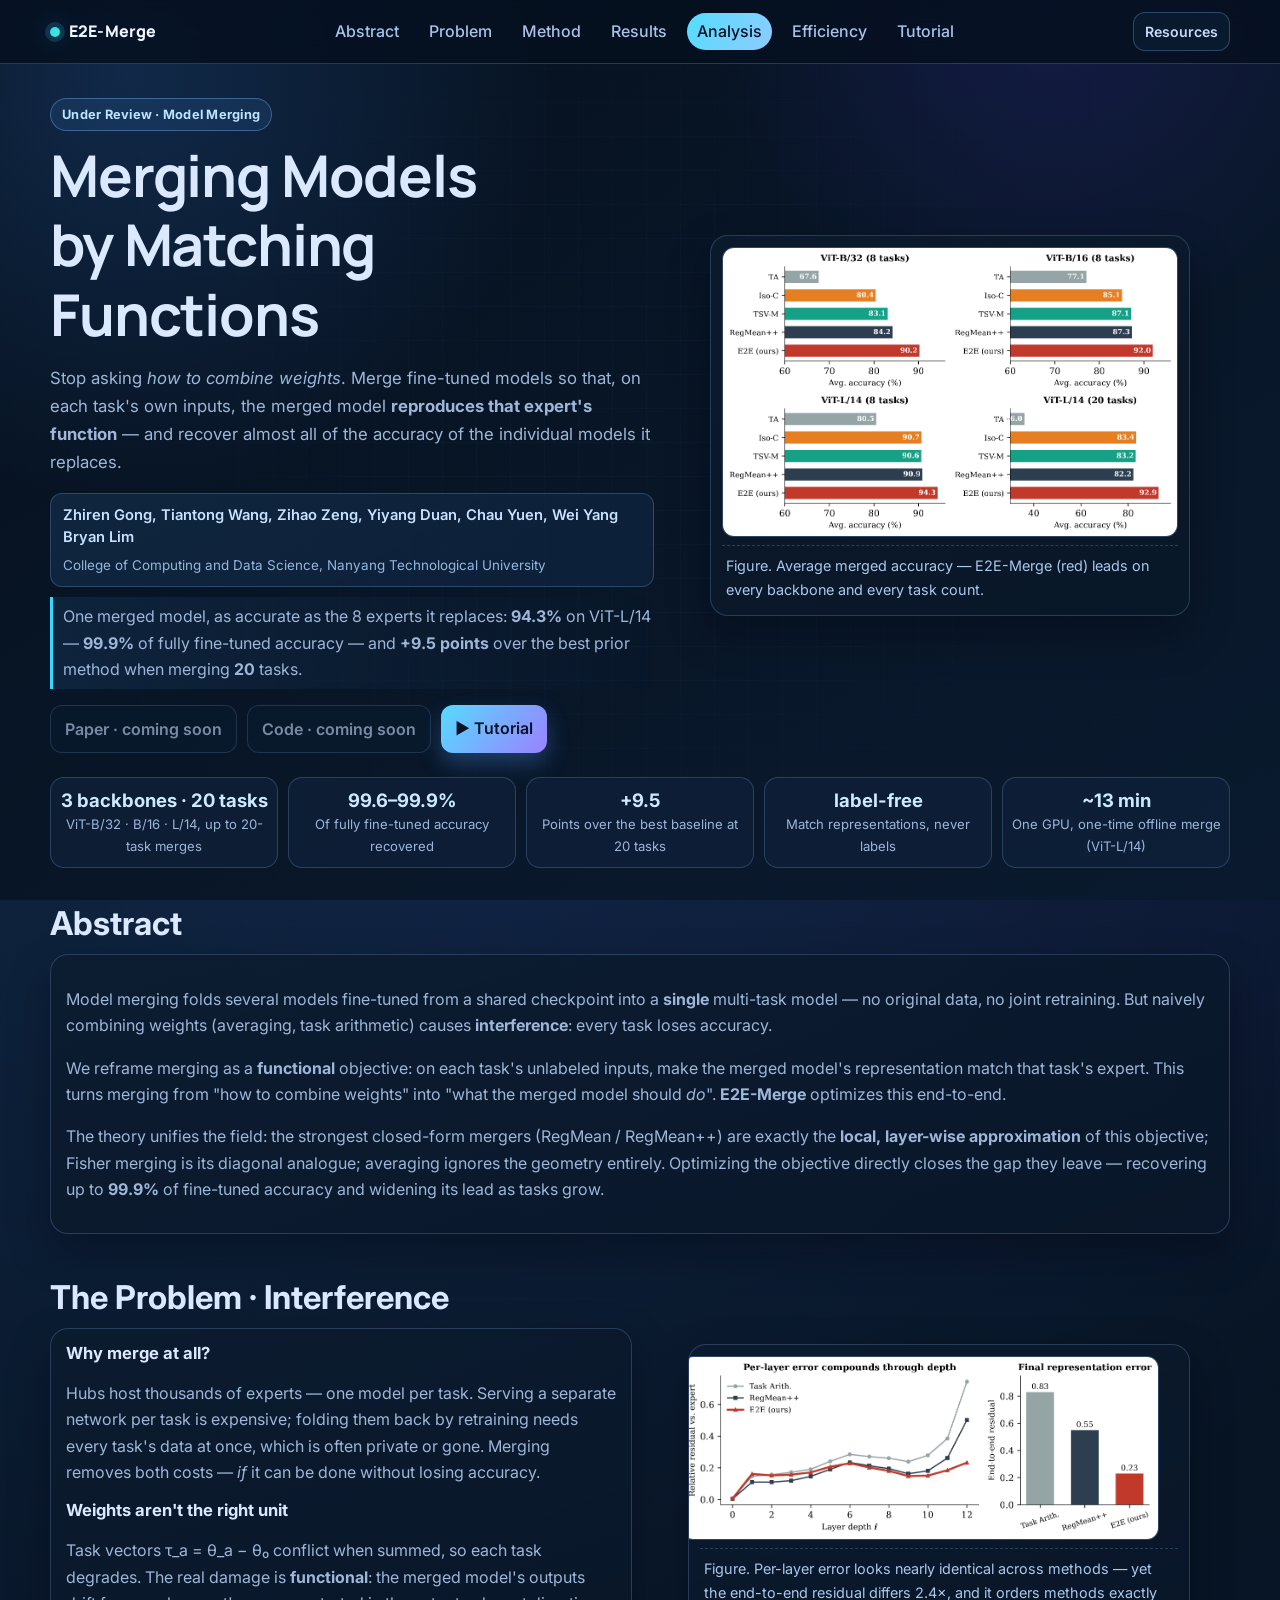
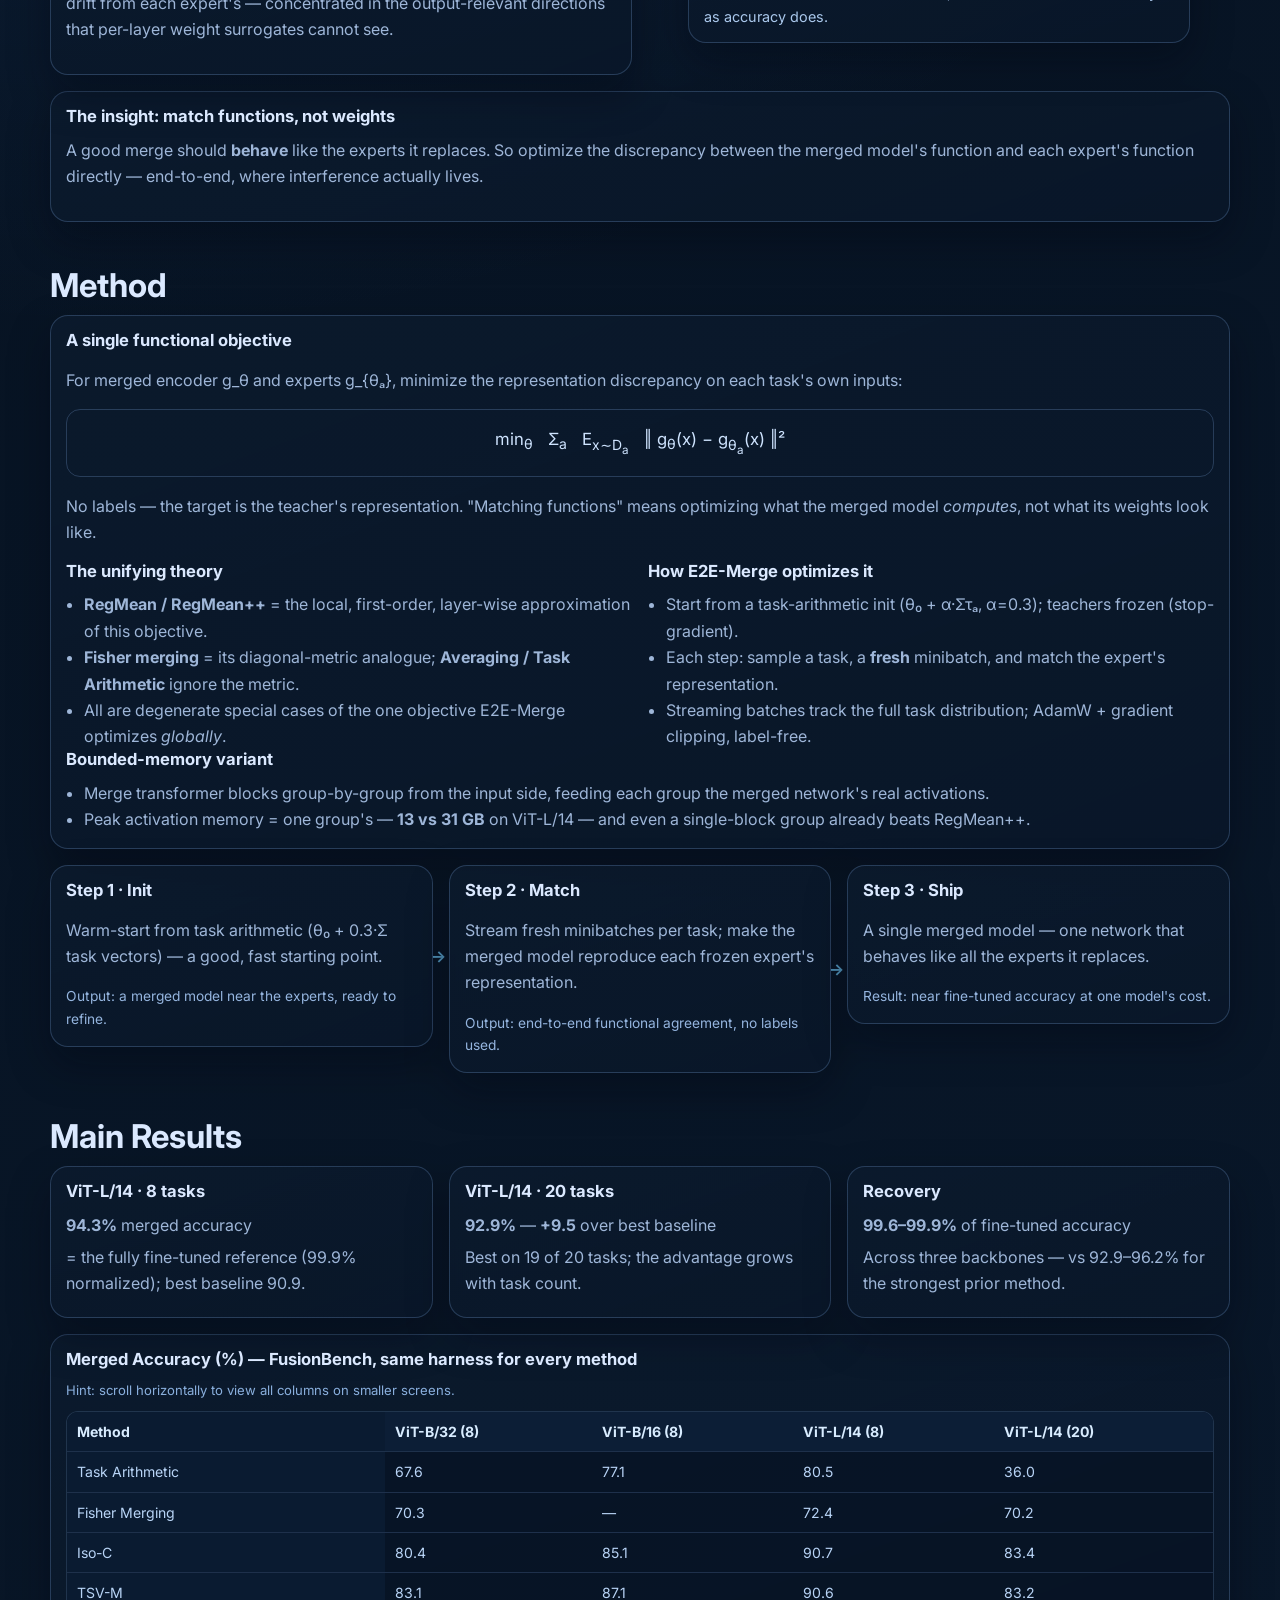
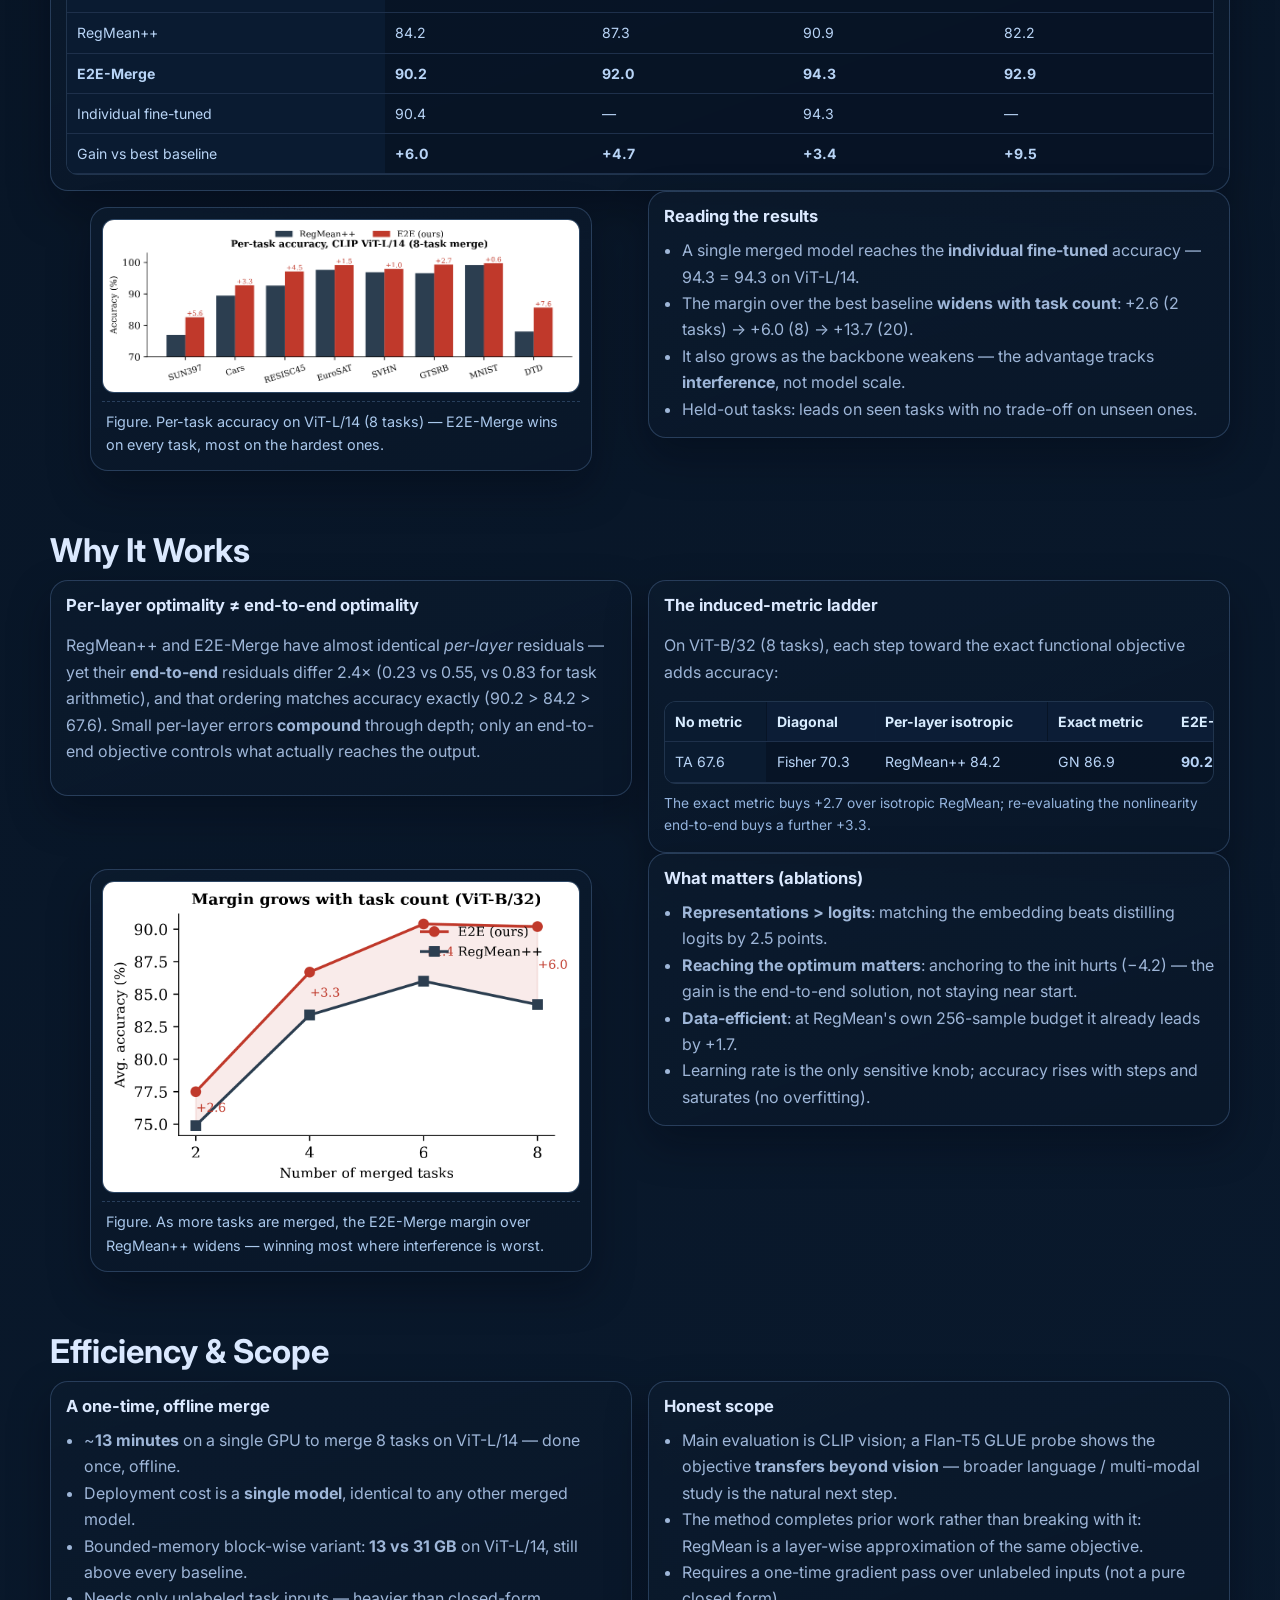
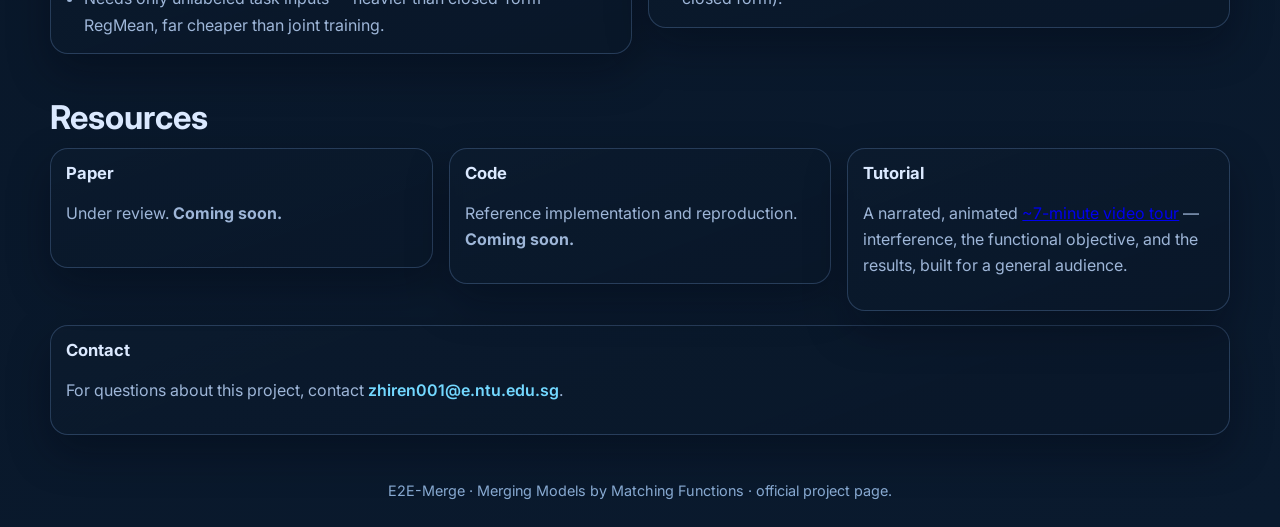
==== index.html @ 4d7aeb11 "E2E-Merge project page + narrated tutorial video Polished project website (shared dark theme): inter" ====
<!doctype html>
<html lang="en">
<head>
  <meta charset="utf-8">
  <meta name="viewport" content="width=device-width, initial-scale=1">
  <title>E2E-Merge | Project Website</title>
  <meta name="description" content="Merging Models by Matching Functions (E2E-Merge): merge fine-tuned models so the merged model reproduces each expert's function — recovering near fine-tuned accuracy.">
  <link rel="preconnect" href="https://fonts.googleapis.com">
  <link rel="preconnect" href="https://fonts.gstatic.com" crossorigin>
  <link href="https://fonts.googleapis.com/css2?family=Inter:wght@400;500;600;700;800&family=Manrope:wght@500;700;800&display=swap" rel="stylesheet">
  <link rel="stylesheet" href="./styles.css">
</head>
<body>
  <div class="bg-grid" aria-hidden="true"></div>
  <header class="topbar">
    <div class="container nav">
      <a class="brand" href="#top">
        <span class="brand-dot"></span>
        <span>E2E-Merge</span>
      </a>
      <nav>
        <a href="#abstract">Abstract</a>
        <a href="#problem">Problem</a>
        <a href="#method">Method</a>
        <a href="#results">Results</a>
        <a href="#analysis">Analysis</a>
        <a href="#efficiency">Efficiency</a>
        <a href="tutorial.html">Tutorial</a>
      </nav>
      <a class="btn btn-soft btn-sm" href="#resources">Resources</a>
    </div>
  </header>

  <main id="top">
    <section class="hero container">
      <div class="hero-copy">
        <p class="pill">Under Review · Model Merging</p>
        <h1>Merging Models<br>by Matching Functions</h1>
        <p class="subtitle">
          Stop asking <em>how to combine weights</em>. Merge fine-tuned models so that, on each task's own inputs,
          the merged model <strong>reproduces that expert's function</strong> — and recover almost all of the
          accuracy of the individual models it replaces.
        </p>
        <div class="author-hero">
          <p class="author-hero-names">
            Zhiren Gong, Tiantong Wang, Zihao Zeng, Yiyang Duan, Chau Yuen, Wei Yang Bryan Lim
          </p>
          <p class="author-hero-affils">
            <span>College of Computing and Data Science, Nanyang Technological University</span>
          </p>
        </div>
        <p class="hero-highlight">
          One merged model, as accurate as the 8 experts it replaces: <strong>94.3%</strong> on ViT-L/14 —
          <strong>99.9%</strong> of fully fine-tuned accuracy — and <strong>+9.5 points</strong> over the best prior
          method when merging <strong>20</strong> tasks.
        </p>
        <div class="cta">
          <span class="btn btn-soft" style="opacity:.6;cursor:default">Paper · coming soon</span>
          <span class="btn btn-soft" style="opacity:.6;cursor:default">Code · coming soon</span>
          <a class="btn" href="tutorial.html">▶ Tutorial</a>
        </div>
      </div>
      <figure class="card figure-card hero-figure">
        <img class="hero-radar-img" src="./assets/fig_main.png" alt="Average merged accuracy across backbones and task counts" data-full="./assets/fig_main.png" loading="eager">
        <figcaption>Figure. Average merged accuracy — E2E-Merge (red) leads on every backbone and every task count.</figcaption>
      </figure>
    </section>

    <section class="container metrics">
      <article><h3>3 backbones · 20 tasks</h3><p>ViT-B/32 · B/16 · L/14, up to 20-task merges</p></article>
      <article><h3>99.6–99.9%</h3><p>Of fully fine-tuned accuracy recovered</p></article>
      <article><h3>+9.5</h3><p>Points over the best baseline at 20 tasks</p></article>
      <article><h3>label-free</h3><p>Match representations, never labels</p></article>
      <article><h3>~13 min</h3><p>One GPU, one-time offline merge (ViT-L/14)</p></article>
    </section>

    <section id="abstract" class="container section">
      <h2>Abstract</h2>
      <article class="card">
        <p>
          Model merging folds several models fine-tuned from a shared checkpoint into a <strong>single</strong>
          multi-task model — no original data, no joint retraining. But naively combining weights (averaging,
          task arithmetic) causes <strong>interference</strong>: every task loses accuracy.
        </p>
        <p>
          We reframe merging as a <strong>functional</strong> objective: on each task's unlabeled inputs, make the
          merged model's representation match that task's expert. This turns merging from "how to combine weights"
          into "what the merged model should <em>do</em>". <strong>E2E-Merge</strong> optimizes this end-to-end.
        </p>
        <p>
          The theory unifies the field: the strongest closed-form mergers (RegMean / RegMean++) are exactly the
          <strong>local, layer-wise approximation</strong> of this objective; Fisher merging is its diagonal analogue;
          averaging ignores the geometry entirely. Optimizing the objective directly closes the gap they leave —
          recovering up to <strong>99.9%</strong> of fine-tuned accuracy and widening its lead as tasks grow.
        </p>
      </article>
    </section>

    <section id="problem" class="container section">
      <h2>The Problem · Interference</h2>
      <div class="grid2">
        <article class="card">
          <h3>Why merge at all?</h3>
          <p>
            Hubs host thousands of experts — one model per task. Serving a separate network per task is expensive;
            folding them back by retraining needs every task's data at once, which is often private or gone. Merging
            removes both costs — <em>if</em> it can be done without losing accuracy.
          </p>
          <h3>Weights aren't the right unit</h3>
          <p>
            Task vectors <span class="mono">τ_a = θ_a − θ₀</span> conflict when summed, so each task degrades. The real
            damage is <strong>functional</strong>: the merged model's outputs drift from each expert's — concentrated
            in the output-relevant directions that per-layer weight surrogates cannot see.
          </p>
        </article>
        <figure class="card figure-card">
          <img class="pipeline-hero-img" src="./assets/fig_compound.png" alt="Per-layer error compounds; end-to-end residual differs" data-full="./assets/fig_compound.png" loading="lazy">
          <figcaption>Figure. Per-layer error looks nearly identical across methods — yet the end-to-end residual differs 2.4×, and it orders methods exactly as accuracy does.</figcaption>
        </figure>
      </div>
      <article class="card dual-insight">
        <h3>The insight: match functions, not weights</h3>
        <p>
          A good merge should <strong>behave</strong> like the experts it replaces. So optimize the discrepancy between
          the merged model's function and each expert's function directly — end-to-end, where interference actually lives.
        </p>
      </article>
    </section>

    <section id="method" class="container section">
      <h2>Method</h2>
      <article class="card">
        <h3>A single functional objective</h3>
        <p>
          For merged encoder <span class="mono">g_θ</span> and experts <span class="mono">g_{θₐ}</span>, minimize the
          representation discrepancy on each task's own inputs:
        </p>
        <div class="glass mono" style="padding:16px 24px;font-size:1.05rem;color:#cfe4ff;margin:6px 0 8px;text-align:center;border-radius:14px;border:1px solid var(--line);">
          min<sub>θ</sub> &nbsp; Σ<sub>a</sub> &nbsp; E<sub>x∼D<sub>a</sub></sub> &nbsp; ‖ g<sub>θ</sub>(x) − g<sub>θ<sub>a</sub></sub>(x) ‖²
        </div>
        <p>
          No labels — the target is the teacher's representation. "Matching functions" means optimizing what the merged
          model <em>computes</em>, not what its weights look like.
        </p>
        <div class="grid2">
          <div>
            <h3>The unifying theory</h3>
            <ul>
              <li><strong>RegMean / RegMean++</strong> = the local, first-order, layer-wise approximation of this objective.</li>
              <li><strong>Fisher merging</strong> = its diagonal-metric analogue; <strong>Averaging / Task Arithmetic</strong> ignore the metric.</li>
              <li>All are degenerate special cases of the one objective E2E-Merge optimizes <em>globally</em>.</li>
            </ul>
          </div>
          <div>
            <h3>How E2E-Merge optimizes it</h3>
            <ul>
              <li>Start from a task-arithmetic init (<span class="mono">θ₀ + α·Στₐ</span>, α=0.3); teachers frozen (stop-gradient).</li>
              <li>Each step: sample a task, a <strong>fresh</strong> minibatch, and match the expert's representation.</li>
              <li>Streaming batches track the full task distribution; AdamW + gradient clipping, label-free.</li>
            </ul>
          </div>
        </div>
        <h3>Bounded-memory variant</h3>
        <ul>
          <li>Merge transformer blocks group-by-group from the input side, feeding each group the merged network's real activations.</li>
          <li>Peak activation memory = one group's — <strong>13 vs 31 GB</strong> on ViT-L/14 — and even a single-block group already beats RegMean++.</li>
        </ul>
      </article>

      <div class="grid3 method-flow">
        <article class="card">
          <h3>Step 1 · Init</h3>
          <p>Warm-start from task arithmetic (θ₀ + 0.3·Σ task vectors) — a good, fast starting point.</p>
          <p class="note">Output: a merged model near the experts, ready to refine.</p>
        </article>
        <article class="card">
          <h3>Step 2 · Match</h3>
          <p>Stream fresh minibatches per task; make the merged model reproduce each frozen expert's representation.</p>
          <p class="note">Output: end-to-end functional agreement, no labels used.</p>
        </article>
        <article class="card">
          <h3>Step 3 · Ship</h3>
          <p>A single merged model — one network that behaves like all the experts it replaces.</p>
          <p class="note">Result: near fine-tuned accuracy at one model's cost.</p>
        </article>
      </div>
    </section>

    <section id="results" class="container section">
      <h2>Main Results</h2>
      <div class="grid3">
        <article class="card stat-card">
          <h3>ViT-L/14 · 8 tasks</h3>
          <p><strong>94.3%</strong> merged accuracy</p>
          <p>= the fully fine-tuned reference (99.9% normalized); best baseline 90.9.</p>
        </article>
        <article class="card stat-card">
          <h3>ViT-L/14 · 20 tasks</h3>
          <p><strong>92.9%</strong> — <strong>+9.5</strong> over best baseline</p>
          <p>Best on 19 of 20 tasks; the advantage grows with task count.</p>
        </article>
        <article class="card stat-card">
          <h3>Recovery</h3>
          <p><strong>99.6–99.9%</strong> of fine-tuned accuracy</p>
          <p>Across three backbones — vs 92.9–96.2% for the strongest prior method.</p>
        </article>
      </div>

      <article class="card full-width-table-card">
        <h3>Merged Accuracy (%) — FusionBench, same harness for every method</h3>
        <p class="scroll-hint">Hint: scroll horizontally to view all columns on smaller screens.</p>
        <div class="table-scroll">
          <table class="wide-table compact">
            <thead>
              <tr><th>Method</th><th>ViT-B/32 (8)</th><th>ViT-B/16 (8)</th><th>ViT-L/14 (8)</th><th>ViT-L/14 (20)</th></tr>
            </thead>
            <tbody>
              <tr><td>Task Arithmetic</td><td>67.6</td><td>77.1</td><td>80.5</td><td>36.0</td></tr>
              <tr><td>Fisher Merging</td><td>70.3</td><td>—</td><td>72.4</td><td>70.2</td></tr>
              <tr><td>Iso-C</td><td>80.4</td><td>85.1</td><td>90.7</td><td>83.4</td></tr>
              <tr><td>TSV-M</td><td>83.1</td><td>87.1</td><td>90.6</td><td>83.2</td></tr>
              <tr><td>RegMean++</td><td>84.2</td><td>87.3</td><td>90.9</td><td>82.2</td></tr>
              <tr><td><strong>E2E-Merge</strong></td><td><strong>90.2</strong></td><td><strong>92.0</strong></td><td><strong>94.3</strong></td><td><strong>92.9</strong></td></tr>
              <tr><td>Individual fine-tuned</td><td>90.4</td><td>—</td><td>94.3</td><td>—</td></tr>
              <tr><td>Gain vs best baseline</td><td><strong>+6.0</strong></td><td><strong>+4.7</strong></td><td><strong>+3.4</strong></td><td><strong>+9.5</strong></td></tr>
            </tbody>
          </table>
        </div>
      </article>

      <div class="grid2">
        <figure class="card figure-card">
          <img src="./assets/fig_pertask.png" alt="Per-task accuracy: E2E-Merge vs RegMean++ on ViT-L/14" data-full="./assets/fig_pertask.png" loading="lazy">
          <figcaption>Figure. Per-task accuracy on ViT-L/14 (8 tasks) — E2E-Merge wins on every task, most on the hardest ones.</figcaption>
        </figure>
        <article class="card">
          <h3>Reading the results</h3>
          <ul>
            <li>A single merged model reaches the <strong>individual fine-tuned</strong> accuracy — 94.3 = 94.3 on ViT-L/14.</li>
            <li>The margin over the best baseline <strong>widens with task count</strong>: +2.6 (2 tasks) → +6.0 (8) → +13.7 (20).</li>
            <li>It also grows as the backbone weakens — the advantage tracks <strong>interference</strong>, not model scale.</li>
            <li>Held-out tasks: leads on seen tasks with no trade-off on unseen ones.</li>
          </ul>
        </article>
      </div>
    </section>

    <section id="analysis" class="container section">
      <h2>Why It Works</h2>
      <div class="grid2">
        <article class="card">
          <h3>Per-layer optimality ≠ end-to-end optimality</h3>
          <p>
            RegMean++ and E2E-Merge have almost identical <em>per-layer</em> residuals — yet their <strong>end-to-end</strong>
            residuals differ 2.4× (<span class="mono">0.23 vs 0.55</span>, vs 0.83 for task arithmetic), and that ordering
            matches accuracy exactly (90.2 &gt; 84.2 &gt; 67.6). Small per-layer errors <strong>compound</strong> through depth;
            only an end-to-end objective controls what actually reaches the output.
          </p>
        </article>
        <article class="card">
          <h3>The induced-metric ladder</h3>
          <p>On ViT-B/32 (8 tasks), each step toward the exact functional objective adds accuracy:</p>
          <div class="table-scroll">
            <table class="wide-table compact">
              <thead><tr><th>No metric</th><th>Diagonal</th><th>Per-layer isotropic</th><th>Exact metric</th><th>E2E-Merge</th></tr></thead>
              <tbody>
                <tr><td>TA 67.6</td><td>Fisher 70.3</td><td>RegMean++ 84.2</td><td>GN 86.9</td><td><strong>90.2</strong></td></tr>
              </tbody>
            </table>
          </div>
          <p class="note">The exact metric buys +2.7 over isotropic RegMean; re-evaluating the nonlinearity end-to-end buys a further +3.3.</p>
        </article>
      </div>
      <div class="grid2">
        <figure class="card figure-card">
          <img src="./assets/fig_scaling.png" alt="Accuracy vs number of merged tasks" data-full="./assets/fig_scaling.png" loading="lazy">
          <figcaption>Figure. As more tasks are merged, the E2E-Merge margin over RegMean++ widens — winning most where interference is worst.</figcaption>
        </figure>
        <article class="card">
          <h3>What matters (ablations)</h3>
          <ul>
            <li><strong>Representations &gt; logits</strong>: matching the embedding beats distilling logits by 2.5 points.</li>
            <li><strong>Reaching the optimum matters</strong>: anchoring to the init hurts (−4.2) — the gain is the end-to-end solution, not staying near start.</li>
            <li><strong>Data-efficient</strong>: at RegMean's own 256-sample budget it already leads by +1.7.</li>
            <li>Learning rate is the only sensitive knob; accuracy rises with steps and saturates (no overfitting).</li>
          </ul>
        </article>
      </div>
    </section>

    <section id="efficiency" class="container section">
      <h2>Efficiency & Scope</h2>
      <div class="grid2">
        <article class="card">
          <h3>A one-time, offline merge</h3>
          <ul>
            <li>~<strong>13 minutes</strong> on a single GPU to merge 8 tasks on ViT-L/14 — done once, offline.</li>
            <li>Deployment cost is a <strong>single model</strong>, identical to any other merged model.</li>
            <li>Bounded-memory block-wise variant: <strong>13 vs 31 GB</strong> on ViT-L/14, still above every baseline.</li>
            <li>Needs only unlabeled task inputs — heavier than closed-form RegMean, far cheaper than joint training.</li>
          </ul>
        </article>
        <article class="card">
          <h3>Honest scope</h3>
          <ul>
            <li>Main evaluation is CLIP vision; a Flan-T5 GLUE probe shows the objective <strong>transfers beyond vision</strong> — broader language / multi-modal study is the natural next step.</li>
            <li>The method completes prior work rather than breaking with it: RegMean is a layer-wise approximation of the same objective.</li>
            <li>Requires a one-time gradient pass over unlabeled inputs (not a pure closed form).</li>
          </ul>
        </article>
      </div>
    </section>

    <section id="resources" class="container section">
      <h2>Resources</h2>
      <div class="grid3">
        <article class="card resource-card">
          <h3>Paper</h3>
          <p>Under review. <strong>Coming soon.</strong></p>
        </article>
        <article class="card resource-card">
          <h3>Code</h3>
          <p>Reference implementation and reproduction. <strong>Coming soon.</strong></p>
        </article>
        <article class="card resource-card">
          <h3>Tutorial</h3>
          <p>
            A narrated, animated <a href="tutorial.html">~7-minute video tour</a> — interference, the functional
            objective, and the results, built for a general audience.
          </p>
        </article>
      </div>

      <article class="card contact-card">
        <h3>Contact</h3>
        <p>
          For questions about this project, contact
          <a class="contact-link" href="mailto:zhiren001@e.ntu.edu.sg">zhiren001@e.ntu.edu.sg</a>.
        </p>
      </article>
    </section>
  </main>

  <footer class="footer">
    <div class="container">
      <p>E2E-Merge · Merging Models by Matching Functions · official project page.</p>
    </div>
  </footer>

  <div id="lightbox" class="lightbox" aria-hidden="true">
    <button id="lightboxClose" class="lightbox-close" type="button" aria-label="Close image view">×</button>
    <img id="lightboxImg" src="" alt="Expanded figure preview">
  </div>

  <script src="./script.js"></script>
</body>
</html>
---- styles.css ----
:root {
  --bg: #06111f;
  --bg2: #0a1a2e;
  --panel: rgba(12, 27, 46, 0.78);
  --panel-2: rgba(9, 23, 41, 0.88);
  --ink: #dbe9ff;
  --ink-soft: #9eb6d8;
  --line: rgba(123, 167, 224, 0.26);
  --cyan: #37d7ff;
  --blue: #6ca3ff;
  --violet: #9b7cff;
  --mint: #37efc7;
  --shadow: 0 18px 40px rgba(0, 7, 16, 0.35);
  --radius: 18px;
}

*,
*::before,
*::after {
  box-sizing: border-box;
}

html,
body {
  margin: 0;
  padding: 0;
  font-family: Inter, system-ui, -apple-system, Segoe UI, sans-serif;
  color: var(--ink);
  background:
    radial-gradient(circle at 10% 8%, rgba(65, 146, 255, 0.18), transparent 30%),
    radial-gradient(circle at 82% 0%, rgba(91, 68, 255, 0.15), transparent 25%),
    linear-gradient(145deg, var(--bg), var(--bg2));
}

html {
  scroll-behavior: smooth;
}

body {
  line-height: 1.65;
  background-attachment: fixed;
}

.bg-grid {
  position: fixed;
  inset: 0;
  pointer-events: none;
  z-index: 0;
  opacity: 0.16;
  background-image:
    linear-gradient(rgba(140, 191, 255, 0.18) 1px, transparent 1px),
    linear-gradient(90deg, rgba(140, 191, 255, 0.16) 1px, transparent 1px);
  background-size: 34px 34px;
  mask-image: radial-gradient(circle at center, black 20%, transparent 85%);
}

.container {
  width: min(1180px, calc(100% - 44px));
  margin: 0 auto;
  position: relative;
  z-index: 1;
}

.topbar {
  position: sticky;
  top: 0;
  z-index: 30;
  border-bottom: 1px solid rgba(88, 142, 209, 0.35);
  background: rgba(5, 16, 31, 0.84);
  backdrop-filter: blur(12px);
}

.nav {
  display: flex;
  align-items: center;
  justify-content: space-between;
  gap: 14px;
  padding: 12px 0;
}

.brand {
  text-decoration: none;
  color: #eef5ff;
  font-family: Manrope, Inter, sans-serif;
  font-weight: 800;
  display: inline-flex;
  align-items: center;
  gap: 9px;
  letter-spacing: 0.01em;
}

.brand-dot {
  width: 10px;
  height: 10px;
  border-radius: 50%;
  background: linear-gradient(120deg, var(--cyan), var(--mint));
  box-shadow: 0 0 0 5px rgba(55, 215, 255, 0.16), 0 0 28px rgba(55, 215, 255, 0.45);
}

.nav nav {
  display: flex;
  gap: 10px;
  flex-wrap: wrap;
}

.nav nav a {
  color: #a9c2e8;
  text-decoration: none;
  font-weight: 500;
  border-radius: 999px;
  padding: 5px 10px;
  transition: color 0.2s ease, background 0.2s ease;
}

.nav nav a:hover {
  color: #e7f3ff;
  background: rgba(90, 147, 214, 0.2);
}

.nav nav a.active {
  color: #091222;
  background: linear-gradient(120deg, #53ddff, #8fcbff);
}

.btn {
  border: 0;
  border-radius: 12px;
  padding: 10px 14px;
  font-weight: 600;
  text-decoration: none;
  cursor: pointer;
  color: #0a1426;
  background: linear-gradient(125deg, #57dbff, #78adff 50%, #9a82ff);
  box-shadow: 0 10px 22px rgba(79, 155, 255, 0.3);
}

.btn-soft {
  background: rgba(10, 28, 49, 0.9);
  color: #c5daf8;
  border: 1px solid rgba(127, 171, 225, 0.32);
  box-shadow: none;
}

.btn-sm {
  padding: 7px 11px;
  font-size: 0.88rem;
}

h1,
h2,
h3 {
  margin: 0 0 10px;
  line-height: 1.2;
}

h1 {
  font-family: Manrope, Inter, sans-serif;
  font-size: clamp(2.1rem, 5vw, 3.6rem);
  letter-spacing: -0.02em;
}

h2 {
  font-size: clamp(1.45rem, 2.6vw, 2.05rem);
}

h3 {
  font-size: 1.04rem;
}

p,
li {
  color: var(--ink-soft);
}

.hero {
  display: grid;
  grid-template-columns: 1.08fr 1fr;
  gap: 16px;
  align-items: center;
  padding: 34px 0 16px;
}

.pill {
  display: inline-flex;
  margin: 0 0 10px;
  border-radius: 999px;
  border: 1px solid rgba(115, 173, 236, 0.42);
  background: rgba(56, 125, 198, 0.16);
  color: #bfe3ff;
  font-size: 0.8rem;
  font-weight: 700;
  letter-spacing: 0.02em;
  padding: 5px 11px;
}

.subtitle {
  font-size: 1.05rem;
  max-width: 740px;
}

.author-hero {
  margin-top: 12px;
  border: 1px solid rgba(126, 170, 230, 0.28);
  border-radius: 12px;
  background: linear-gradient(150deg, rgba(20, 44, 73, 0.72), rgba(14, 34, 60, 0.8));
  padding: 10px 12px;
}

.author-hero-names {
  margin: 0;
  color: #c8e2ff;
  font-size: 0.92rem;
  font-weight: 600;
  line-height: 1.5;
}

.author-hero-affils {
  margin: 6px 0 0;
  color: #95b6df;
  font-size: 0.84rem;
}

.author-hero-affils span {
  display: block;
}

.hero-highlight {
  margin-top: 10px;
  border-left: 3px solid var(--cyan);
  padding: 6px 0 6px 10px;
  background: linear-gradient(90deg, rgba(28, 64, 106, 0.35), transparent);
  border-radius: 0 8px 8px 0;
}

.cta {
  margin-top: 14px;
  display: flex;
  flex-wrap: wrap;
  gap: 10px;
}

.card {
  background: linear-gradient(160deg, var(--panel), var(--panel-2));
  border: 1px solid var(--line);
  border-radius: var(--radius);
  box-shadow: var(--shadow);
  padding: 15px;
  transition: transform 0.24s ease, border-color 0.24s ease, box-shadow 0.24s ease;
}

.card:hover {
  transform: translateY(-2px);
  border-color: rgba(117, 194, 255, 0.44);
  box-shadow: 0 20px 44px rgba(0, 6, 16, 0.4);
}

.hero-figure {
  padding: 10px;
}

.metrics {
  display: grid;
  grid-template-columns: repeat(5, minmax(0, 1fr));
  gap: 10px;
  margin-top: 8px;
}

.metrics article {
  border-radius: 14px;
  border: 1px solid rgba(128, 176, 236, 0.25);
  background: rgba(14, 32, 57, 0.8);
  padding: 10px 8px;
  text-align: center;
}

.metrics h3 {
  margin-bottom: 2px;
  color: #cce9ff;
  font-size: clamp(0.98rem, 1.45vw, 1.26rem);
  line-height: 1.3;
}

.metrics p {
  margin: 0;
  font-size: 0.82rem;
}

.section {
  padding: 36px 0 8px;
  scroll-margin-top: 92px;
}

.grid2,
.grid3 {
  display: grid;
  gap: 16px;
  align-items: start;
}

.grid2 {
  grid-template-columns: repeat(2, minmax(0, 1fr));
}

.grid3 {
  grid-template-columns: repeat(3, minmax(0, 1fr));
}

.figure-card {
  padding: 11px;
  overflow: hidden;
}

.figure-card img {
  width: 100%;
  max-width: 100%;
  height: auto;
  max-height: 620px;
  object-fit: contain;
  display: block;
  border-radius: 12px;
  border: 1px solid rgba(118, 171, 231, 0.35);
  background: rgba(4, 14, 27, 0.75);
  cursor: zoom-in;
}

.hero-figure img {
  max-height: 760px;
}

.hero-radar-img {
  max-width: 92%;
  margin: 0 auto;
}

.pipeline-hero-img {
  max-width: 108%;
  margin-left: -4%;
}

.dual-insight {
  margin-top: 16px;
}

.dual-insight p {
  margin-top: 0;
}

.figure-card figcaption {
  margin-top: 8px;
  border-top: 1px dashed rgba(120, 165, 218, 0.28);
  padding: 8px 4px 2px;
  color: #aac8ec;
  font-size: 0.9rem;
}

.method-flow {
  margin-top: 16px;
}

.method-flow .card {
  position: relative;
}

.method-flow .card:not(:last-child)::after {
  content: "→";
  position: absolute;
  right: -14px;
  top: 50%;
  transform: translateY(-50%);
  color: #74cfff;
  font-weight: 700;
  opacity: 0.65;
}

.method-interactive p {
  margin-top: 0;
}

.method-controls {
  display: flex;
  flex-wrap: wrap;
  gap: 8px;
  margin: 8px 0 10px;
}

.method-panel {
  display: none;
  margin-top: 8px;
}

.method-panel.show {
  display: block;
  animation: fadeInUp 0.22s ease;
}

ul {
  margin: 8px 0 0;
  padding-left: 18px;
}

.stat-card p {
  margin: 5px 0;
}

.note {
  margin: 8px 0 0;
  font-size: 0.86rem;
  color: #95b5df;
}

.full-width-table-card {
  margin-top: 16px;
}

.table-scroll {
  margin-top: 10px;
  overflow-x: auto;
  border: 1px solid rgba(123, 167, 224, 0.22);
  border-radius: 12px;
  background: rgba(7, 20, 36, 0.72);
}

.scroll-hint {
  margin: 0 0 8px;
  font-size: 0.82rem;
  color: #8ab0de;
}

.wide-table {
  width: 100%;
  min-width: 760px;
  border-collapse: collapse;
}

.wide-table th,
.wide-table td {
  border-bottom: 1px solid rgba(123, 167, 224, 0.2);
  padding: 8px 10px;
  text-align: left;
  font-size: 0.88rem;
  color: #b8d4f6;
}

.wide-table thead th {
  position: sticky;
  top: 0;
  background: rgba(13, 31, 56, 0.96);
  color: #d8ecff;
}

.wide-table th:first-child,
.wide-table td:first-child {
  position: sticky;
  left: 0;
  z-index: 2;
  background: rgba(11, 28, 49, 0.98);
  box-shadow: 1px 0 0 rgba(123, 167, 224, 0.28);
}

.wide-table thead th:first-child {
  z-index: 4;
}

.wide-table.compact {
  min-width: 620px;
}

.wide-table tbody tr:hover td {
  background: rgba(56, 120, 194, 0.12);
}

.authors {
  margin-top: 0;
  font-weight: 500;
}

.chips {
  display: flex;
  flex-wrap: wrap;
  gap: 8px;
}

.chips span {
  border-radius: 999px;
  border: 1px solid rgba(126, 170, 230, 0.35);
  background: rgba(19, 40, 69, 0.84);
  color: #b8d4f6;
  padding: 4px 10px;
  font-size: 0.82rem;
}

.resource-card {
  min-height: 120px;
}

.bib-head {
  display: flex;
  align-items: center;
  justify-content: space-between;
  gap: 10px;
}

pre {
  margin: 0;
  border-radius: 12px;
  border: 1px solid rgba(128, 176, 236, 0.3);
  background: rgba(7, 20, 36, 0.86);
  color: #bcdbff;
  padding: 12px;
  white-space: pre-wrap;
  word-break: break-word;
  font-size: 0.84rem;
}

.contact-card {
  margin-top: 14px;
}

.contact-link {
  color: #73d8ff;
  font-weight: 600;
  text-decoration: none;
}

.contact-link:hover {
  text-decoration: underline;
}

.footer {
  margin-top: 24px;
  padding: 12px 0 24px;
}

.footer p {
  margin: 0;
  text-align: center;
  color: #87a9d1;
  font-size: 0.9rem;
}

.method-link {
  transition: transform 0.22s ease, border-color 0.22s ease, box-shadow 0.22s ease;
}

.method-link.is-linked {
  border-color: rgba(87, 219, 255, 0.62);
  box-shadow: 0 24px 42px rgba(0, 23, 45, 0.5);
}

.method-link.is-linked figcaption {
  color: #d3ecff;
}

@keyframes fadeInUp {
  from {
    opacity: 0;
    transform: translateY(6px);
  }
  to {
    opacity: 1;
    transform: translateY(0);
  }
}

.lightbox {
  position: fixed;
  inset: 0;
  z-index: 80;
  display: none;
  align-items: center;
  justify-content: center;
  padding: 24px;
  background: rgba(2, 8, 17, 0.88);
}

.lightbox.show {
  display: flex;
}

.lightbox img {
  max-width: min(1220px, 95vw);
  max-height: 90vh;
  border-radius: 12px;
  box-shadow: 0 16px 40px rgba(0, 0, 0, 0.44);
}

.lightbox-close {
  position: absolute;
  top: 12px;
  right: 20px;
  border: 0;
  border-radius: 999px;
  width: 36px;
  height: 36px;
  font-size: 1.5rem;
  cursor: pointer;
  color: #0f1d33;
  background: #cfe5ff;
}

@media (max-width: 1080px) {
  .metrics {
    grid-template-columns: repeat(3, minmax(0, 1fr));
  }

  .grid3 {
    grid-template-columns: repeat(2, minmax(0, 1fr));
  }

  .method-flow .card::after {
    display: none;
  }
}

@media (max-width: 820px) {
  .hero,
  .grid2,
  .grid3 {
    grid-template-columns: 1fr;
  }

  .pipeline-hero-img {
    max-width: 100%;
    margin-left: 0;
  }

  .hero-radar-img {
    max-width: 100%;
  }

  .metrics {
    grid-template-columns: repeat(2, minmax(0, 1fr));
  }
}

@media (max-width: 560px) {
  .container {
    width: calc(100% - 26px);
  }

  .metrics {
    grid-template-columns: 1fr;
  }

  .nav {
    flex-wrap: wrap;
    row-gap: 8px;
  }

  .nav nav {
    width: 100%;
    flex-wrap: nowrap;
    overflow-x: auto;
    scrollbar-width: thin;
  }
}
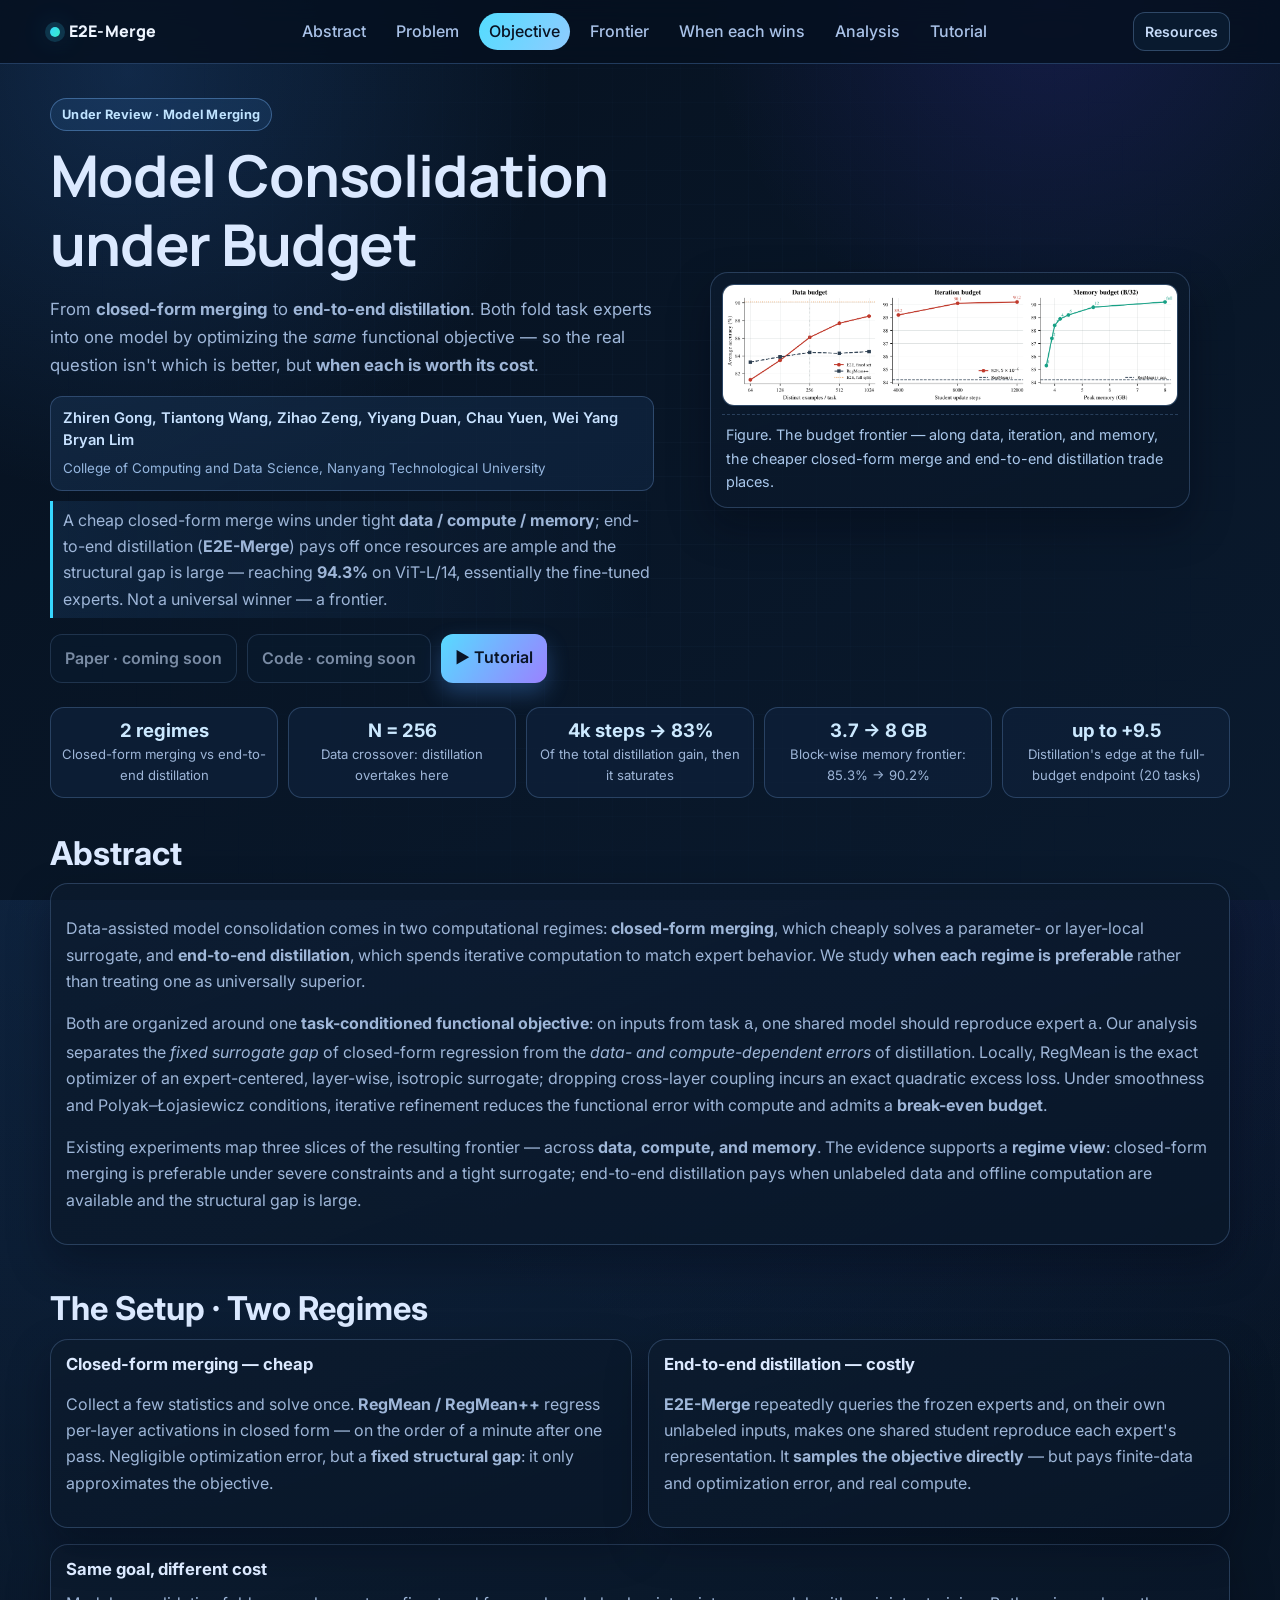
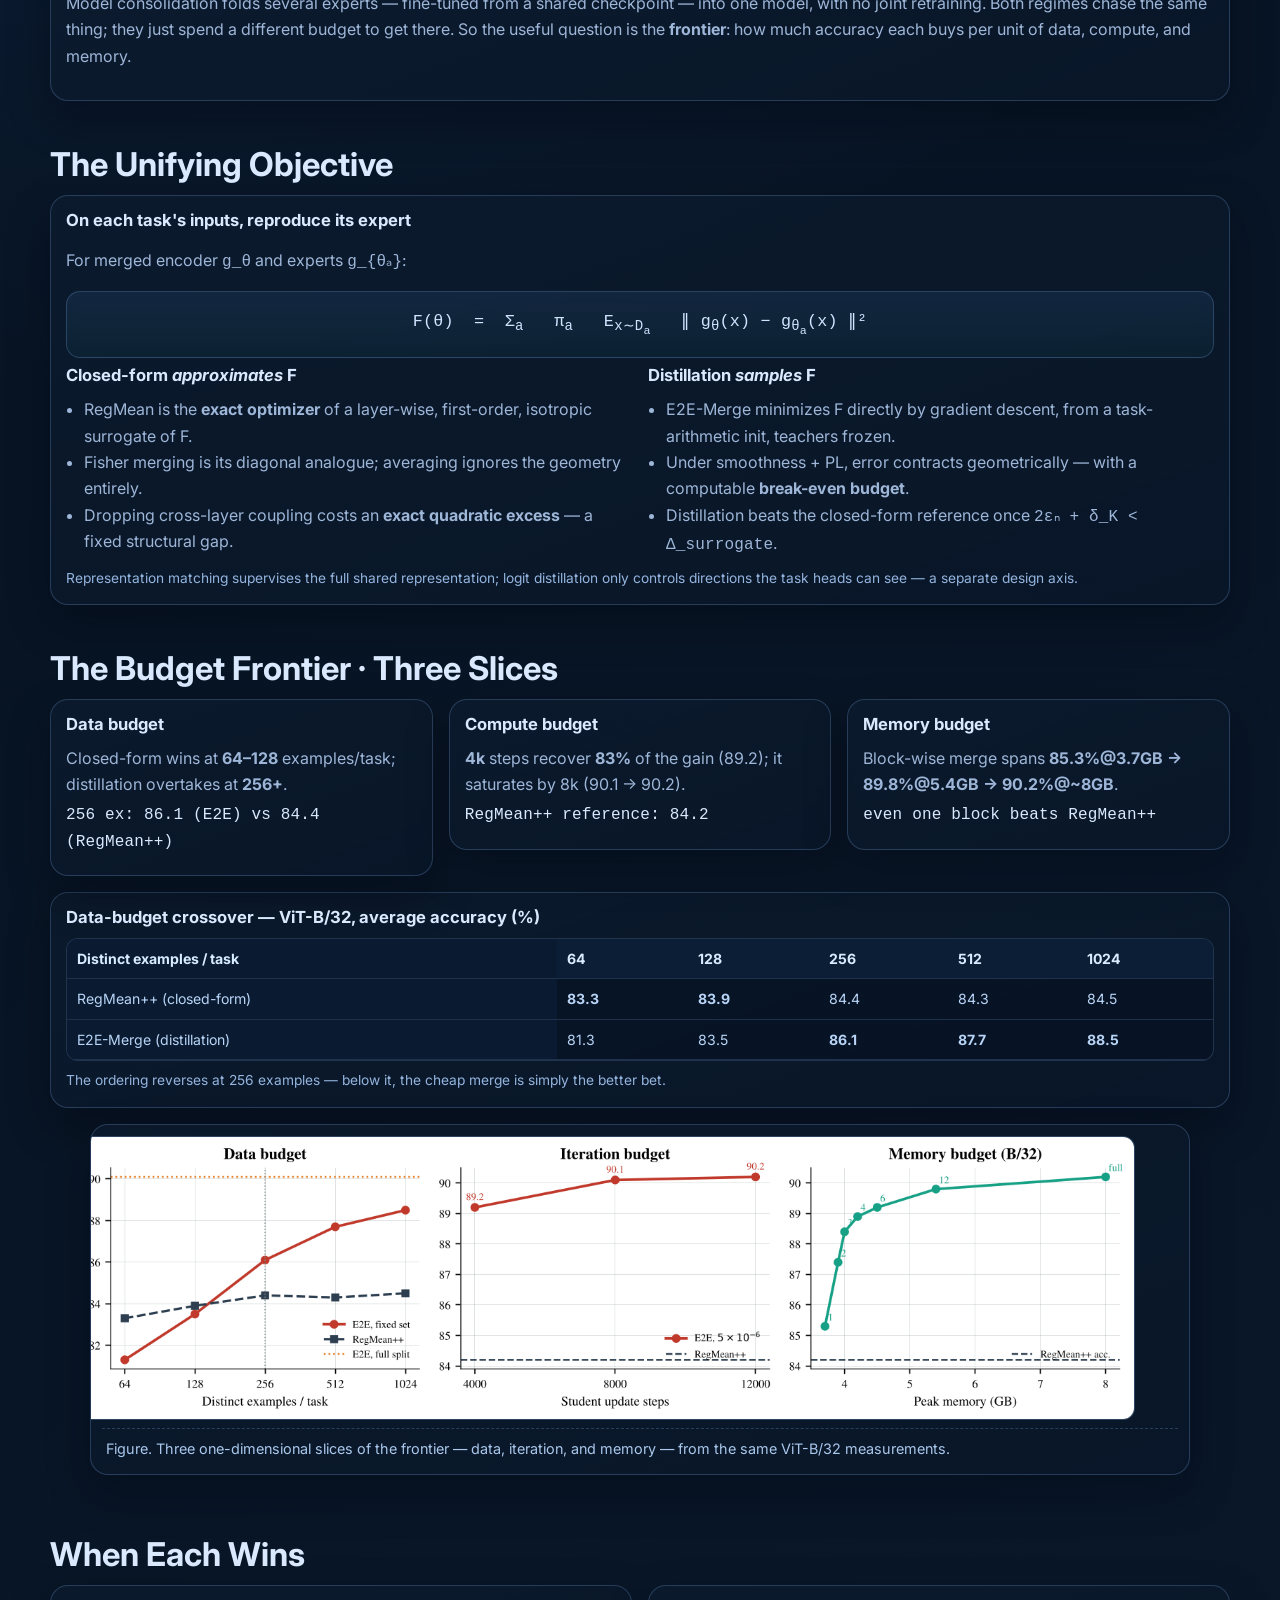
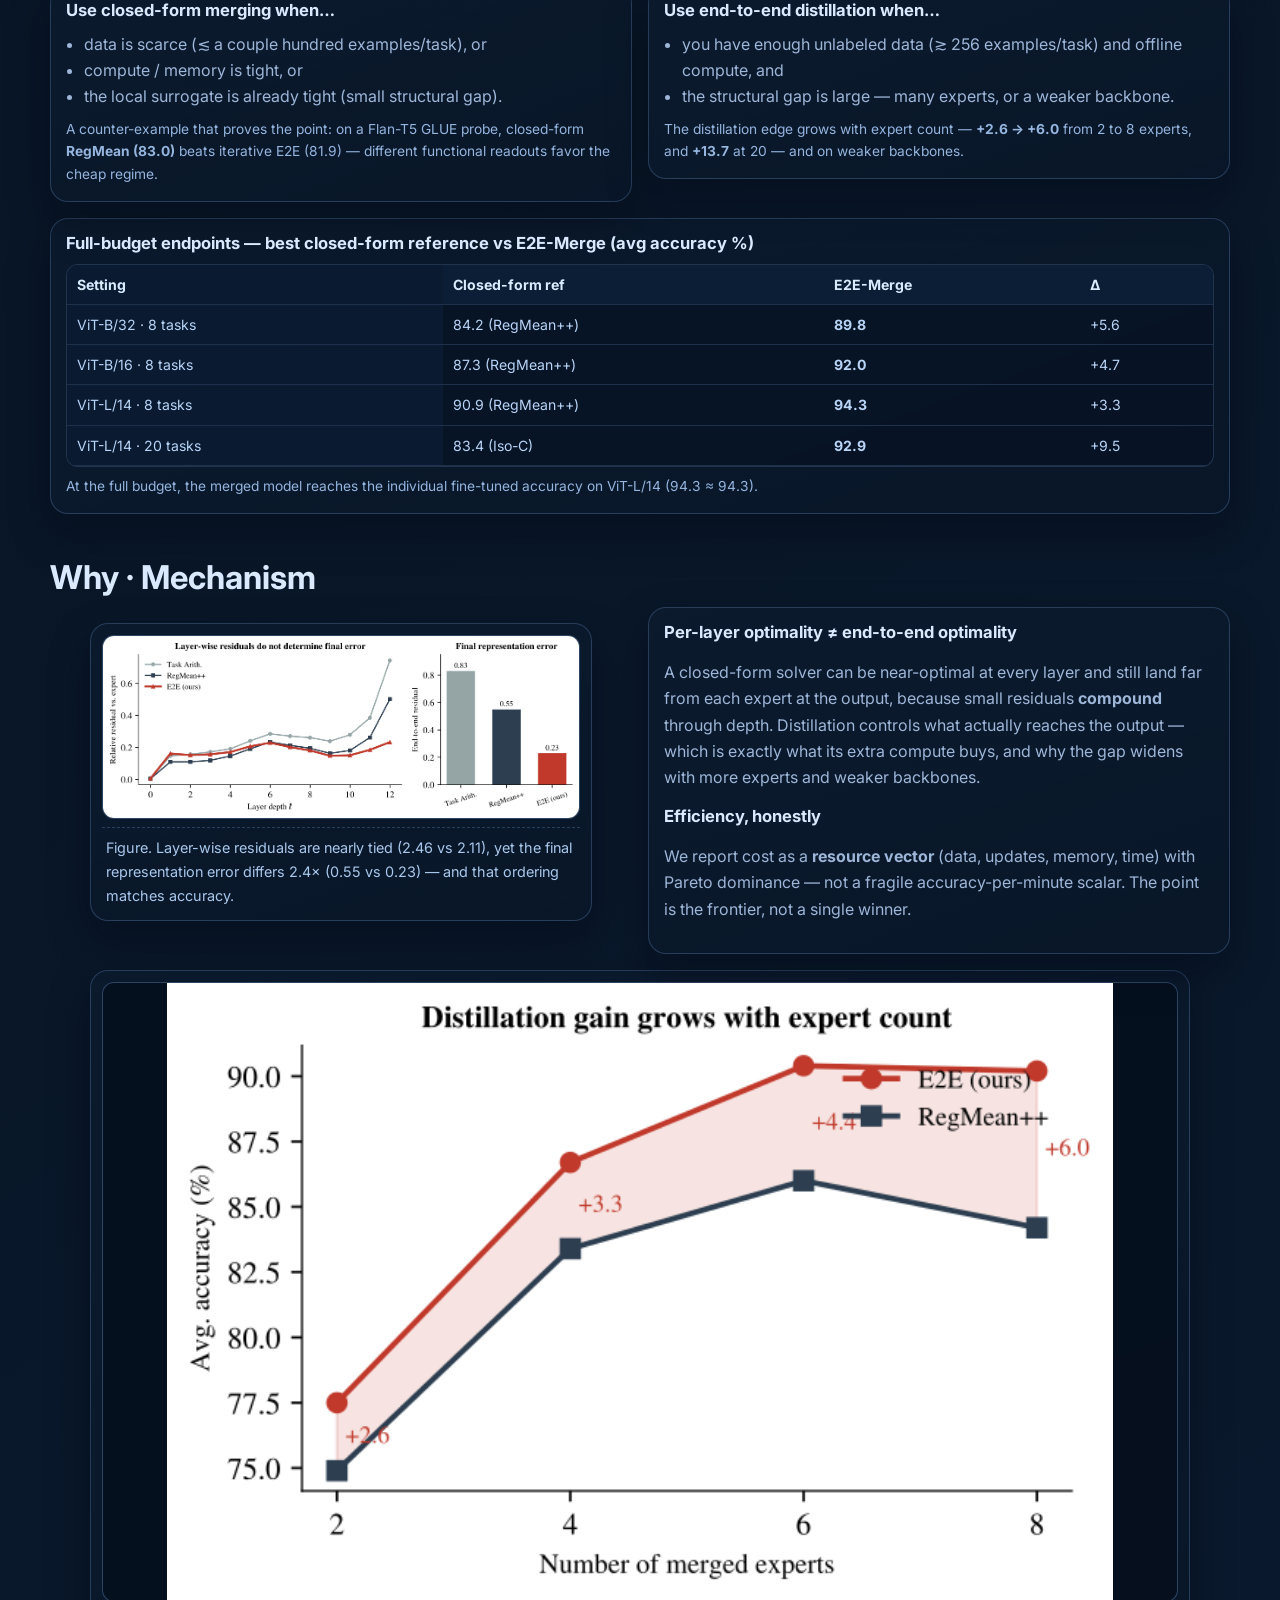
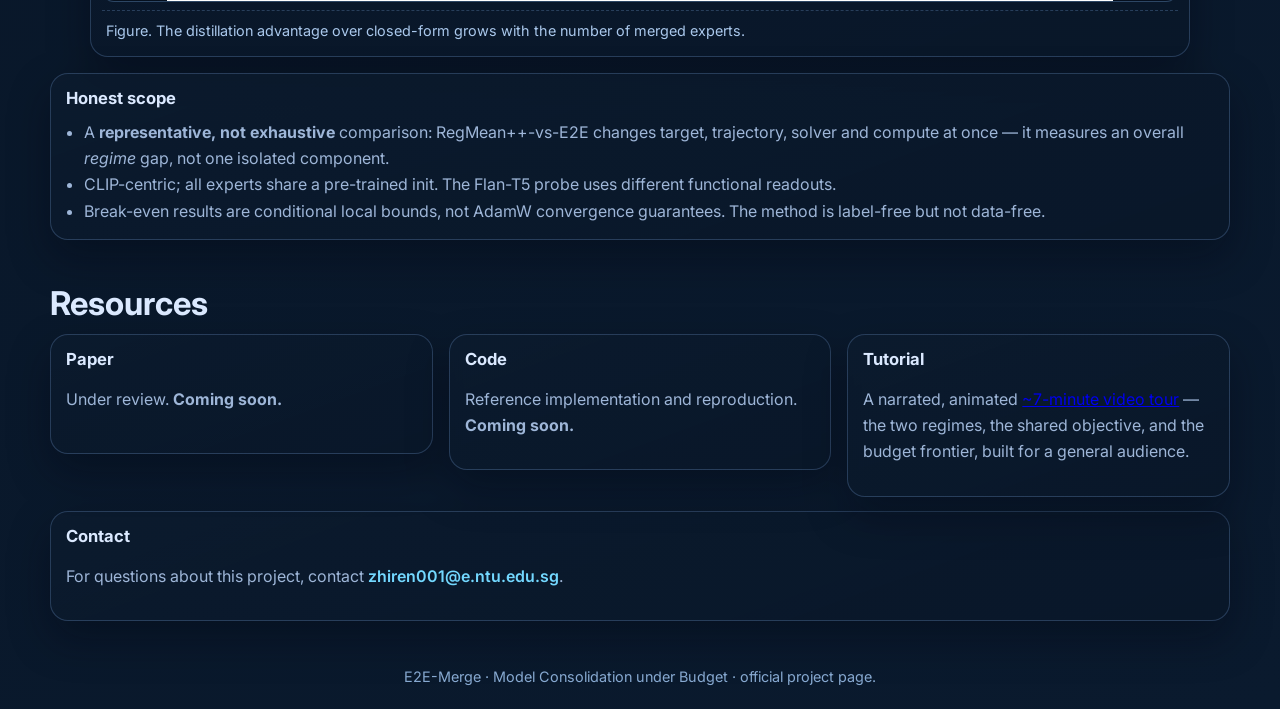
==== commit d8fdb60c: "Reframe site to budget-regime paper: closed-form vs end-to-end distillation frontier" ====
--- a/index.html
+++ b/index.html
@@ -3,8 +3,8 @@
 <head>
   <meta charset="utf-8">
   <meta name="viewport" content="width=device-width, initial-scale=1">
-  <title>E2E-Merge | Project Website</title>
-  <meta name="description" content="Merging Models by Matching Functions (E2E-Merge): merge fine-tuned models so the merged model reproduces each expert's function — recovering near fine-tuned accuracy.">
+  <title>E2E-Merge · Model Consolidation under Budget</title>
+  <meta name="description" content="Model Consolidation under Budget: From Closed-Form Merging to End-to-End Distillation. When is a cheap closed-form merge enough, and when does end-to-end distillation pay off?">
   <link rel="preconnect" href="https://fonts.googleapis.com">
   <link rel="preconnect" href="https://fonts.gstatic.com" crossorigin>
   <link href="https://fonts.googleapis.com/css2?family=Inter:wght@400;500;600;700;800&family=Manrope:wght@500;700;800&display=swap" rel="stylesheet">
@@ -21,10 +21,10 @@
       <nav>
         <a href="#abstract">Abstract</a>
         <a href="#problem">Problem</a>
-        <a href="#method">Method</a>
-        <a href="#results">Results</a>
+        <a href="#objective">Objective</a>
+        <a href="#frontier">Frontier</a>
+        <a href="#regime">When each wins</a>
         <a href="#analysis">Analysis</a>
-        <a href="#efficiency">Efficiency</a>
         <a href="tutorial.html">Tutorial</a>
       </nav>
       <a class="btn btn-soft btn-sm" href="#resources">Resources</a>
@@ -35,11 +35,11 @@
     <section class="hero container">
       <div class="hero-copy">
         <p class="pill">Under Review · Model Merging</p>
-        <h1>Merging Models<br>by Matching Functions</h1>
+        <h1>Model Consolidation<br>under Budget</h1>
         <p class="subtitle">
-          Stop asking <em>how to combine weights</em>. Merge fine-tuned models so that, on each task's own inputs,
-          the merged model <strong>reproduces that expert's function</strong> — and recover almost all of the
-          accuracy of the individual models it replaces.
+          From <strong>closed-form merging</strong> to <strong>end-to-end distillation</strong>. Both fold task experts
+          into one model by optimizing the <em>same</em> functional objective — so the real question isn't which is
+          better, but <strong>when each is worth its cost</strong>.
         </p>
         <div class="author-hero">
           <p class="author-hero-names">
@@ -50,9 +50,9 @@
           </p>
         </div>
         <p class="hero-highlight">
-          One merged model, as accurate as the 8 experts it replaces: <strong>94.3%</strong> on ViT-L/14 —
-          <strong>99.9%</strong> of fully fine-tuned accuracy — and <strong>+9.5 points</strong> over the best prior
-          method when merging <strong>20</strong> tasks.
+          A cheap closed-form merge wins under tight <strong>data / compute / memory</strong>; end-to-end distillation
+          (<strong>E2E-Merge</strong>) pays off once resources are ample and the structural gap is large — reaching
+          <strong>94.3%</strong> on ViT-L/14, essentially the fine-tuned experts. Not a universal winner — a frontier.
         </p>
         <div class="cta">
           <span class="btn btn-soft" style="opacity:.6;cursor:default">Paper · coming soon</span>
@@ -61,254 +61,224 @@
         </div>
       </div>
       <figure class="card figure-card hero-figure">
-        <img class="hero-radar-img" src="./assets/fig_main.png" alt="Average merged accuracy across backbones and task counts" data-full="./assets/fig_main.png" loading="eager">
-        <figcaption>Figure. Average merged accuracy — E2E-Merge (red) leads on every backbone and every task count.</figcaption>
+        <img class="hero-radar-img" src="./assets/fig_budget_frontiers.png" alt="Budget frontier: data, iteration, and memory" data-full="./assets/fig_budget_frontiers.png" loading="eager">
+        <figcaption>Figure. The budget frontier — along data, iteration, and memory, the cheaper closed-form merge and end-to-end distillation trade places.</figcaption>
       </figure>
     </section>
 
     <section class="container metrics">
-      <article><h3>3 backbones · 20 tasks</h3><p>ViT-B/32 · B/16 · L/14, up to 20-task merges</p></article>
-      <article><h3>99.6–99.9%</h3><p>Of fully fine-tuned accuracy recovered</p></article>
-      <article><h3>+9.5</h3><p>Points over the best baseline at 20 tasks</p></article>
-      <article><h3>label-free</h3><p>Match representations, never labels</p></article>
-      <article><h3>~13 min</h3><p>One GPU, one-time offline merge (ViT-L/14)</p></article>
+      <article><h3>2 regimes</h3><p>Closed-form merging vs end-to-end distillation</p></article>
+      <article><h3>N = 256</h3><p>Data crossover: distillation overtakes here</p></article>
+      <article><h3>4k steps → 83%</h3><p>Of the total distillation gain, then it saturates</p></article>
+      <article><h3>3.7 → 8 GB</h3><p>Block-wise memory frontier: 85.3% → 90.2%</p></article>
+      <article><h3>up to +9.5</h3><p>Distillation's edge at the full-budget endpoint (20 tasks)</p></article>
     </section>
 
     <section id="abstract" class="container section">
       <h2>Abstract</h2>
       <article class="card">
         <p>
-          Model merging folds several models fine-tuned from a shared checkpoint into a <strong>single</strong>
-          multi-task model — no original data, no joint retraining. But naively combining weights (averaging,
-          task arithmetic) causes <strong>interference</strong>: every task loses accuracy.
-        </p>
-        <p>
-          We reframe merging as a <strong>functional</strong> objective: on each task's unlabeled inputs, make the
-          merged model's representation match that task's expert. This turns merging from "how to combine weights"
-          into "what the merged model should <em>do</em>". <strong>E2E-Merge</strong> optimizes this end-to-end.
-        </p>
-        <p>
-          The theory unifies the field: the strongest closed-form mergers (RegMean / RegMean++) are exactly the
-          <strong>local, layer-wise approximation</strong> of this objective; Fisher merging is its diagonal analogue;
-          averaging ignores the geometry entirely. Optimizing the objective directly closes the gap they leave —
-          recovering up to <strong>99.9%</strong> of fine-tuned accuracy and widening its lead as tasks grow.
+          Data-assisted model consolidation comes in two computational regimes: <strong>closed-form merging</strong>,
+          which cheaply solves a parameter- or layer-local surrogate, and <strong>end-to-end distillation</strong>, which
+          spends iterative computation to match expert behavior. We study <strong>when each regime is preferable</strong>
+          rather than treating one as universally superior.
+        </p>
+        <p>
+          Both are organized around one <strong>task-conditioned functional objective</strong>: on inputs from task <span class="mono">a</span>,
+          one shared model should reproduce expert <span class="mono">a</span>. Our analysis separates the <em>fixed
+          surrogate gap</em> of closed-form regression from the <em>data- and compute-dependent errors</em> of distillation.
+          Locally, RegMean is the exact optimizer of an expert-centered, layer-wise, isotropic surrogate; dropping
+          cross-layer coupling incurs an exact quadratic excess loss. Under smoothness and Polyak–Łojasiewicz conditions,
+          iterative refinement reduces the functional error with compute and admits a <strong>break-even budget</strong>.
+        </p>
+        <p>
+          Existing experiments map three slices of the resulting frontier — across <strong>data, compute, and memory</strong>.
+          The evidence supports a <strong>regime view</strong>: closed-form merging is preferable under severe constraints
+          and a tight surrogate; end-to-end distillation pays when unlabeled data and offline computation are available and
+          the structural gap is large.
         </p>
       </article>
     </section>
 
     <section id="problem" class="container section">
-      <h2>The Problem · Interference</h2>
+      <h2>The Setup · Two Regimes</h2>
       <div class="grid2">
         <article class="card">
-          <h3>Why merge at all?</h3>
-          <p>
-            Hubs host thousands of experts — one model per task. Serving a separate network per task is expensive;
-            folding them back by retraining needs every task's data at once, which is often private or gone. Merging
-            removes both costs — <em>if</em> it can be done without losing accuracy.
-          </p>
-          <h3>Weights aren't the right unit</h3>
-          <p>
-            Task vectors <span class="mono">τ_a = θ_a − θ₀</span> conflict when summed, so each task degrades. The real
-            damage is <strong>functional</strong>: the merged model's outputs drift from each expert's — concentrated
-            in the output-relevant directions that per-layer weight surrogates cannot see.
-          </p>
-        </article>
-        <figure class="card figure-card">
-          <img class="pipeline-hero-img" src="./assets/fig_compound.png" alt="Per-layer error compounds; end-to-end residual differs" data-full="./assets/fig_compound.png" loading="lazy">
-          <figcaption>Figure. Per-layer error looks nearly identical across methods — yet the end-to-end residual differs 2.4×, and it orders methods exactly as accuracy does.</figcaption>
-        </figure>
+          <h3>Closed-form merging — cheap</h3>
+          <p>
+            Collect a few statistics and solve once. <strong>RegMean / RegMean++</strong> regress per-layer activations in
+            closed form — on the order of a minute after one pass. Negligible optimization error, but a <strong>fixed
+            structural gap</strong>: it only approximates the objective.
+          </p>
+        </article>
+        <article class="card">
+          <h3>End-to-end distillation — costly</h3>
+          <p>
+            <strong>E2E-Merge</strong> repeatedly queries the frozen experts and, on their own unlabeled inputs, makes one
+            shared student reproduce each expert's representation. It <strong>samples the objective directly</strong> — but
+            pays finite-data and optimization error, and real compute.
+          </p>
+        </article>
       </div>
       <article class="card dual-insight">
-        <h3>The insight: match functions, not weights</h3>
-        <p>
-          A good merge should <strong>behave</strong> like the experts it replaces. So optimize the discrepancy between
-          the merged model's function and each expert's function directly — end-to-end, where interference actually lives.
-        </p>
-      </article>
-    </section>
-
-    <section id="method" class="container section">
-      <h2>Method</h2>
+        <h3>Same goal, different cost</h3>
+        <p>
+          Model consolidation folds several experts — fine-tuned from a shared checkpoint — into one model, with no joint
+          retraining. Both regimes chase the same thing; they just spend a different budget to get there. So the useful
+          question is the <strong>frontier</strong>: how much accuracy each buys per unit of data, compute, and memory.
+        </p>
+      </article>
+    </section>
+
+    <section id="objective" class="container section">
+      <h2>The Unifying Objective</h2>
       <article class="card">
-        <h3>A single functional objective</h3>
-        <p>
-          For merged encoder <span class="mono">g_θ</span> and experts <span class="mono">g_{θₐ}</span>, minimize the
-          representation discrepancy on each task's own inputs:
-        </p>
+        <h3>On each task's inputs, reproduce its expert</h3>
+        <p>For merged encoder <span class="mono">g_θ</span> and experts <span class="mono">g_{θₐ}</span>:</p>
         <div class="glass mono" style="padding:16px 24px;font-size:1.05rem;color:#cfe4ff;margin:6px 0 8px;text-align:center;border-radius:14px;border:1px solid var(--line);">
-          min<sub>θ</sub> &nbsp; Σ<sub>a</sub> &nbsp; E<sub>x∼D<sub>a</sub></sub> &nbsp; ‖ g<sub>θ</sub>(x) − g<sub>θ<sub>a</sub></sub>(x) ‖²
-        </div>
-        <p>
-          No labels — the target is the teacher's representation. "Matching functions" means optimizing what the merged
-          model <em>computes</em>, not what its weights look like.
-        </p>
+          F(θ) &nbsp;=&nbsp; Σ<sub>a</sub> &nbsp; π<sub>a</sub> &nbsp; E<sub>x∼D<sub>a</sub></sub> &nbsp; ‖ g<sub>θ</sub>(x) − g<sub>θ<sub>a</sub></sub>(x) ‖²
+        </div>
         <div class="grid2">
           <div>
-            <h3>The unifying theory</h3>
+            <h3>Closed-form <em>approximates</em> F</h3>
             <ul>
-              <li><strong>RegMean / RegMean++</strong> = the local, first-order, layer-wise approximation of this objective.</li>
-              <li><strong>Fisher merging</strong> = its diagonal-metric analogue; <strong>Averaging / Task Arithmetic</strong> ignore the metric.</li>
-              <li>All are degenerate special cases of the one objective E2E-Merge optimizes <em>globally</em>.</li>
+              <li>RegMean is the <strong>exact optimizer</strong> of a layer-wise, first-order, isotropic surrogate of F.</li>
+              <li>Fisher merging is its diagonal analogue; averaging ignores the geometry entirely.</li>
+              <li>Dropping cross-layer coupling costs an <strong>exact quadratic excess</strong> — a fixed structural gap.</li>
             </ul>
           </div>
           <div>
-            <h3>How E2E-Merge optimizes it</h3>
+            <h3>Distillation <em>samples</em> F</h3>
             <ul>
-              <li>Start from a task-arithmetic init (<span class="mono">θ₀ + α·Στₐ</span>, α=0.3); teachers frozen (stop-gradient).</li>
-              <li>Each step: sample a task, a <strong>fresh</strong> minibatch, and match the expert's representation.</li>
-              <li>Streaming batches track the full task distribution; AdamW + gradient clipping, label-free.</li>
+              <li>E2E-Merge minimizes F directly by gradient descent, from a task-arithmetic init, teachers frozen.</li>
+              <li>Under smoothness + PL, error contracts geometrically — with a computable <strong>break-even budget</strong>.</li>
+              <li>Distillation beats the closed-form reference once <span class="mono">2εₙ + δ_K &lt; Δ_surrogate</span>.</li>
             </ul>
           </div>
         </div>
-        <h3>Bounded-memory variant</h3>
-        <ul>
-          <li>Merge transformer blocks group-by-group from the input side, feeding each group the merged network's real activations.</li>
-          <li>Peak activation memory = one group's — <strong>13 vs 31 GB</strong> on ViT-L/14 — and even a single-block group already beats RegMean++.</li>
-        </ul>
-      </article>
-
-      <div class="grid3 method-flow">
-        <article class="card">
-          <h3>Step 1 · Init</h3>
-          <p>Warm-start from task arithmetic (θ₀ + 0.3·Σ task vectors) — a good, fast starting point.</p>
-          <p class="note">Output: a merged model near the experts, ready to refine.</p>
-        </article>
-        <article class="card">
-          <h3>Step 2 · Match</h3>
-          <p>Stream fresh minibatches per task; make the merged model reproduce each frozen expert's representation.</p>
-          <p class="note">Output: end-to-end functional agreement, no labels used.</p>
-        </article>
-        <article class="card">
-          <h3>Step 3 · Ship</h3>
-          <p>A single merged model — one network that behaves like all the experts it replaces.</p>
-          <p class="note">Result: near fine-tuned accuracy at one model's cost.</p>
-        </article>
-      </div>
-    </section>
-
-    <section id="results" class="container section">
-      <h2>Main Results</h2>
+        <p class="note">Representation matching supervises the full shared representation; logit distillation only controls
+          directions the task heads can see — a separate design axis.</p>
+      </article>
+    </section>
+
+    <section id="frontier" class="container section">
+      <h2>The Budget Frontier · Three Slices</h2>
       <div class="grid3">
         <article class="card stat-card">
-          <h3>ViT-L/14 · 8 tasks</h3>
-          <p><strong>94.3%</strong> merged accuracy</p>
-          <p>= the fully fine-tuned reference (99.9% normalized); best baseline 90.9.</p>
+          <h3>Data budget</h3>
+          <p>Closed-form wins at <strong>64–128</strong> examples/task; distillation overtakes at <strong>256+</strong>.</p>
+          <p class="mono" style="color:var(--ink3)">256 ex: 86.1 (E2E) vs 84.4 (RegMean++)</p>
         </article>
         <article class="card stat-card">
-          <h3>ViT-L/14 · 20 tasks</h3>
-          <p><strong>92.9%</strong> — <strong>+9.5</strong> over best baseline</p>
-          <p>Best on 19 of 20 tasks; the advantage grows with task count.</p>
+          <h3>Compute budget</h3>
+          <p><strong>4k</strong> steps recover <strong>83%</strong> of the gain (89.2); it saturates by 8k (90.1 → 90.2).</p>
+          <p class="mono" style="color:var(--ink3)">RegMean++ reference: 84.2</p>
         </article>
         <article class="card stat-card">
-          <h3>Recovery</h3>
-          <p><strong>99.6–99.9%</strong> of fine-tuned accuracy</p>
-          <p>Across three backbones — vs 92.9–96.2% for the strongest prior method.</p>
+          <h3>Memory budget</h3>
+          <p>Block-wise merge spans <strong>85.3%@3.7GB → 89.8%@5.4GB → 90.2%@~8GB</strong>.</p>
+          <p class="mono" style="color:var(--ink3)">even one block beats RegMean++</p>
         </article>
       </div>
 
       <article class="card full-width-table-card">
-        <h3>Merged Accuracy (%) — FusionBench, same harness for every method</h3>
-        <p class="scroll-hint">Hint: scroll horizontally to view all columns on smaller screens.</p>
+        <h3>Data-budget crossover — ViT-B/32, average accuracy (%)</h3>
         <div class="table-scroll">
           <table class="wide-table compact">
             <thead>
-              <tr><th>Method</th><th>ViT-B/32 (8)</th><th>ViT-B/16 (8)</th><th>ViT-L/14 (8)</th><th>ViT-L/14 (20)</th></tr>
+              <tr><th>Distinct examples / task</th><th>64</th><th>128</th><th>256</th><th>512</th><th>1024</th></tr>
             </thead>
             <tbody>
-              <tr><td>Task Arithmetic</td><td>67.6</td><td>77.1</td><td>80.5</td><td>36.0</td></tr>
-              <tr><td>Fisher Merging</td><td>70.3</td><td>—</td><td>72.4</td><td>70.2</td></tr>
-              <tr><td>Iso-C</td><td>80.4</td><td>85.1</td><td>90.7</td><td>83.4</td></tr>
-              <tr><td>TSV-M</td><td>83.1</td><td>87.1</td><td>90.6</td><td>83.2</td></tr>
-              <tr><td>RegMean++</td><td>84.2</td><td>87.3</td><td>90.9</td><td>82.2</td></tr>
-              <tr><td><strong>E2E-Merge</strong></td><td><strong>90.2</strong></td><td><strong>92.0</strong></td><td><strong>94.3</strong></td><td><strong>92.9</strong></td></tr>
-              <tr><td>Individual fine-tuned</td><td>90.4</td><td>—</td><td>94.3</td><td>—</td></tr>
-              <tr><td>Gain vs best baseline</td><td><strong>+6.0</strong></td><td><strong>+4.7</strong></td><td><strong>+3.4</strong></td><td><strong>+9.5</strong></td></tr>
+              <tr><td>RegMean++ (closed-form)</td><td><strong>83.3</strong></td><td><strong>83.9</strong></td><td>84.4</td><td>84.3</td><td>84.5</td></tr>
+              <tr><td>E2E-Merge (distillation)</td><td>81.3</td><td>83.5</td><td><strong>86.1</strong></td><td><strong>87.7</strong></td><td><strong>88.5</strong></td></tr>
             </tbody>
           </table>
         </div>
-      </article>
-
+        <p class="note">The ordering reverses at 256 examples — below it, the cheap merge is simply the better bet.</p>
+      </article>
+
+      <figure class="card figure-card" style="margin-top:16px;">
+        <img class="pipeline-hero-img" src="./assets/fig_budget_frontiers.png" alt="Data, iteration, and memory budget frontiers" data-full="./assets/fig_budget_frontiers.png" loading="lazy">
+        <figcaption>Figure. Three one-dimensional slices of the frontier — data, iteration, and memory — from the same ViT-B/32 measurements.</figcaption>
+      </figure>
+    </section>
+
+    <section id="regime" class="container section">
+      <h2>When Each Wins</h2>
+      <div class="grid2">
+        <article class="card">
+          <h3>Use closed-form merging when…</h3>
+          <ul>
+            <li>data is scarce (≲ a couple hundred examples/task), or</li>
+            <li>compute / memory is tight, or</li>
+            <li>the local surrogate is already tight (small structural gap).</li>
+          </ul>
+          <p class="note">A counter-example that proves the point: on a Flan-T5 GLUE probe, closed-form <strong>RegMean (83.0)</strong>
+            beats iterative E2E (81.9) — different functional readouts favor the cheap regime.</p>
+        </article>
+        <article class="card">
+          <h3>Use end-to-end distillation when…</h3>
+          <ul>
+            <li>you have enough unlabeled data (≳ 256 examples/task) and offline compute, and</li>
+            <li>the structural gap is large — many experts, or a weaker backbone.</li>
+          </ul>
+          <p class="note">The distillation edge grows with expert count — <strong>+2.6 → +6.0</strong> from 2 to 8 experts,
+            and <strong>+13.7</strong> at 20 — and on weaker backbones.</p>
+        </article>
+      </div>
+      <article class="card full-width-table-card">
+        <h3>Full-budget endpoints — best closed-form reference vs E2E-Merge (avg accuracy %)</h3>
+        <div class="table-scroll">
+          <table class="wide-table compact">
+            <thead>
+              <tr><th>Setting</th><th>Closed-form ref</th><th>E2E-Merge</th><th>Δ</th></tr>
+            </thead>
+            <tbody>
+              <tr><td>ViT-B/32 · 8 tasks</td><td>84.2 (RegMean++)</td><td><strong>89.8</strong></td><td>+5.6</td></tr>
+              <tr><td>ViT-B/16 · 8 tasks</td><td>87.3 (RegMean++)</td><td><strong>92.0</strong></td><td>+4.7</td></tr>
+              <tr><td>ViT-L/14 · 8 tasks</td><td>90.9 (RegMean++)</td><td><strong>94.3</strong></td><td>+3.3</td></tr>
+              <tr><td>ViT-L/14 · 20 tasks</td><td>83.4 (Iso-C)</td><td><strong>92.9</strong></td><td>+9.5</td></tr>
+            </tbody>
+          </table>
+        </div>
+        <p class="note">At the full budget, the merged model reaches the individual fine-tuned accuracy on ViT-L/14 (94.3 ≈ 94.3).</p>
+      </article>
+    </section>
+
+    <section id="analysis" class="container section">
+      <h2>Why · Mechanism</h2>
       <div class="grid2">
         <figure class="card figure-card">
-          <img src="./assets/fig_pertask.png" alt="Per-task accuracy: E2E-Merge vs RegMean++ on ViT-L/14" data-full="./assets/fig_pertask.png" loading="lazy">
-          <figcaption>Figure. Per-task accuracy on ViT-L/14 (8 tasks) — E2E-Merge wins on every task, most on the hardest ones.</figcaption>
+          <img src="./assets/fig_compound.png" alt="Layer-wise residuals do not determine final error" data-full="./assets/fig_compound.png" loading="lazy">
+          <figcaption>Figure. Layer-wise residuals are nearly tied (2.46 vs 2.11), yet the final representation error differs 2.4× (0.55 vs 0.23) — and that ordering matches accuracy.</figcaption>
         </figure>
         <article class="card">
-          <h3>Reading the results</h3>
-          <ul>
-            <li>A single merged model reaches the <strong>individual fine-tuned</strong> accuracy — 94.3 = 94.3 on ViT-L/14.</li>
-            <li>The margin over the best baseline <strong>widens with task count</strong>: +2.6 (2 tasks) → +6.0 (8) → +13.7 (20).</li>
-            <li>It also grows as the backbone weakens — the advantage tracks <strong>interference</strong>, not model scale.</li>
-            <li>Held-out tasks: leads on seen tasks with no trade-off on unseen ones.</li>
-          </ul>
-        </article>
-      </div>
-    </section>
-
-    <section id="analysis" class="container section">
-      <h2>Why It Works</h2>
-      <div class="grid2">
-        <article class="card">
           <h3>Per-layer optimality ≠ end-to-end optimality</h3>
           <p>
-            RegMean++ and E2E-Merge have almost identical <em>per-layer</em> residuals — yet their <strong>end-to-end</strong>
-            residuals differ 2.4× (<span class="mono">0.23 vs 0.55</span>, vs 0.83 for task arithmetic), and that ordering
-            matches accuracy exactly (90.2 &gt; 84.2 &gt; 67.6). Small per-layer errors <strong>compound</strong> through depth;
-            only an end-to-end objective controls what actually reaches the output.
-          </p>
-        </article>
-        <article class="card">
-          <h3>The induced-metric ladder</h3>
-          <p>On ViT-B/32 (8 tasks), each step toward the exact functional objective adds accuracy:</p>
-          <div class="table-scroll">
-            <table class="wide-table compact">
-              <thead><tr><th>No metric</th><th>Diagonal</th><th>Per-layer isotropic</th><th>Exact metric</th><th>E2E-Merge</th></tr></thead>
-              <tbody>
-                <tr><td>TA 67.6</td><td>Fisher 70.3</td><td>RegMean++ 84.2</td><td>GN 86.9</td><td><strong>90.2</strong></td></tr>
-              </tbody>
-            </table>
-          </div>
-          <p class="note">The exact metric buys +2.7 over isotropic RegMean; re-evaluating the nonlinearity end-to-end buys a further +3.3.</p>
-        </article>
-      </div>
-      <div class="grid2">
-        <figure class="card figure-card">
-          <img src="./assets/fig_scaling.png" alt="Accuracy vs number of merged tasks" data-full="./assets/fig_scaling.png" loading="lazy">
-          <figcaption>Figure. As more tasks are merged, the E2E-Merge margin over RegMean++ widens — winning most where interference is worst.</figcaption>
-        </figure>
-        <article class="card">
-          <h3>What matters (ablations)</h3>
-          <ul>
-            <li><strong>Representations &gt; logits</strong>: matching the embedding beats distilling logits by 2.5 points.</li>
-            <li><strong>Reaching the optimum matters</strong>: anchoring to the init hurts (−4.2) — the gain is the end-to-end solution, not staying near start.</li>
-            <li><strong>Data-efficient</strong>: at RegMean's own 256-sample budget it already leads by +1.7.</li>
-            <li>Learning rate is the only sensitive knob; accuracy rises with steps and saturates (no overfitting).</li>
-          </ul>
-        </article>
-      </div>
-    </section>
-
-    <section id="efficiency" class="container section">
-      <h2>Efficiency & Scope</h2>
-      <div class="grid2">
-        <article class="card">
-          <h3>A one-time, offline merge</h3>
-          <ul>
-            <li>~<strong>13 minutes</strong> on a single GPU to merge 8 tasks on ViT-L/14 — done once, offline.</li>
-            <li>Deployment cost is a <strong>single model</strong>, identical to any other merged model.</li>
-            <li>Bounded-memory block-wise variant: <strong>13 vs 31 GB</strong> on ViT-L/14, still above every baseline.</li>
-            <li>Needs only unlabeled task inputs — heavier than closed-form RegMean, far cheaper than joint training.</li>
-          </ul>
-        </article>
-        <article class="card">
-          <h3>Honest scope</h3>
-          <ul>
-            <li>Main evaluation is CLIP vision; a Flan-T5 GLUE probe shows the objective <strong>transfers beyond vision</strong> — broader language / multi-modal study is the natural next step.</li>
-            <li>The method completes prior work rather than breaking with it: RegMean is a layer-wise approximation of the same objective.</li>
-            <li>Requires a one-time gradient pass over unlabeled inputs (not a pure closed form).</li>
-          </ul>
-        </article>
-      </div>
+            A closed-form solver can be near-optimal at every layer and still land far from each expert at the output,
+            because small residuals <strong>compound</strong> through depth. Distillation controls what actually reaches
+            the output — which is exactly what its extra compute buys, and why the gap widens with more experts and
+            weaker backbones.
+          </p>
+          <h3>Efficiency, honestly</h3>
+          <p>
+            We report cost as a <strong>resource vector</strong> (data, updates, memory, time) with Pareto dominance —
+            not a fragile accuracy-per-minute scalar. The point is the frontier, not a single winner.
+          </p>
+        </article>
+      </div>
+      <figure class="card figure-card" style="margin-top:16px;">
+        <img src="./assets/fig_scaling.png" alt="Distillation gain grows with expert count" data-full="./assets/fig_scaling.png" loading="lazy">
+        <figcaption>Figure. The distillation advantage over closed-form grows with the number of merged experts.</figcaption>
+      </figure>
+      <article class="card">
+        <h3>Honest scope</h3>
+        <ul>
+          <li>A <strong>representative, not exhaustive</strong> comparison: RegMean++-vs-E2E changes target, trajectory, solver and compute at once — it measures an overall <em>regime</em> gap, not one isolated component.</li>
+          <li>CLIP-centric; all experts share a pre-trained init. The Flan-T5 probe uses different functional readouts.</li>
+          <li>Break-even results are conditional local bounds, not AdamW convergence guarantees. The method is label-free but not data-free.</li>
+        </ul>
+      </article>
     </section>
 
     <section id="resources" class="container section">
@@ -325,8 +295,8 @@
         <article class="card resource-card">
           <h3>Tutorial</h3>
           <p>
-            A narrated, animated <a href="tutorial.html">~7-minute video tour</a> — interference, the functional
-            objective, and the results, built for a general audience.
+            A narrated, animated <a href="tutorial.html">~7-minute video tour</a> — the two regimes, the shared
+            objective, and the budget frontier, built for a general audience.
           </p>
         </article>
       </div>
@@ -343,7 +313,7 @@
 
   <footer class="footer">
     <div class="container">
-      <p>E2E-Merge · Merging Models by Matching Functions · official project page.</p>
+      <p>E2E-Merge · Model Consolidation under Budget · official project page.</p>
     </div>
   </footer>
 
--- a/styles.css
+++ b/styles.css
@@ -654,3 +654,13 @@
     scrollbar-width: thin;
   }
 }
+
+/* --- utility classes (budget-regime rebuild) --- */
+.mono {
+  font-family: "SFMono-Regular", ui-monospace, "JetBrains Mono", Menlo, Consolas, monospace;
+  letter-spacing: .01em;
+}
+.glass {
+  background: linear-gradient(180deg, rgba(96,165,250,.10), rgba(45,212,191,.05));
+  backdrop-filter: blur(6px);
+}
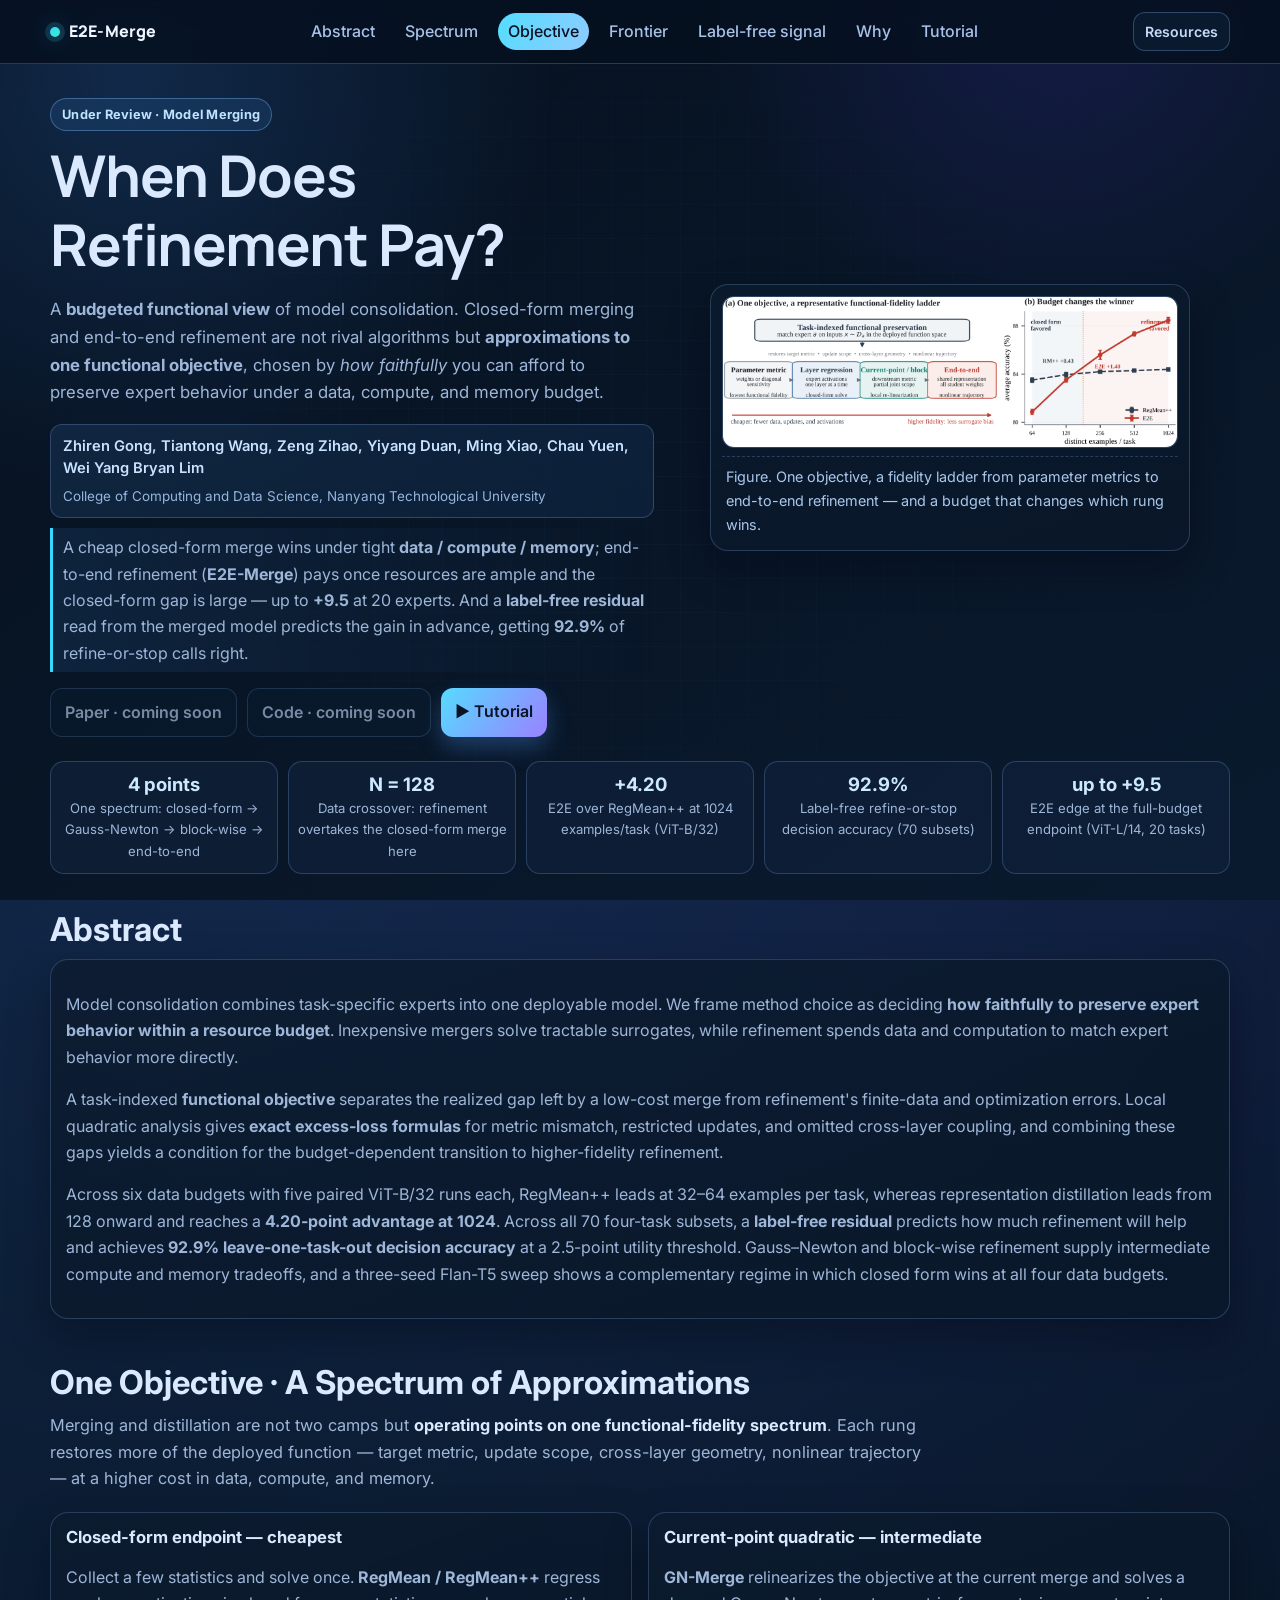
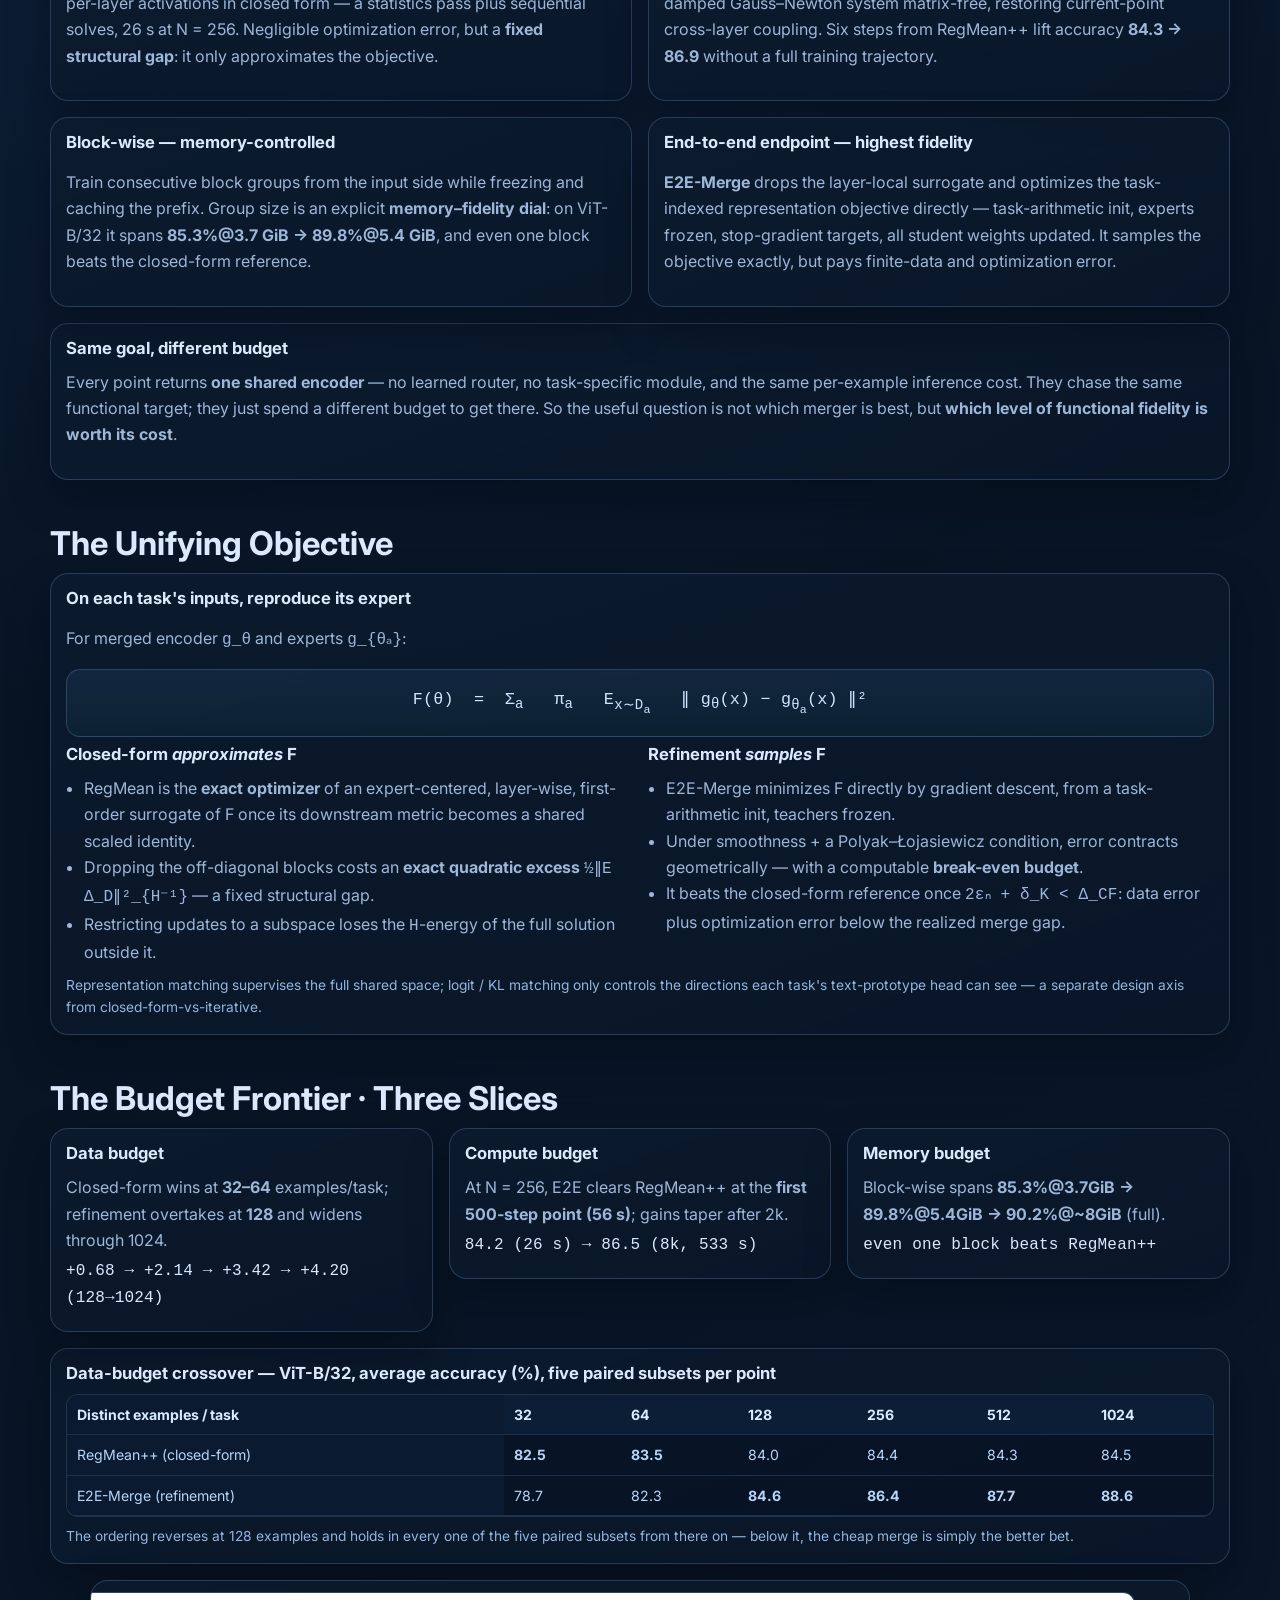
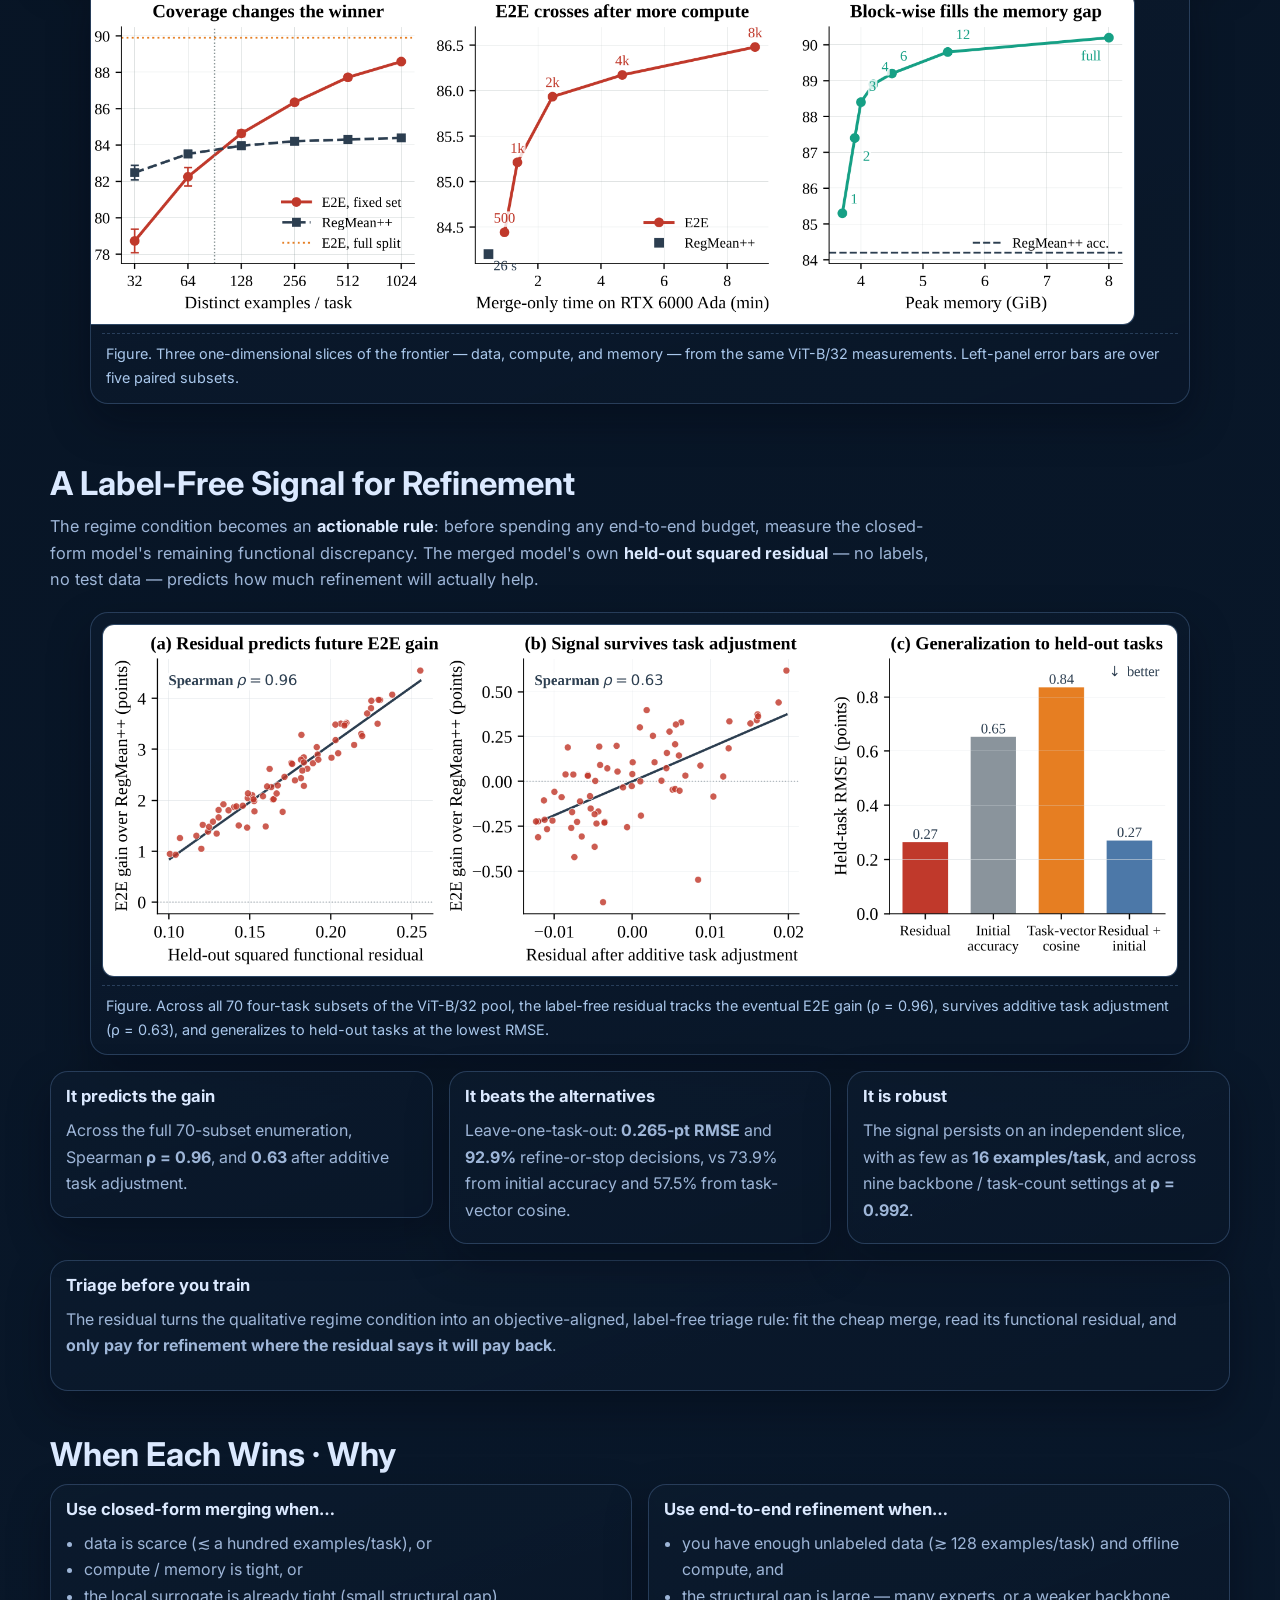
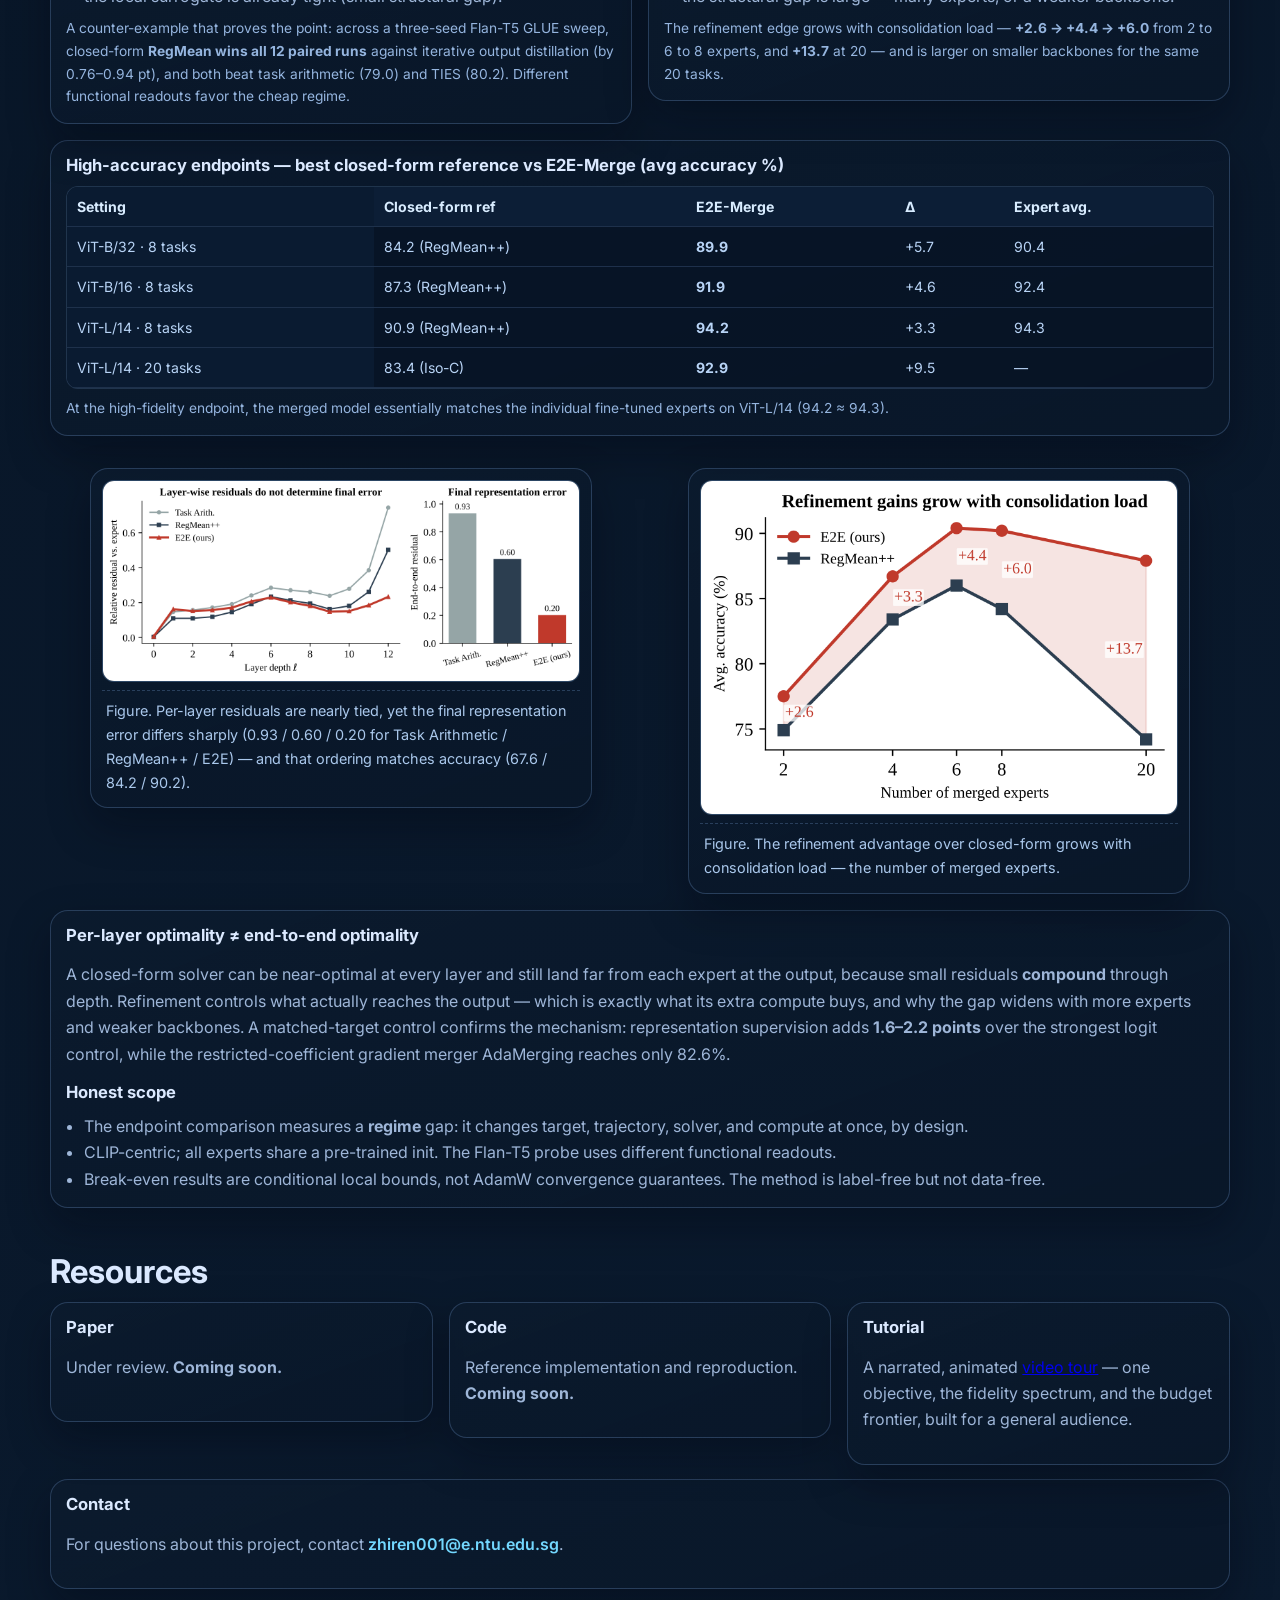
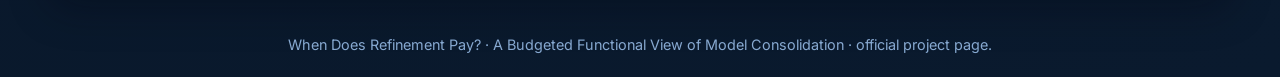
==== commit c533567c: "Revise to NAACL version: When Does Refinement Pay? (budgeted functional view) Retitle, add Wei Yang " ====
--- a/index.html
+++ b/index.html
@@ -3,8 +3,8 @@
 <head>
   <meta charset="utf-8">
   <meta name="viewport" content="width=device-width, initial-scale=1">
-  <title>E2E-Merge · Model Consolidation under Budget</title>
-  <meta name="description" content="Model Consolidation under Budget: From Closed-Form Merging to End-to-End Distillation. When is a cheap closed-form merge enough, and when does end-to-end distillation pay off?">
+  <title>When Does Refinement Pay? · Budgeted Model Consolidation</title>
+  <meta name="description" content="When Does Refinement Pay? A Budgeted Functional View of Model Consolidation. Closed-form merging, Gauss-Newton, block-wise, and end-to-end refinement are budgeted approximations to one functional objective — and a label-free residual predicts when refinement is worth its cost.">
   <link rel="preconnect" href="https://fonts.googleapis.com">
   <link rel="preconnect" href="https://fonts.gstatic.com" crossorigin>
   <link href="https://fonts.googleapis.com/css2?family=Inter:wght@400;500;600;700;800&family=Manrope:wght@500;700;800&display=swap" rel="stylesheet">
@@ -20,11 +20,11 @@
       </a>
       <nav>
         <a href="#abstract">Abstract</a>
-        <a href="#problem">Problem</a>
+        <a href="#spectrum">Spectrum</a>
         <a href="#objective">Objective</a>
         <a href="#frontier">Frontier</a>
-        <a href="#regime">When each wins</a>
-        <a href="#analysis">Analysis</a>
+        <a href="#residual">Label-free signal</a>
+        <a href="#analysis">Why</a>
         <a href="tutorial.html">Tutorial</a>
       </nav>
       <a class="btn btn-soft btn-sm" href="#resources">Resources</a>
@@ -35,24 +35,25 @@
     <section class="hero container">
       <div class="hero-copy">
         <p class="pill">Under Review · Model Merging</p>
-        <h1>Model Consolidation<br>under Budget</h1>
+        <h1>When Does<br>Refinement Pay?</h1>
         <p class="subtitle">
-          From <strong>closed-form merging</strong> to <strong>end-to-end distillation</strong>. Both fold task experts
-          into one model by optimizing the <em>same</em> functional objective — so the real question isn't which is
-          better, but <strong>when each is worth its cost</strong>.
+          A <strong>budgeted functional view</strong> of model consolidation. Closed-form merging and end-to-end
+          refinement are not rival algorithms but <strong>approximations to one functional objective</strong>, chosen by
+          <em>how faithfully</em> you can afford to preserve expert behavior under a data, compute, and memory budget.
         </p>
         <div class="author-hero">
           <p class="author-hero-names">
-            Zhiren Gong, Tiantong Wang, Zihao Zeng, Yiyang Duan, Chau Yuen, Wei Yang Bryan Lim
+            Zhiren Gong, Tiantong Wang, Zeng Zihao, Yiyang Duan, Ming Xiao, Chau Yuen, Wei Yang Bryan Lim
           </p>
           <p class="author-hero-affils">
             <span>College of Computing and Data Science, Nanyang Technological University</span>
           </p>
         </div>
         <p class="hero-highlight">
-          A cheap closed-form merge wins under tight <strong>data / compute / memory</strong>; end-to-end distillation
-          (<strong>E2E-Merge</strong>) pays off once resources are ample and the structural gap is large — reaching
-          <strong>94.3%</strong> on ViT-L/14, essentially the fine-tuned experts. Not a universal winner — a frontier.
+          A cheap closed-form merge wins under tight <strong>data / compute / memory</strong>; end-to-end refinement
+          (<strong>E2E-Merge</strong>) pays once resources are ample and the closed-form gap is large — up to
+          <strong>+9.5</strong> at 20 experts. And a <strong>label-free residual</strong> read from the merged model
+          predicts the gain in advance, getting <strong>92.9%</strong> of refine-or-stop calls right.
         </p>
         <div class="cta">
           <span class="btn btn-soft" style="opacity:.6;cursor:default">Paper · coming soon</span>
@@ -61,71 +62,92 @@
         </div>
       </div>
       <figure class="card figure-card hero-figure">
-        <img class="hero-radar-img" src="./assets/fig_budget_frontiers.png" alt="Budget frontier: data, iteration, and memory" data-full="./assets/fig_budget_frontiers.png" loading="eager">
-        <figcaption>Figure. The budget frontier — along data, iteration, and memory, the cheaper closed-form merge and end-to-end distillation trade places.</figcaption>
+        <img class="hero-radar-img" src="./assets/fig_overview.png" alt="One functional objective and a representative fidelity ladder; budget changes the winner" data-full="./assets/fig_overview.png" loading="eager">
+        <figcaption>Figure. One objective, a fidelity ladder from parameter metrics to end-to-end refinement — and a budget that changes which rung wins.</figcaption>
       </figure>
     </section>
 
     <section class="container metrics">
-      <article><h3>2 regimes</h3><p>Closed-form merging vs end-to-end distillation</p></article>
-      <article><h3>N = 256</h3><p>Data crossover: distillation overtakes here</p></article>
-      <article><h3>4k steps → 83%</h3><p>Of the total distillation gain, then it saturates</p></article>
-      <article><h3>3.7 → 8 GB</h3><p>Block-wise memory frontier: 85.3% → 90.2%</p></article>
-      <article><h3>up to +9.5</h3><p>Distillation's edge at the full-budget endpoint (20 tasks)</p></article>
+      <article><h3>4 points</h3><p>One spectrum: closed-form → Gauss-Newton → block-wise → end-to-end</p></article>
+      <article><h3>N = 128</h3><p>Data crossover: refinement overtakes the closed-form merge here</p></article>
+      <article><h3>+4.20</h3><p>E2E over RegMean++ at 1024 examples/task (ViT-B/32)</p></article>
+      <article><h3>92.9%</h3><p>Label-free refine-or-stop decision accuracy (70 subsets)</p></article>
+      <article><h3>up to +9.5</h3><p>E2E edge at the full-budget endpoint (ViT-L/14, 20 tasks)</p></article>
     </section>
 
     <section id="abstract" class="container section">
       <h2>Abstract</h2>
       <article class="card">
         <p>
-          Data-assisted model consolidation comes in two computational regimes: <strong>closed-form merging</strong>,
-          which cheaply solves a parameter- or layer-local surrogate, and <strong>end-to-end distillation</strong>, which
-          spends iterative computation to match expert behavior. We study <strong>when each regime is preferable</strong>
-          rather than treating one as universally superior.
-        </p>
-        <p>
-          Both are organized around one <strong>task-conditioned functional objective</strong>: on inputs from task <span class="mono">a</span>,
-          one shared model should reproduce expert <span class="mono">a</span>. Our analysis separates the <em>fixed
-          surrogate gap</em> of closed-form regression from the <em>data- and compute-dependent errors</em> of distillation.
-          Locally, RegMean is the exact optimizer of an expert-centered, layer-wise, isotropic surrogate; dropping
-          cross-layer coupling incurs an exact quadratic excess loss. Under smoothness and Polyak–Łojasiewicz conditions,
-          iterative refinement reduces the functional error with compute and admits a <strong>break-even budget</strong>.
-        </p>
-        <p>
-          Existing experiments map three slices of the resulting frontier — across <strong>data, compute, and memory</strong>.
-          The evidence supports a <strong>regime view</strong>: closed-form merging is preferable under severe constraints
-          and a tight surrogate; end-to-end distillation pays when unlabeled data and offline computation are available and
-          the structural gap is large.
-        </p>
-      </article>
-    </section>
-
-    <section id="problem" class="container section">
-      <h2>The Setup · Two Regimes</h2>
+          Model consolidation combines task-specific experts into one deployable model. We frame method choice as deciding
+          <strong>how faithfully to preserve expert behavior within a resource budget</strong>. Inexpensive mergers solve
+          tractable surrogates, while refinement spends data and computation to match expert behavior more directly.
+        </p>
+        <p>
+          A task-indexed <strong>functional objective</strong> separates the realized gap left by a low-cost merge from
+          refinement's finite-data and optimization errors. Local quadratic analysis gives <strong>exact excess-loss
+          formulas</strong> for metric mismatch, restricted updates, and omitted cross-layer coupling, and combining these
+          gaps yields a condition for the budget-dependent transition to higher-fidelity refinement.
+        </p>
+        <p>
+          Across six data budgets with five paired ViT-B/32 runs each, RegMean++ leads at 32–64 examples per task, whereas
+          representation distillation leads from 128 onward and reaches a <strong>4.20-point advantage at 1024</strong>.
+          Across all 70 four-task subsets, a <strong>label-free residual</strong> predicts how much refinement will help and
+          achieves <strong>92.9% leave-one-task-out decision accuracy</strong> at a 2.5-point utility threshold.
+          Gauss–Newton and block-wise refinement supply intermediate compute and memory tradeoffs, and a three-seed Flan-T5
+          sweep shows a complementary regime in which closed form wins at all four data budgets.
+        </p>
+      </article>
+    </section>
+
+    <section id="spectrum" class="container section">
+      <h2>One Objective · A Spectrum of Approximations</h2>
+      <p class="section-lead">
+        Merging and distillation are not two camps but <strong>operating points on one functional-fidelity spectrum</strong>.
+        Each rung restores more of the deployed function — target metric, update scope, cross-layer geometry, nonlinear
+        trajectory — at a higher cost in data, compute, and memory.
+      </p>
       <div class="grid2">
         <article class="card">
-          <h3>Closed-form merging — cheap</h3>
+          <h3>Closed-form endpoint — cheapest</h3>
           <p>
             Collect a few statistics and solve once. <strong>RegMean / RegMean++</strong> regress per-layer activations in
-            closed form — on the order of a minute after one pass. Negligible optimization error, but a <strong>fixed
-            structural gap</strong>: it only approximates the objective.
-          </p>
-        </article>
-        <article class="card">
-          <h3>End-to-end distillation — costly</h3>
-          <p>
-            <strong>E2E-Merge</strong> repeatedly queries the frozen experts and, on their own unlabeled inputs, makes one
-            shared student reproduce each expert's representation. It <strong>samples the objective directly</strong> — but
-            pays finite-data and optimization error, and real compute.
+            closed form — a statistics pass plus sequential solves, 26 s at N = 256. Negligible optimization error, but a
+            <strong>fixed structural gap</strong>: it only approximates the objective.
+          </p>
+        </article>
+        <article class="card">
+          <h3>Current-point quadratic — intermediate</h3>
+          <p>
+            <strong>GN-Merge</strong> relinearizes the objective at the current merge and solves a damped Gauss–Newton
+            system matrix-free, restoring current-point cross-layer coupling. Six steps from RegMean++ lift accuracy
+            <strong>84.3 → 86.9</strong> without a full training trajectory.
+          </p>
+        </article>
+        <article class="card">
+          <h3>Block-wise — memory-controlled</h3>
+          <p>
+            Train consecutive block groups from the input side while freezing and caching the prefix. Group size is an
+            explicit <strong>memory–fidelity dial</strong>: on ViT-B/32 it spans <strong>85.3%@3.7 GiB → 89.8%@5.4 GiB</strong>,
+            and even one block beats the closed-form reference.
+          </p>
+        </article>
+        <article class="card">
+          <h3>End-to-end endpoint — highest fidelity</h3>
+          <p>
+            <strong>E2E-Merge</strong> drops the layer-local surrogate and optimizes the task-indexed representation
+            objective directly — task-arithmetic init, experts frozen, stop-gradient targets, all student weights updated.
+            It samples the objective exactly, but pays finite-data and optimization error.
           </p>
         </article>
       </div>
       <article class="card dual-insight">
-        <h3>Same goal, different cost</h3>
-        <p>
-          Model consolidation folds several experts — fine-tuned from a shared checkpoint — into one model, with no joint
-          retraining. Both regimes chase the same thing; they just spend a different budget to get there. So the useful
-          question is the <strong>frontier</strong>: how much accuracy each buys per unit of data, compute, and memory.
+        <h3>Same goal, different budget</h3>
+        <p>
+          Every point returns <strong>one shared encoder</strong> — no learned router, no task-specific module, and the same
+          per-example inference cost. They chase the same functional target; they just spend a different budget to get there.
+          So the useful question is not which merger is best, but <strong>which level of functional fidelity is worth its
+          cost</strong>.
         </p>
       </article>
     </section>
@@ -142,22 +164,22 @@
           <div>
             <h3>Closed-form <em>approximates</em> F</h3>
             <ul>
-              <li>RegMean is the <strong>exact optimizer</strong> of a layer-wise, first-order, isotropic surrogate of F.</li>
-              <li>Fisher merging is its diagonal analogue; averaging ignores the geometry entirely.</li>
-              <li>Dropping cross-layer coupling costs an <strong>exact quadratic excess</strong> — a fixed structural gap.</li>
+              <li>RegMean is the <strong>exact optimizer</strong> of an expert-centered, layer-wise, first-order surrogate of F once its downstream metric becomes a shared scaled identity.</li>
+              <li>Dropping the off-diagonal blocks costs an <strong>exact quadratic excess</strong> <span class="mono">½‖E Δ_D‖²_{H⁻¹}</span> — a fixed structural gap.</li>
+              <li>Restricting updates to a subspace loses the <span class="mono">H</span>-energy of the full solution outside it.</li>
             </ul>
           </div>
           <div>
-            <h3>Distillation <em>samples</em> F</h3>
+            <h3>Refinement <em>samples</em> F</h3>
             <ul>
               <li>E2E-Merge minimizes F directly by gradient descent, from a task-arithmetic init, teachers frozen.</li>
-              <li>Under smoothness + PL, error contracts geometrically — with a computable <strong>break-even budget</strong>.</li>
-              <li>Distillation beats the closed-form reference once <span class="mono">2εₙ + δ_K &lt; Δ_surrogate</span>.</li>
+              <li>Under smoothness + a Polyak–Łojasiewicz condition, error contracts geometrically — with a computable <strong>break-even budget</strong>.</li>
+              <li>It beats the closed-form reference once <span class="mono">2εₙ + δ_K &lt; Δ_CF</span>: data error plus optimization error below the realized merge gap.</li>
             </ul>
           </div>
         </div>
-        <p class="note">Representation matching supervises the full shared representation; logit distillation only controls
-          directions the task heads can see — a separate design axis.</p>
+        <p class="note">Representation matching supervises the full shared space; logit / KL matching only controls the
+          directions each task's text-prototype head can see — a separate design axis from closed-form-vs-iterative.</p>
       </article>
     </section>
 
@@ -166,115 +188,143 @@
       <div class="grid3">
         <article class="card stat-card">
           <h3>Data budget</h3>
-          <p>Closed-form wins at <strong>64–128</strong> examples/task; distillation overtakes at <strong>256+</strong>.</p>
-          <p class="mono" style="color:var(--ink3)">256 ex: 86.1 (E2E) vs 84.4 (RegMean++)</p>
+          <p>Closed-form wins at <strong>32–64</strong> examples/task; refinement overtakes at <strong>128</strong> and widens through 1024.</p>
+          <p class="mono" style="color:var(--ink3)">+0.68 → +2.14 → +3.42 → +4.20 (128→1024)</p>
         </article>
         <article class="card stat-card">
           <h3>Compute budget</h3>
-          <p><strong>4k</strong> steps recover <strong>83%</strong> of the gain (89.2); it saturates by 8k (90.1 → 90.2).</p>
-          <p class="mono" style="color:var(--ink3)">RegMean++ reference: 84.2</p>
+          <p>At N = 256, E2E clears RegMean++ at the <strong>first 500-step point (56 s)</strong>; gains taper after 2k.</p>
+          <p class="mono" style="color:var(--ink3)">84.2 (26 s) → 86.5 (8k, 533 s)</p>
         </article>
         <article class="card stat-card">
           <h3>Memory budget</h3>
-          <p>Block-wise merge spans <strong>85.3%@3.7GB → 89.8%@5.4GB → 90.2%@~8GB</strong>.</p>
+          <p>Block-wise spans <strong>85.3%@3.7GiB → 89.8%@5.4GiB → 90.2%@~8GiB</strong> (full).</p>
           <p class="mono" style="color:var(--ink3)">even one block beats RegMean++</p>
         </article>
       </div>
 
       <article class="card full-width-table-card">
-        <h3>Data-budget crossover — ViT-B/32, average accuracy (%)</h3>
+        <h3>Data-budget crossover — ViT-B/32, average accuracy (%), five paired subsets per point</h3>
         <div class="table-scroll">
           <table class="wide-table compact">
             <thead>
-              <tr><th>Distinct examples / task</th><th>64</th><th>128</th><th>256</th><th>512</th><th>1024</th></tr>
+              <tr><th>Distinct examples / task</th><th>32</th><th>64</th><th>128</th><th>256</th><th>512</th><th>1024</th></tr>
             </thead>
             <tbody>
-              <tr><td>RegMean++ (closed-form)</td><td><strong>83.3</strong></td><td><strong>83.9</strong></td><td>84.4</td><td>84.3</td><td>84.5</td></tr>
-              <tr><td>E2E-Merge (distillation)</td><td>81.3</td><td>83.5</td><td><strong>86.1</strong></td><td><strong>87.7</strong></td><td><strong>88.5</strong></td></tr>
+              <tr><td>RegMean++ (closed-form)</td><td><strong>82.5</strong></td><td><strong>83.5</strong></td><td>84.0</td><td>84.4</td><td>84.3</td><td>84.5</td></tr>
+              <tr><td>E2E-Merge (refinement)</td><td>78.7</td><td>82.3</td><td><strong>84.6</strong></td><td><strong>86.4</strong></td><td><strong>87.7</strong></td><td><strong>88.6</strong></td></tr>
             </tbody>
           </table>
         </div>
-        <p class="note">The ordering reverses at 256 examples — below it, the cheap merge is simply the better bet.</p>
+        <p class="note">The ordering reverses at 128 examples and holds in every one of the five paired subsets from there on — below it, the cheap merge is simply the better bet.</p>
       </article>
 
       <figure class="card figure-card" style="margin-top:16px;">
-        <img class="pipeline-hero-img" src="./assets/fig_budget_frontiers.png" alt="Data, iteration, and memory budget frontiers" data-full="./assets/fig_budget_frontiers.png" loading="lazy">
-        <figcaption>Figure. Three one-dimensional slices of the frontier — data, iteration, and memory — from the same ViT-B/32 measurements.</figcaption>
+        <img class="pipeline-hero-img" src="./assets/fig_budget_frontiers.png" alt="Data, compute, and memory budget frontiers on ViT-B/32" data-full="./assets/fig_budget_frontiers.png" loading="lazy">
+        <figcaption>Figure. Three one-dimensional slices of the frontier — data, compute, and memory — from the same ViT-B/32 measurements. Left-panel error bars are over five paired subsets.</figcaption>
       </figure>
     </section>
 
-    <section id="regime" class="container section">
-      <h2>When Each Wins</h2>
+    <section id="residual" class="container section">
+      <h2>A Label-Free Signal for Refinement</h2>
+      <p class="section-lead">
+        The regime condition becomes an <strong>actionable rule</strong>: before spending any end-to-end budget, measure the
+        closed-form model's remaining functional discrepancy. The merged model's own <strong>held-out squared residual</strong>
+        — no labels, no test data — predicts how much refinement will actually help.
+      </p>
+      <figure class="card figure-card">
+        <img src="./assets/fig_residual_predictor.png" alt="Residual predicts future E2E gain; signal survives task adjustment; generalizes to held-out tasks" data-full="./assets/fig_residual_predictor.png" loading="lazy">
+        <figcaption>Figure. Across all 70 four-task subsets of the ViT-B/32 pool, the label-free residual tracks the eventual E2E gain (ρ = 0.96), survives additive task adjustment (ρ = 0.63), and generalizes to held-out tasks at the lowest RMSE.</figcaption>
+      </figure>
+      <div class="grid3">
+        <article class="card stat-card">
+          <h3>It predicts the gain</h3>
+          <p>Across the full 70-subset enumeration, Spearman <strong>ρ = 0.96</strong>, and <strong>0.63</strong> after additive task adjustment.</p>
+        </article>
+        <article class="card stat-card">
+          <h3>It beats the alternatives</h3>
+          <p>Leave-one-task-out: <strong>0.265-pt RMSE</strong> and <strong>92.9%</strong> refine-or-stop decisions, vs 73.9% from initial accuracy and 57.5% from task-vector cosine.</p>
+        </article>
+        <article class="card stat-card">
+          <h3>It is robust</h3>
+          <p>The signal persists on an independent slice, with as few as <strong>16 examples/task</strong>, and across nine backbone / task-count settings at <strong>ρ = 0.992</strong>.</p>
+        </article>
+      </div>
+      <article class="card dual-insight">
+        <h3>Triage before you train</h3>
+        <p>
+          The residual turns the qualitative regime condition into an objective-aligned, label-free triage rule: fit the cheap
+          merge, read its functional residual, and <strong>only pay for refinement where the residual says it will pay back</strong>.
+        </p>
+      </article>
+    </section>
+
+    <section id="analysis" class="container section">
+      <h2>When Each Wins · Why</h2>
       <div class="grid2">
         <article class="card">
           <h3>Use closed-form merging when…</h3>
           <ul>
-            <li>data is scarce (≲ a couple hundred examples/task), or</li>
+            <li>data is scarce (≲ a hundred examples/task), or</li>
             <li>compute / memory is tight, or</li>
             <li>the local surrogate is already tight (small structural gap).</li>
           </ul>
-          <p class="note">A counter-example that proves the point: on a Flan-T5 GLUE probe, closed-form <strong>RegMean (83.0)</strong>
-            beats iterative E2E (81.9) — different functional readouts favor the cheap regime.</p>
-        </article>
-        <article class="card">
-          <h3>Use end-to-end distillation when…</h3>
+          <p class="note">A counter-example that proves the point: across a three-seed Flan-T5 GLUE sweep, closed-form
+            <strong>RegMean wins all 12 paired runs</strong> against iterative output distillation (by 0.76–0.94 pt), and both
+            beat task arithmetic (79.0) and TIES (80.2). Different functional readouts favor the cheap regime.</p>
+        </article>
+        <article class="card">
+          <h3>Use end-to-end refinement when…</h3>
           <ul>
-            <li>you have enough unlabeled data (≳ 256 examples/task) and offline compute, and</li>
+            <li>you have enough unlabeled data (≳ 128 examples/task) and offline compute, and</li>
             <li>the structural gap is large — many experts, or a weaker backbone.</li>
           </ul>
-          <p class="note">The distillation edge grows with expert count — <strong>+2.6 → +6.0</strong> from 2 to 8 experts,
-            and <strong>+13.7</strong> at 20 — and on weaker backbones.</p>
-        </article>
-      </div>
+          <p class="note">The refinement edge grows with consolidation load — <strong>+2.6 → +4.4 → +6.0</strong> from 2 to 6 to
+            8 experts, and <strong>+13.7</strong> at 20 — and is larger on smaller backbones for the same 20 tasks.</p>
+        </article>
+      </div>
+
       <article class="card full-width-table-card">
-        <h3>Full-budget endpoints — best closed-form reference vs E2E-Merge (avg accuracy %)</h3>
+        <h3>High-accuracy endpoints — best closed-form reference vs E2E-Merge (avg accuracy %)</h3>
         <div class="table-scroll">
           <table class="wide-table compact">
             <thead>
-              <tr><th>Setting</th><th>Closed-form ref</th><th>E2E-Merge</th><th>Δ</th></tr>
+              <tr><th>Setting</th><th>Closed-form ref</th><th>E2E-Merge</th><th>Δ</th><th>Expert avg.</th></tr>
             </thead>
             <tbody>
-              <tr><td>ViT-B/32 · 8 tasks</td><td>84.2 (RegMean++)</td><td><strong>89.8</strong></td><td>+5.6</td></tr>
-              <tr><td>ViT-B/16 · 8 tasks</td><td>87.3 (RegMean++)</td><td><strong>92.0</strong></td><td>+4.7</td></tr>
-              <tr><td>ViT-L/14 · 8 tasks</td><td>90.9 (RegMean++)</td><td><strong>94.3</strong></td><td>+3.3</td></tr>
-              <tr><td>ViT-L/14 · 20 tasks</td><td>83.4 (Iso-C)</td><td><strong>92.9</strong></td><td>+9.5</td></tr>
+              <tr><td>ViT-B/32 · 8 tasks</td><td>84.2 (RegMean++)</td><td><strong>89.9</strong></td><td>+5.7</td><td>90.4</td></tr>
+              <tr><td>ViT-B/16 · 8 tasks</td><td>87.3 (RegMean++)</td><td><strong>91.9</strong></td><td>+4.6</td><td>92.4</td></tr>
+              <tr><td>ViT-L/14 · 8 tasks</td><td>90.9 (RegMean++)</td><td><strong>94.2</strong></td><td>+3.3</td><td>94.3</td></tr>
+              <tr><td>ViT-L/14 · 20 tasks</td><td>83.4 (Iso-C)</td><td><strong>92.9</strong></td><td>+9.5</td><td>—</td></tr>
             </tbody>
           </table>
         </div>
-        <p class="note">At the full budget, the merged model reaches the individual fine-tuned accuracy on ViT-L/14 (94.3 ≈ 94.3).</p>
-      </article>
-    </section>
-
-    <section id="analysis" class="container section">
-      <h2>Why · Mechanism</h2>
-      <div class="grid2">
+        <p class="note">At the high-fidelity endpoint, the merged model essentially matches the individual fine-tuned experts on ViT-L/14 (94.2 ≈ 94.3).</p>
+      </article>
+
+      <div class="grid2" style="margin-top:16px;">
         <figure class="card figure-card">
           <img src="./assets/fig_compound.png" alt="Layer-wise residuals do not determine final error" data-full="./assets/fig_compound.png" loading="lazy">
-          <figcaption>Figure. Layer-wise residuals are nearly tied (2.46 vs 2.11), yet the final representation error differs 2.4× (0.55 vs 0.23) — and that ordering matches accuracy.</figcaption>
+          <figcaption>Figure. Per-layer residuals are nearly tied, yet the final representation error differs sharply (0.93 / 0.60 / 0.20 for Task Arithmetic / RegMean++ / E2E) — and that ordering matches accuracy (67.6 / 84.2 / 90.2).</figcaption>
         </figure>
-        <article class="card">
-          <h3>Per-layer optimality ≠ end-to-end optimality</h3>
-          <p>
-            A closed-form solver can be near-optimal at every layer and still land far from each expert at the output,
-            because small residuals <strong>compound</strong> through depth. Distillation controls what actually reaches
-            the output — which is exactly what its extra compute buys, and why the gap widens with more experts and
-            weaker backbones.
-          </p>
-          <h3>Efficiency, honestly</h3>
-          <p>
-            We report cost as a <strong>resource vector</strong> (data, updates, memory, time) with Pareto dominance —
-            not a fragile accuracy-per-minute scalar. The point is the frontier, not a single winner.
-          </p>
-        </article>
-      </div>
-      <figure class="card figure-card" style="margin-top:16px;">
-        <img src="./assets/fig_scaling.png" alt="Distillation gain grows with expert count" data-full="./assets/fig_scaling.png" loading="lazy">
-        <figcaption>Figure. The distillation advantage over closed-form grows with the number of merged experts.</figcaption>
-      </figure>
+        <figure class="card figure-card">
+          <img src="./assets/fig_scaling.png" alt="Refinement gain grows with the number of merged experts" data-full="./assets/fig_scaling.png" loading="lazy">
+          <figcaption>Figure. The refinement advantage over closed-form grows with consolidation load — the number of merged experts.</figcaption>
+        </figure>
+      </div>
+
       <article class="card">
+        <h3>Per-layer optimality ≠ end-to-end optimality</h3>
+        <p>
+          A closed-form solver can be near-optimal at every layer and still land far from each expert at the output, because
+          small residuals <strong>compound</strong> through depth. Refinement controls what actually reaches the output — which
+          is exactly what its extra compute buys, and why the gap widens with more experts and weaker backbones.
+          A matched-target control confirms the mechanism: representation supervision adds <strong>1.6–2.2 points</strong> over
+          the strongest logit control, while the restricted-coefficient gradient merger AdaMerging reaches only 82.6%.
+        </p>
         <h3>Honest scope</h3>
         <ul>
-          <li>A <strong>representative, not exhaustive</strong> comparison: RegMean++-vs-E2E changes target, trajectory, solver and compute at once — it measures an overall <em>regime</em> gap, not one isolated component.</li>
+          <li>The endpoint comparison measures a <strong>regime</strong> gap: it changes target, trajectory, solver, and compute at once, by design.</li>
           <li>CLIP-centric; all experts share a pre-trained init. The Flan-T5 probe uses different functional readouts.</li>
           <li>Break-even results are conditional local bounds, not AdamW convergence guarantees. The method is label-free but not data-free.</li>
         </ul>
@@ -295,8 +345,8 @@
         <article class="card resource-card">
           <h3>Tutorial</h3>
           <p>
-            A narrated, animated <a href="tutorial.html">~7-minute video tour</a> — the two regimes, the shared
-            objective, and the budget frontier, built for a general audience.
+            A narrated, animated <a href="tutorial.html">video tour</a> — one objective, the fidelity spectrum, and the
+            budget frontier, built for a general audience.
           </p>
         </article>
       </div>
@@ -313,7 +363,7 @@
 
   <footer class="footer">
     <div class="container">
-      <p>E2E-Merge · Model Consolidation under Budget · official project page.</p>
+      <p>When Does Refinement Pay? · A Budgeted Functional View of Model Consolidation · official project page.</p>
     </div>
   </footer>
 
--- a/styles.css
+++ b/styles.css
@@ -664,3 +664,13 @@
   background: linear-gradient(180deg, rgba(96,165,250,.10), rgba(45,212,191,.05));
   backdrop-filter: blur(6px);
 }
+
+/* intro lead paragraph under a section heading (added for NAACL revision) */
+.section-lead {
+  max-width: 880px;
+  margin: 2px 0 20px;
+  color: var(--ink-soft);
+  font-size: 1.02rem;
+  line-height: 1.62;
+}
+.section-lead strong { color: var(--ink); }
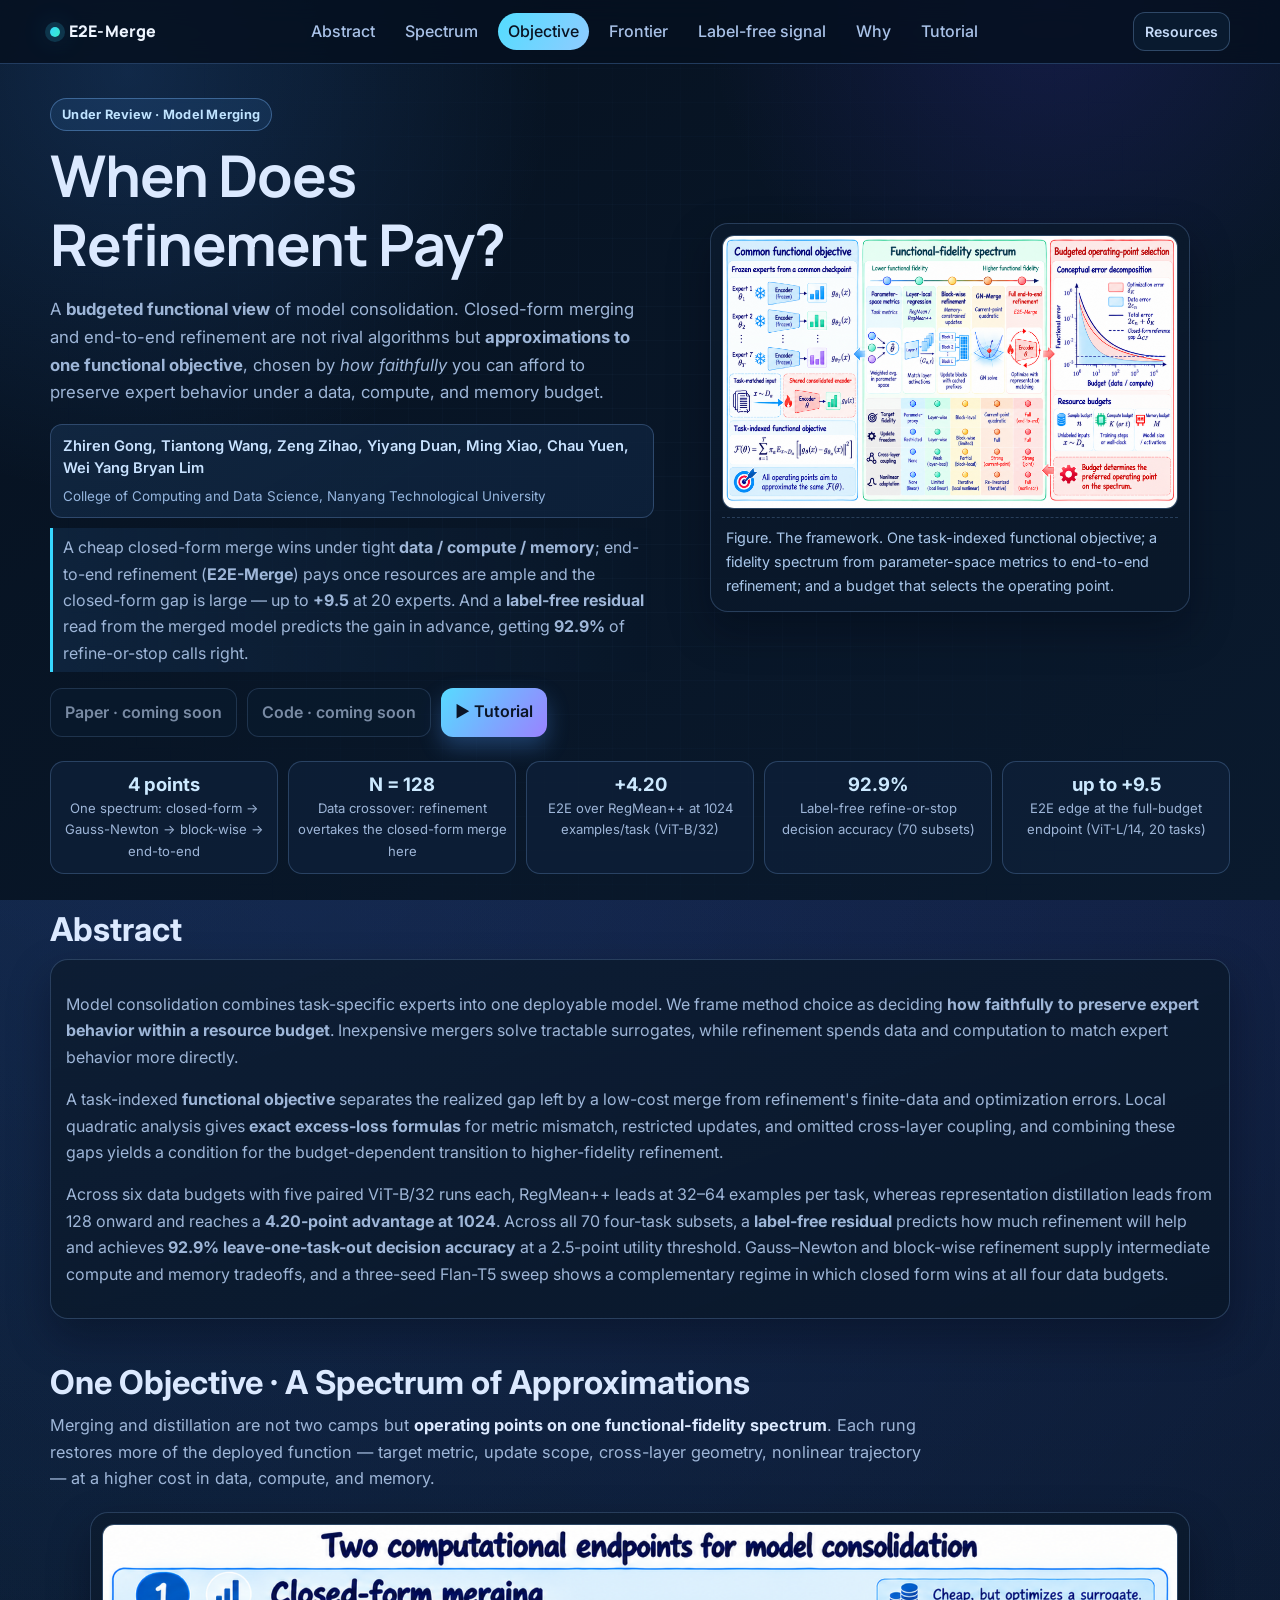
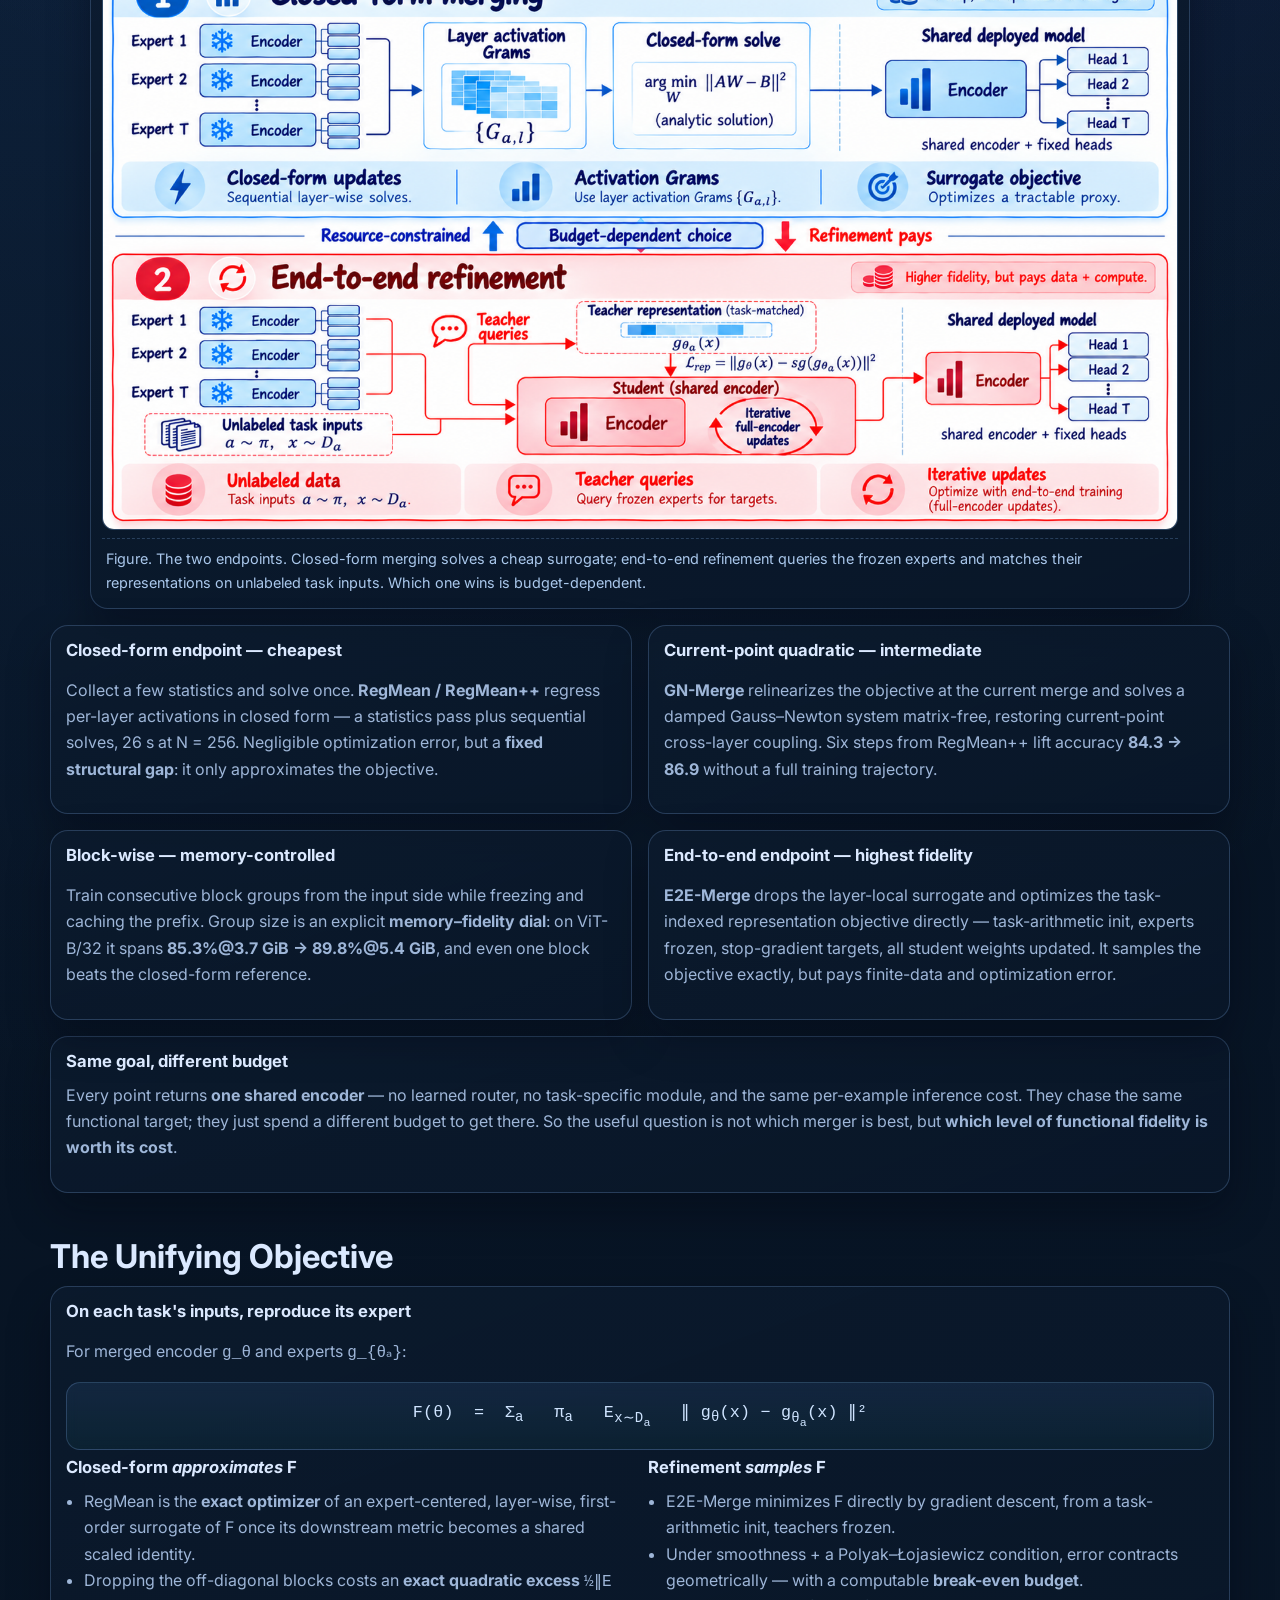
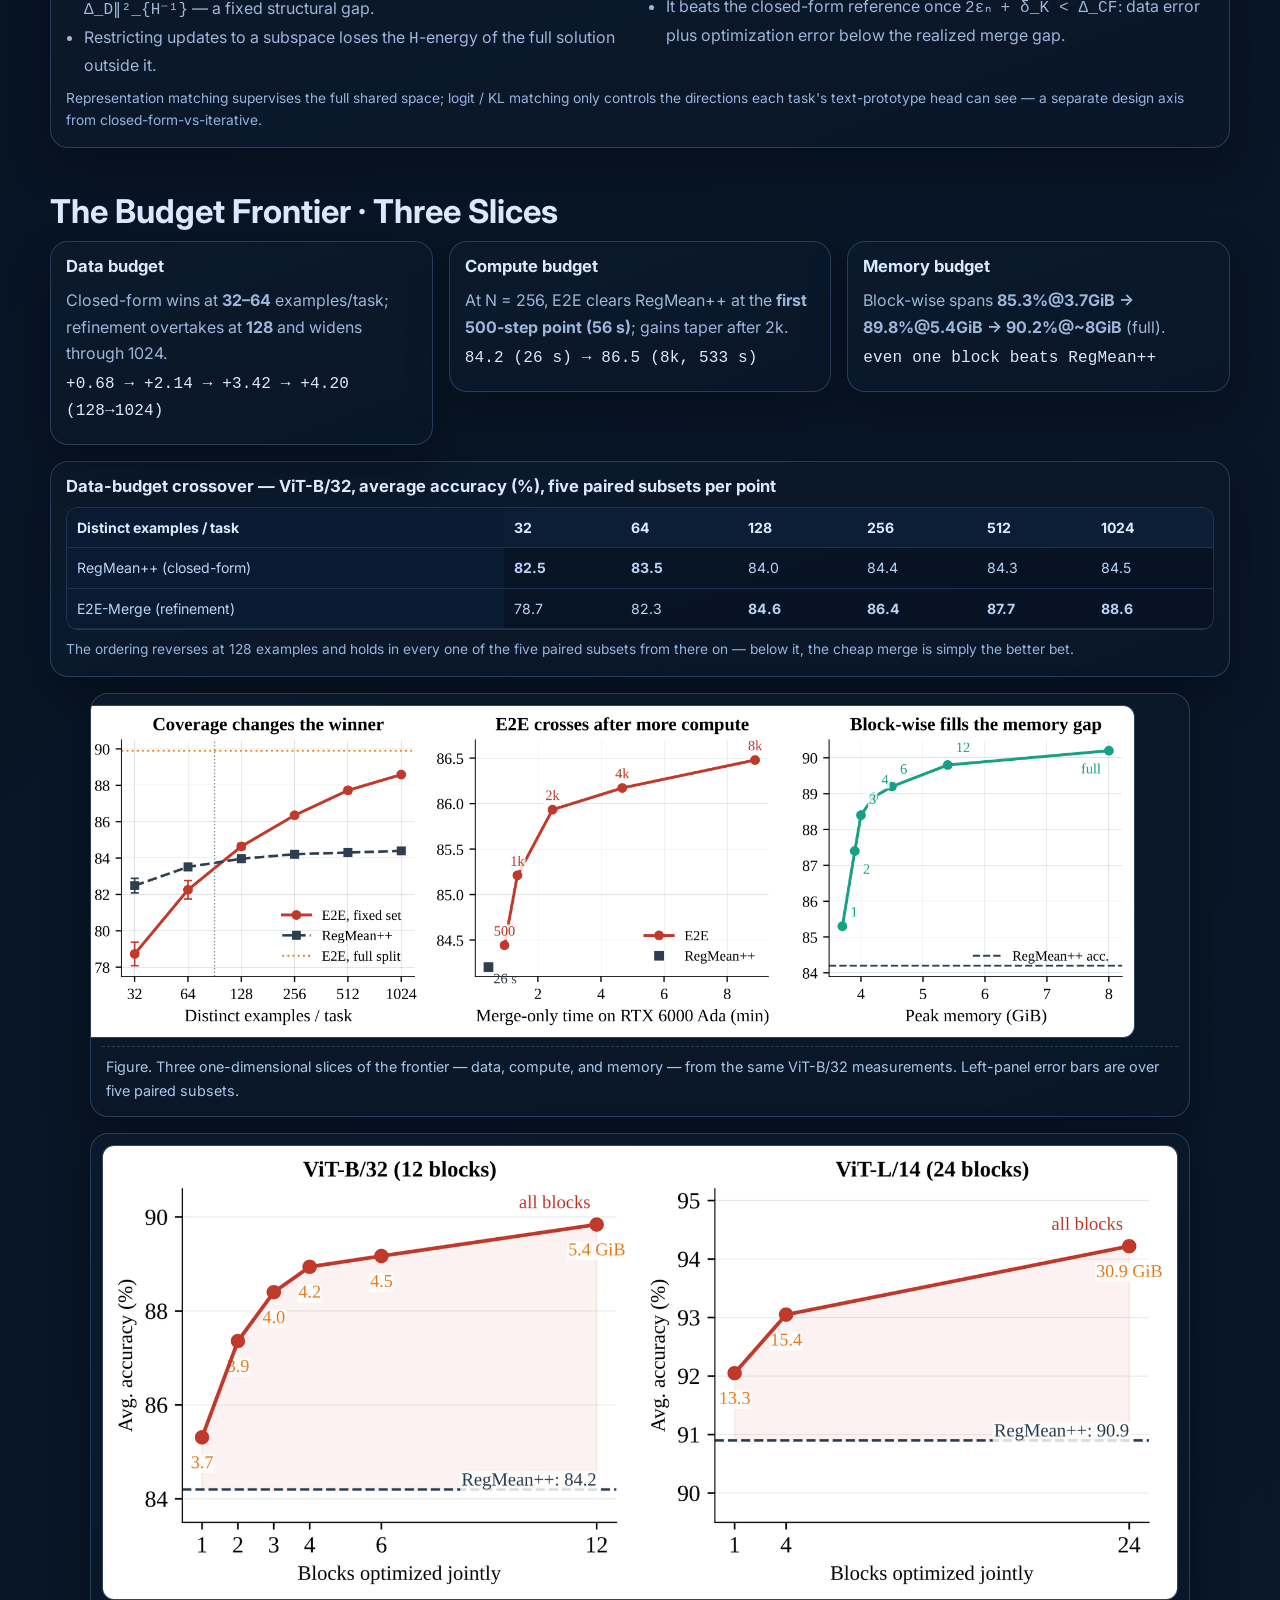
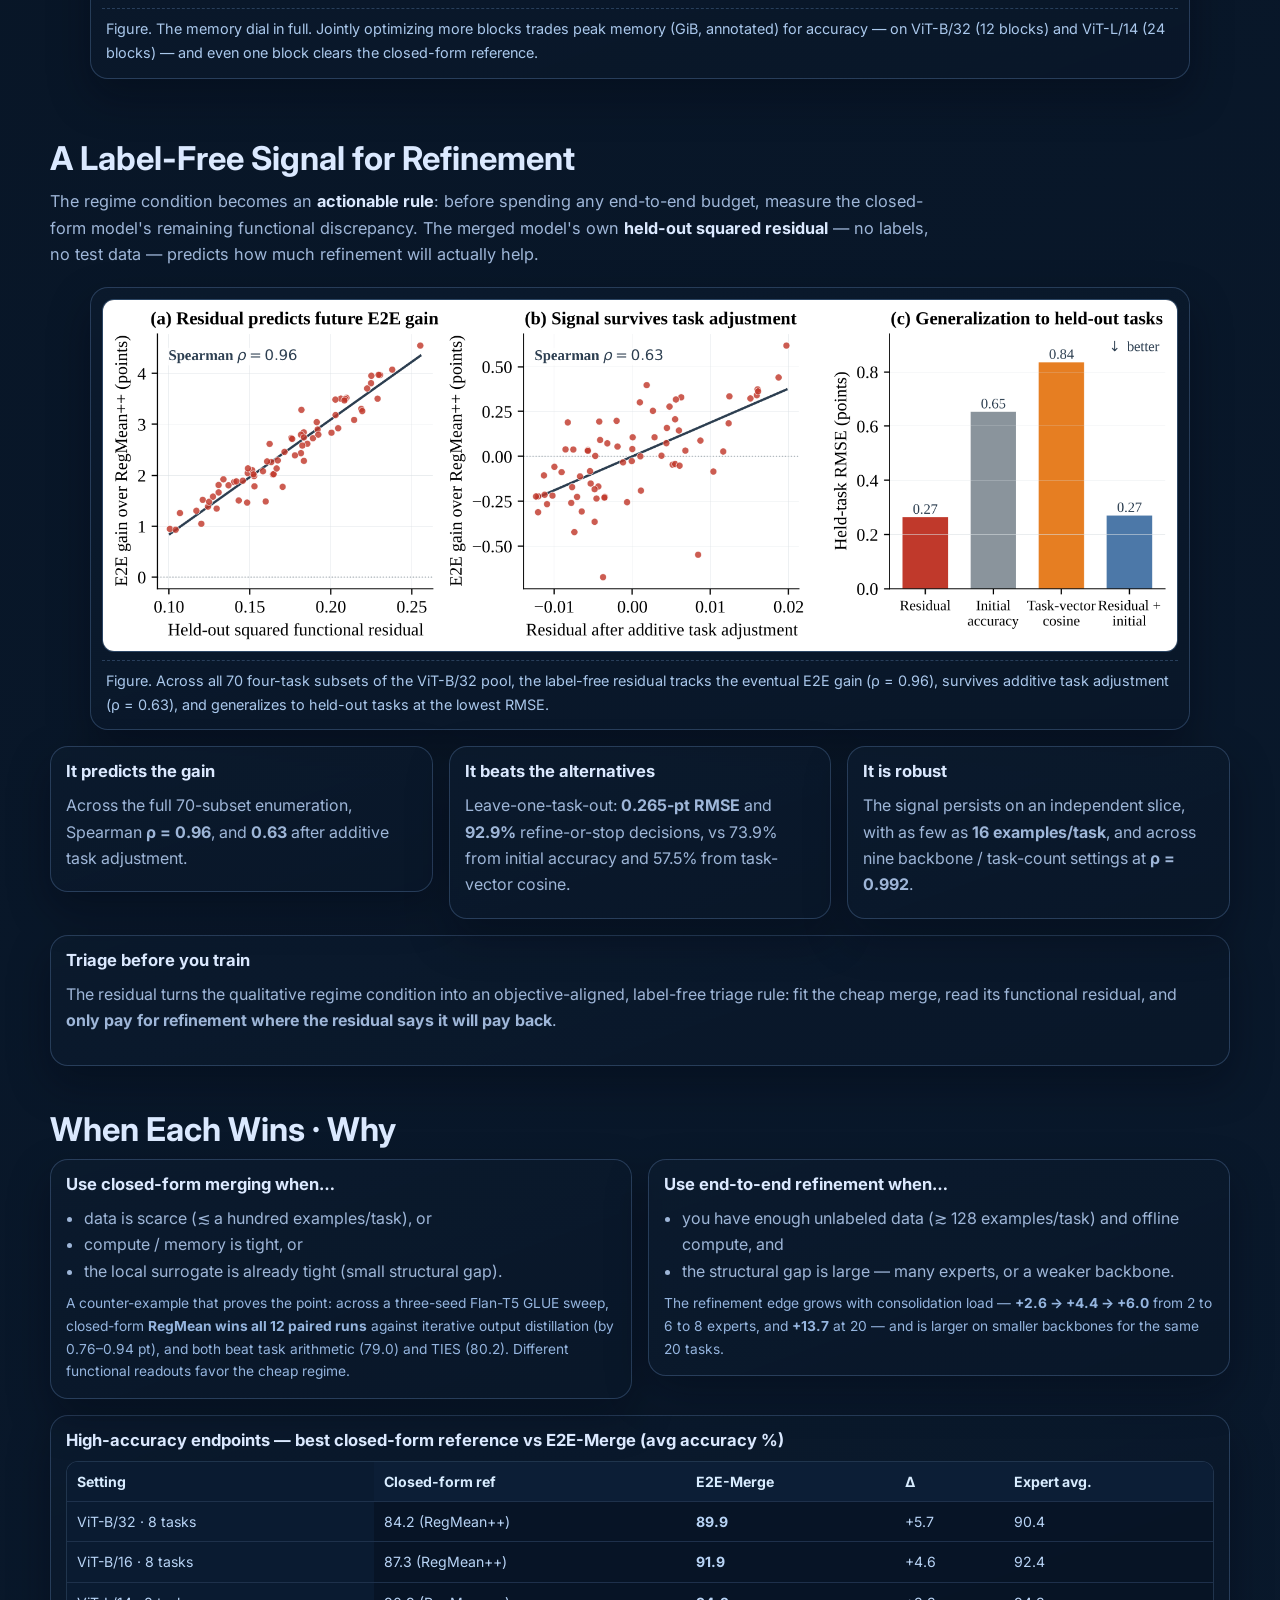
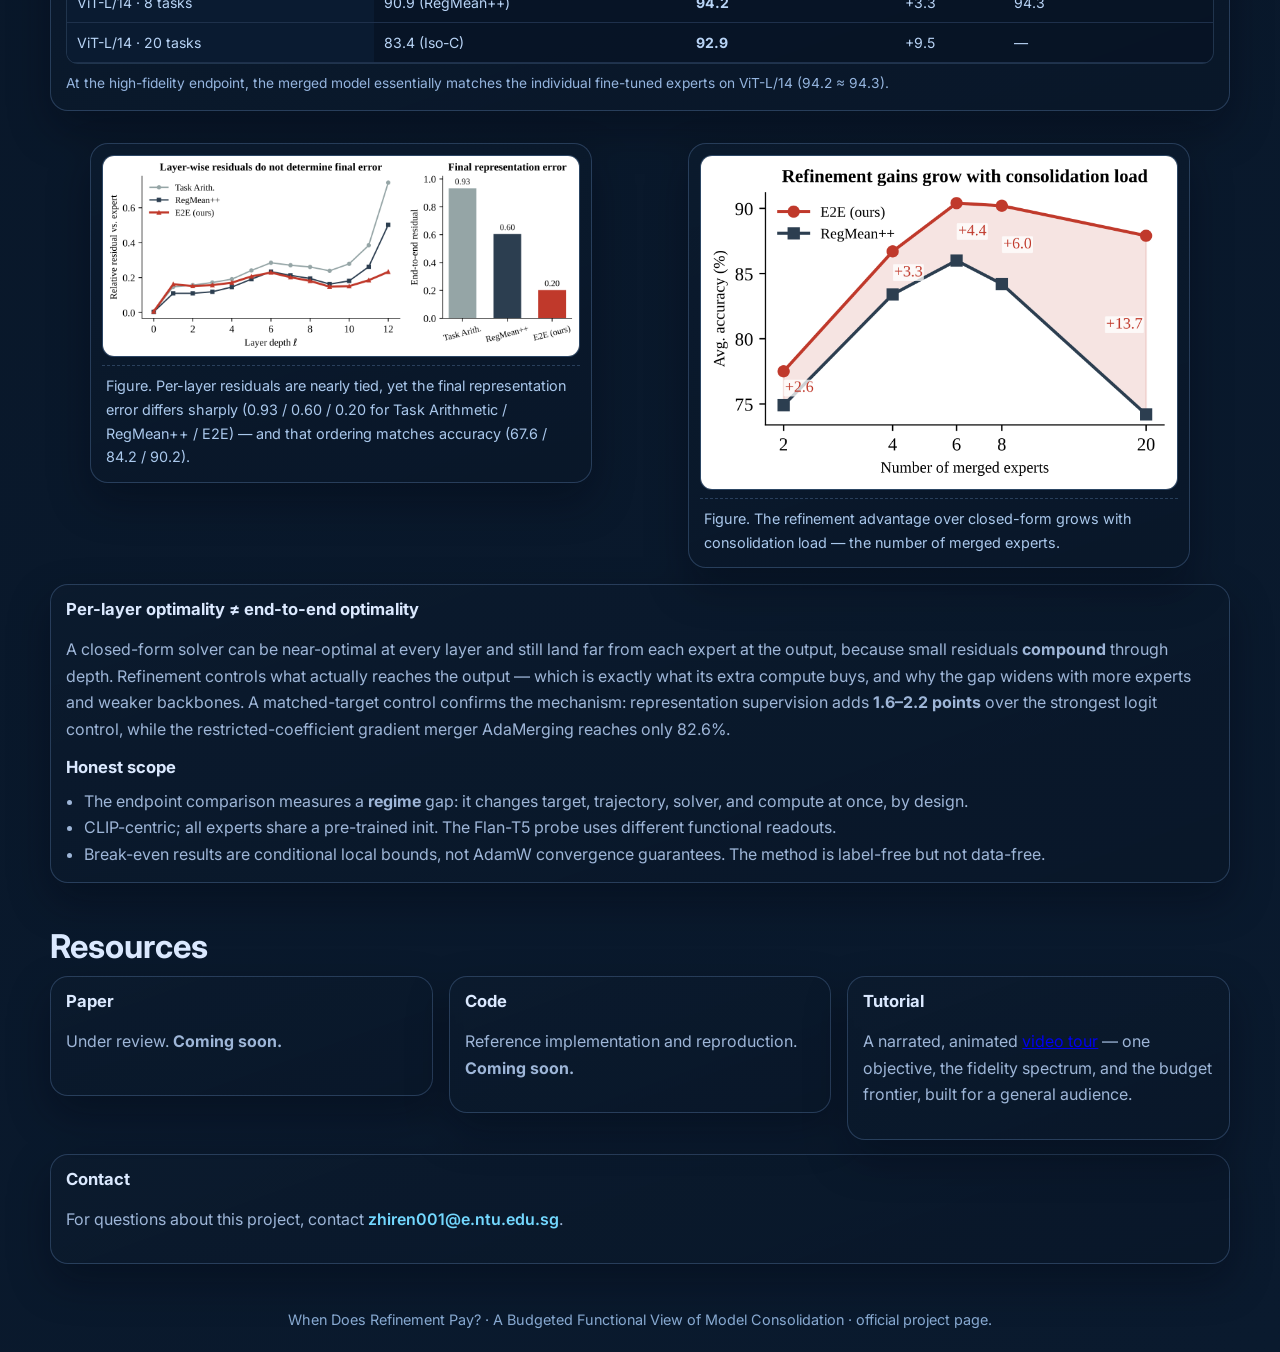
==== commit ddd7ffc6: "Rebuild project page with only paper-used figures Drop unused figures (fig_overview, fig_main, fig_l" ====
--- a/index.html
+++ b/index.html
@@ -62,8 +62,8 @@
         </div>
       </div>
       <figure class="card figure-card hero-figure">
-        <img class="hero-radar-img" src="./assets/fig_overview.png" alt="One functional objective and a representative fidelity ladder; budget changes the winner" data-full="./assets/fig_overview.png" loading="eager">
-        <figcaption>Figure. One objective, a fidelity ladder from parameter metrics to end-to-end refinement — and a budget that changes which rung wins.</figcaption>
+        <img class="hero-radar-img" src="./assets/fig_framework.png" alt="The framework: one task-indexed functional objective, a functional-fidelity spectrum of operating points, and budgeted operating-point selection" data-full="./assets/fig_framework.png" loading="eager">
+        <figcaption>Figure. The framework. One task-indexed functional objective; a fidelity spectrum from parameter-space metrics to end-to-end refinement; and a budget that selects the operating point.</figcaption>
       </figure>
     </section>
 
@@ -107,6 +107,10 @@
         Each rung restores more of the deployed function — target metric, update scope, cross-layer geometry, nonlinear
         trajectory — at a higher cost in data, compute, and memory.
       </p>
+      <figure class="card figure-card">
+        <img src="./assets/fig_endpoints.png" alt="Two computational endpoints: closed-form merging versus end-to-end refinement, with a budget-dependent choice between them" data-full="./assets/fig_endpoints.png" loading="lazy">
+        <figcaption>Figure. The two endpoints. Closed-form merging solves a cheap surrogate; end-to-end refinement queries the frozen experts and matches their representations on unlabeled task inputs. Which one wins is budget-dependent.</figcaption>
+      </figure>
       <div class="grid2">
         <article class="card">
           <h3>Closed-form endpoint — cheapest</h3>
@@ -223,6 +227,11 @@
         <img class="pipeline-hero-img" src="./assets/fig_budget_frontiers.png" alt="Data, compute, and memory budget frontiers on ViT-B/32" data-full="./assets/fig_budget_frontiers.png" loading="lazy">
         <figcaption>Figure. Three one-dimensional slices of the frontier — data, compute, and memory — from the same ViT-B/32 measurements. Left-panel error bars are over five paired subsets.</figcaption>
       </figure>
+
+      <figure class="card figure-card" style="margin-top:16px;">
+        <img src="./assets/fig_blockwise.png" alt="Block-wise accuracy-memory trade-off on ViT-B/32 and ViT-L/14" data-full="./assets/fig_blockwise.png" loading="lazy">
+        <figcaption>Figure. The memory dial in full. Jointly optimizing more blocks trades peak memory (GiB, annotated) for accuracy — on ViT-B/32 (12 blocks) and ViT-L/14 (24 blocks) — and even one block clears the closed-form reference.</figcaption>
+      </figure>
     </section>
 
     <section id="residual" class="container section">
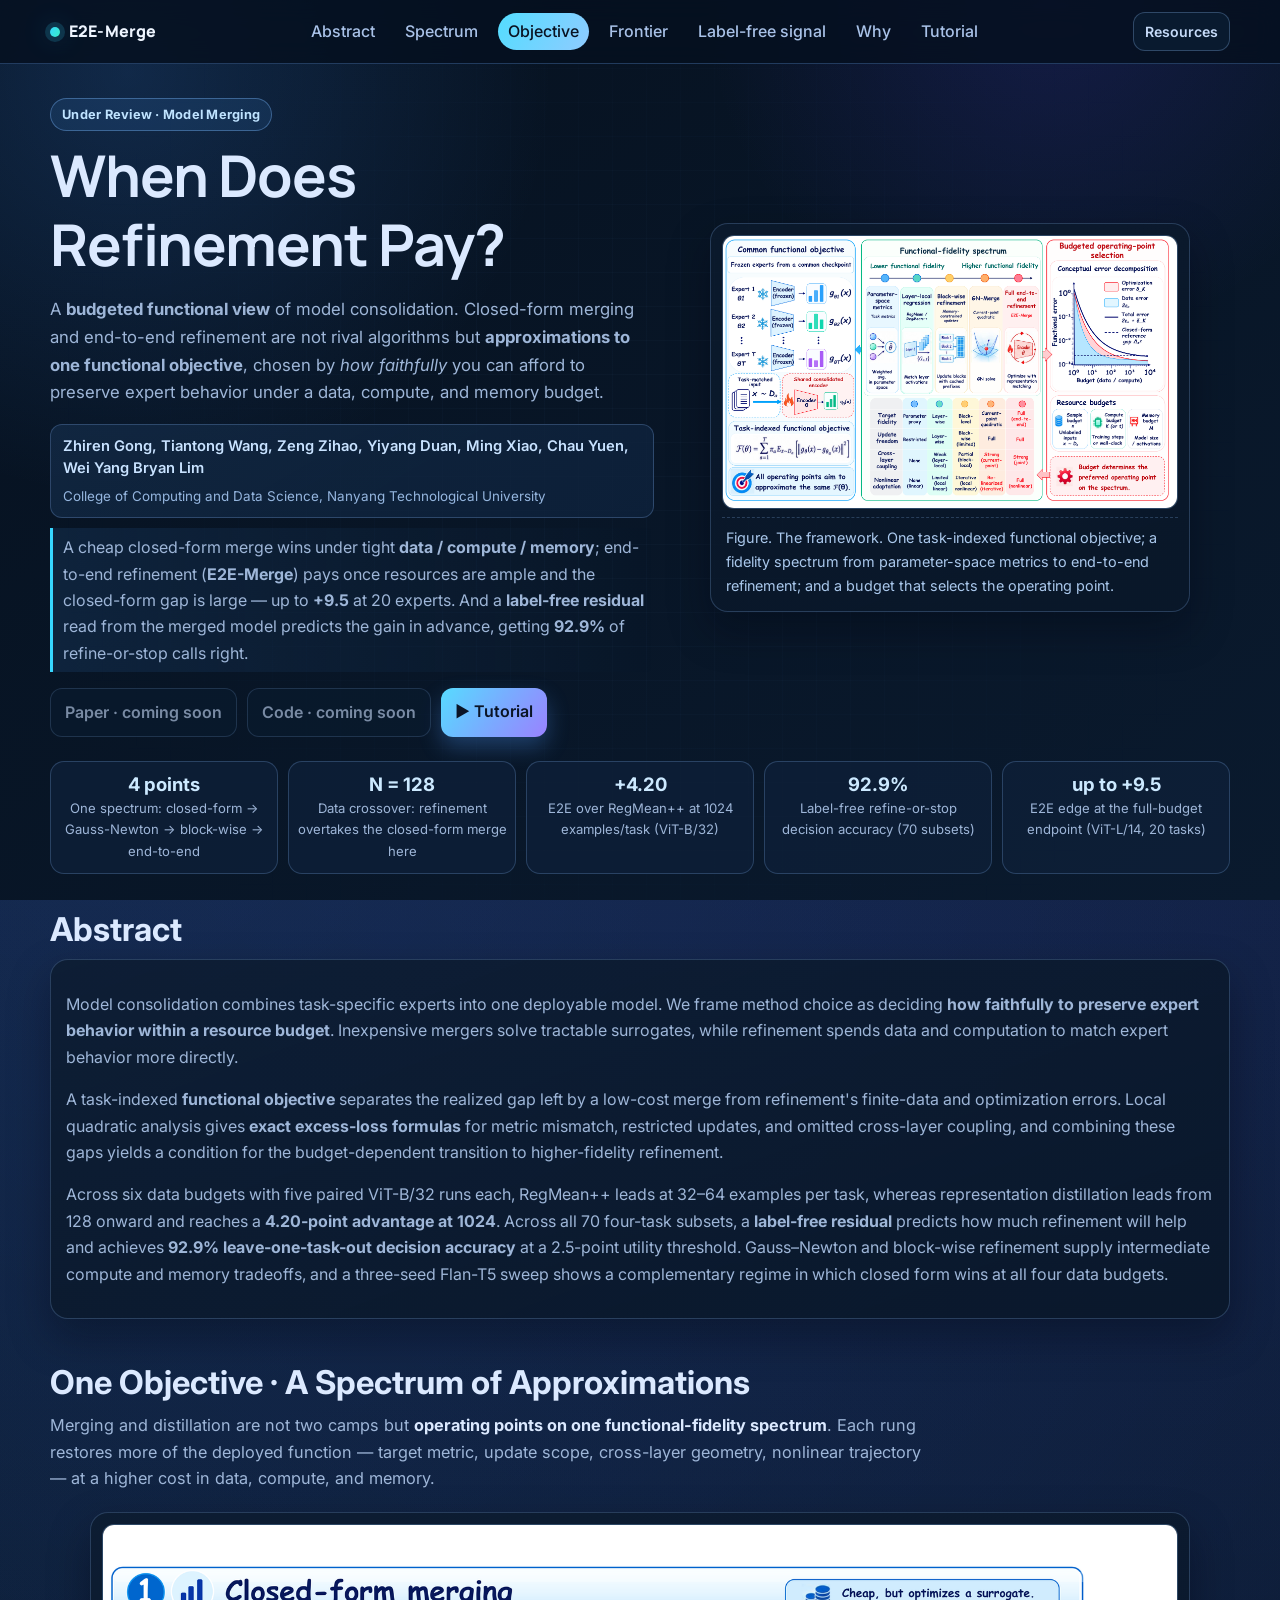
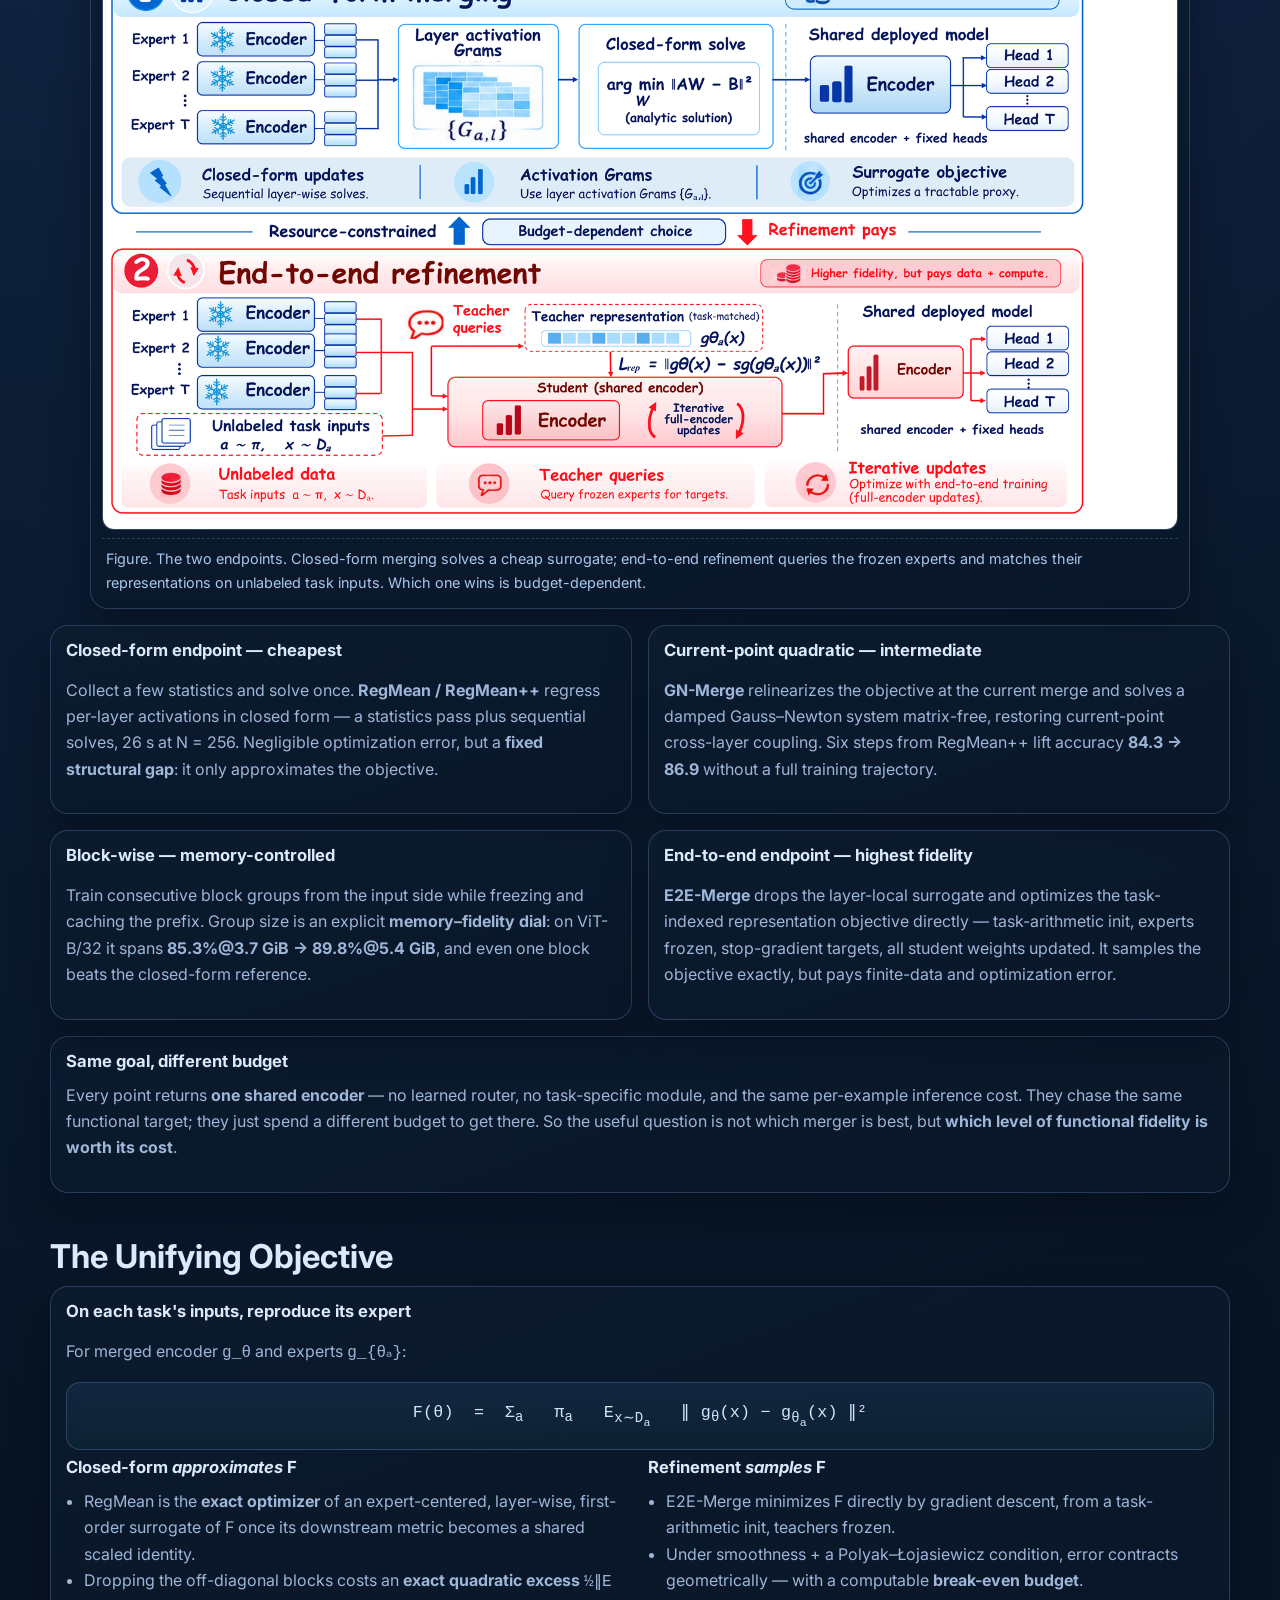
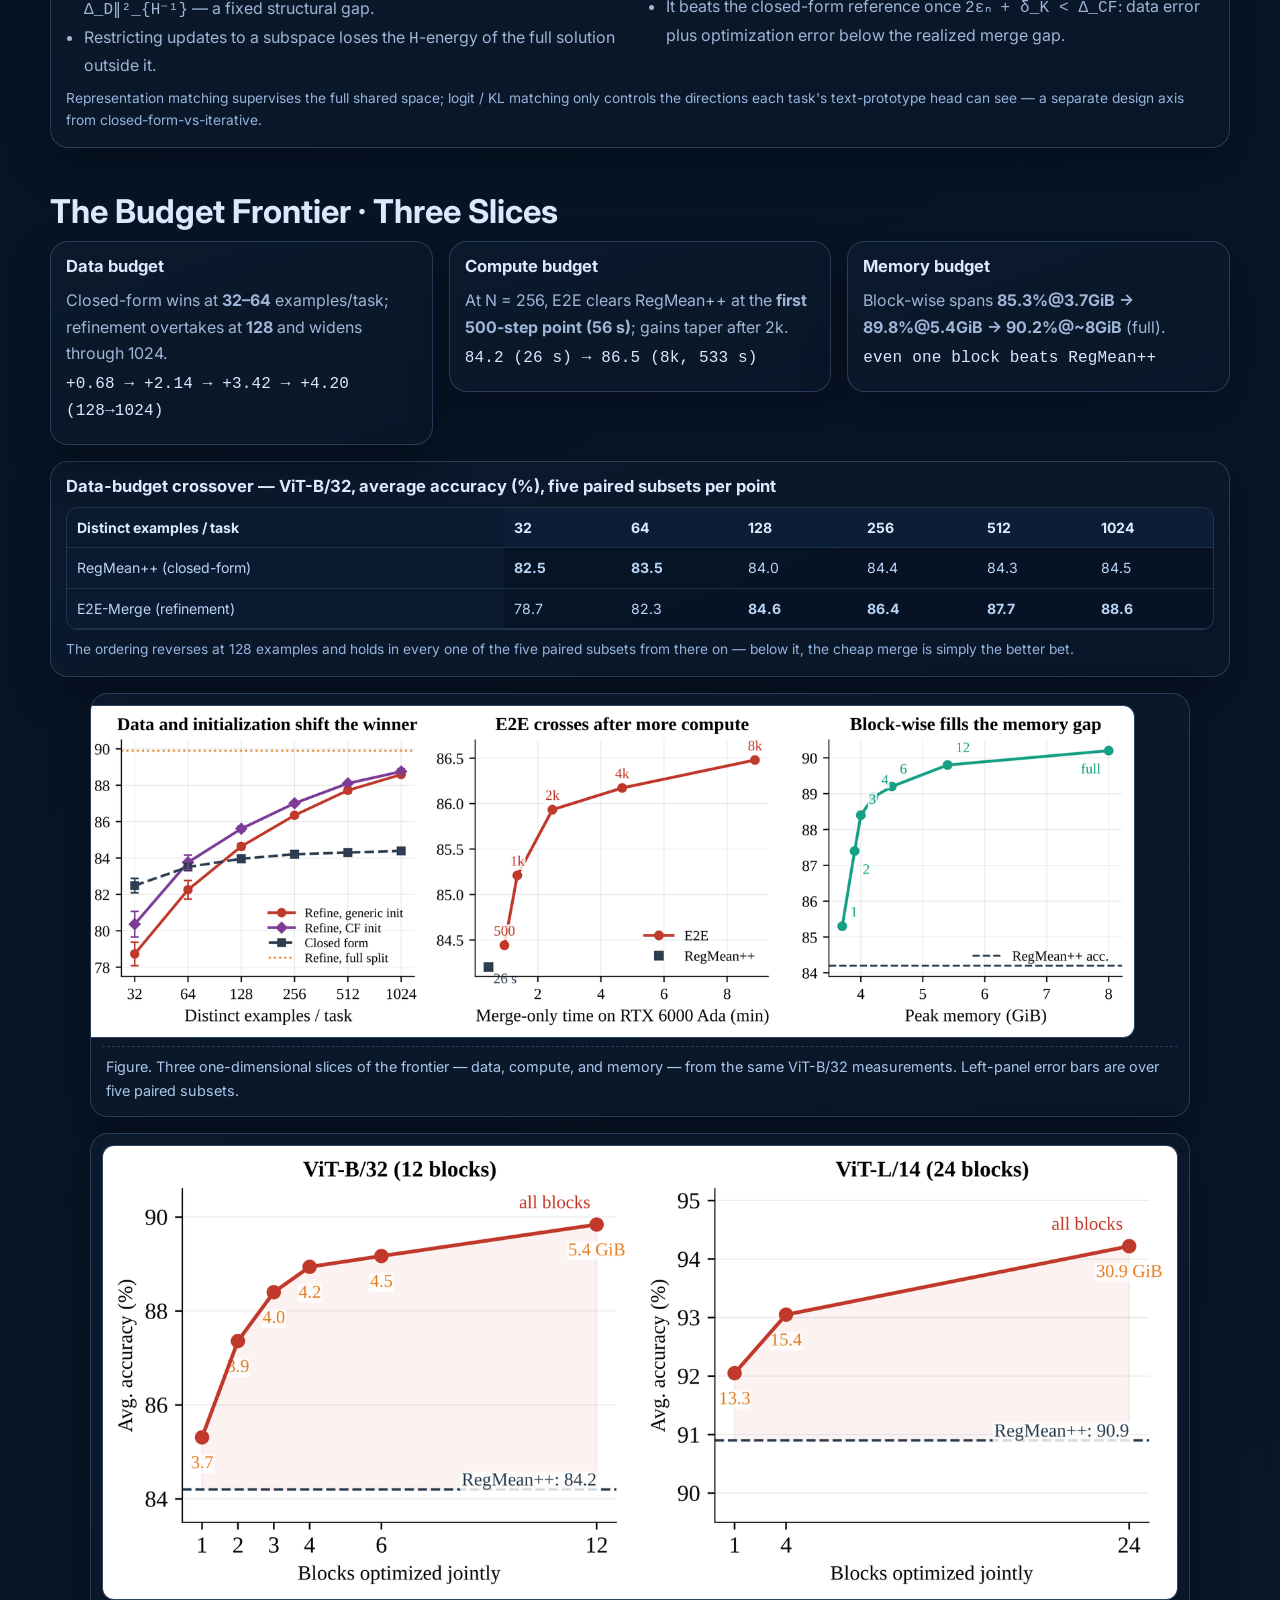
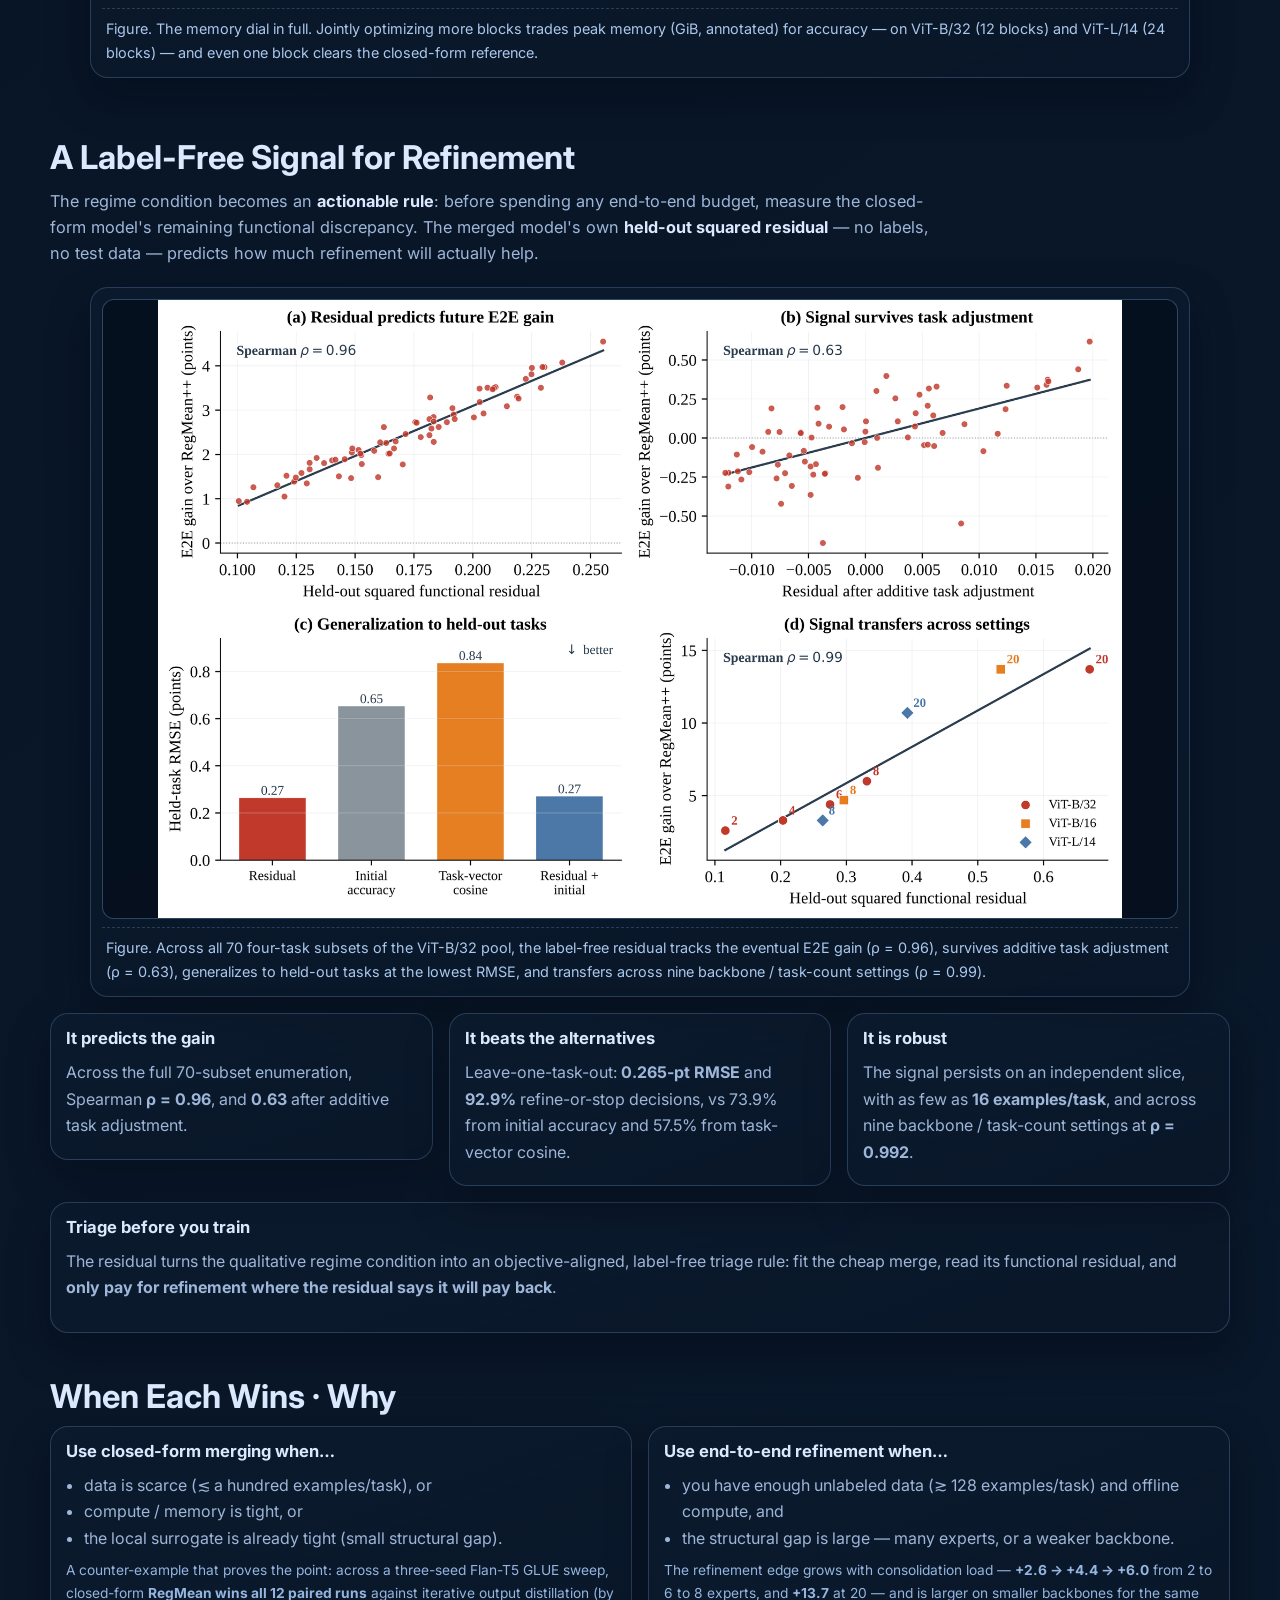
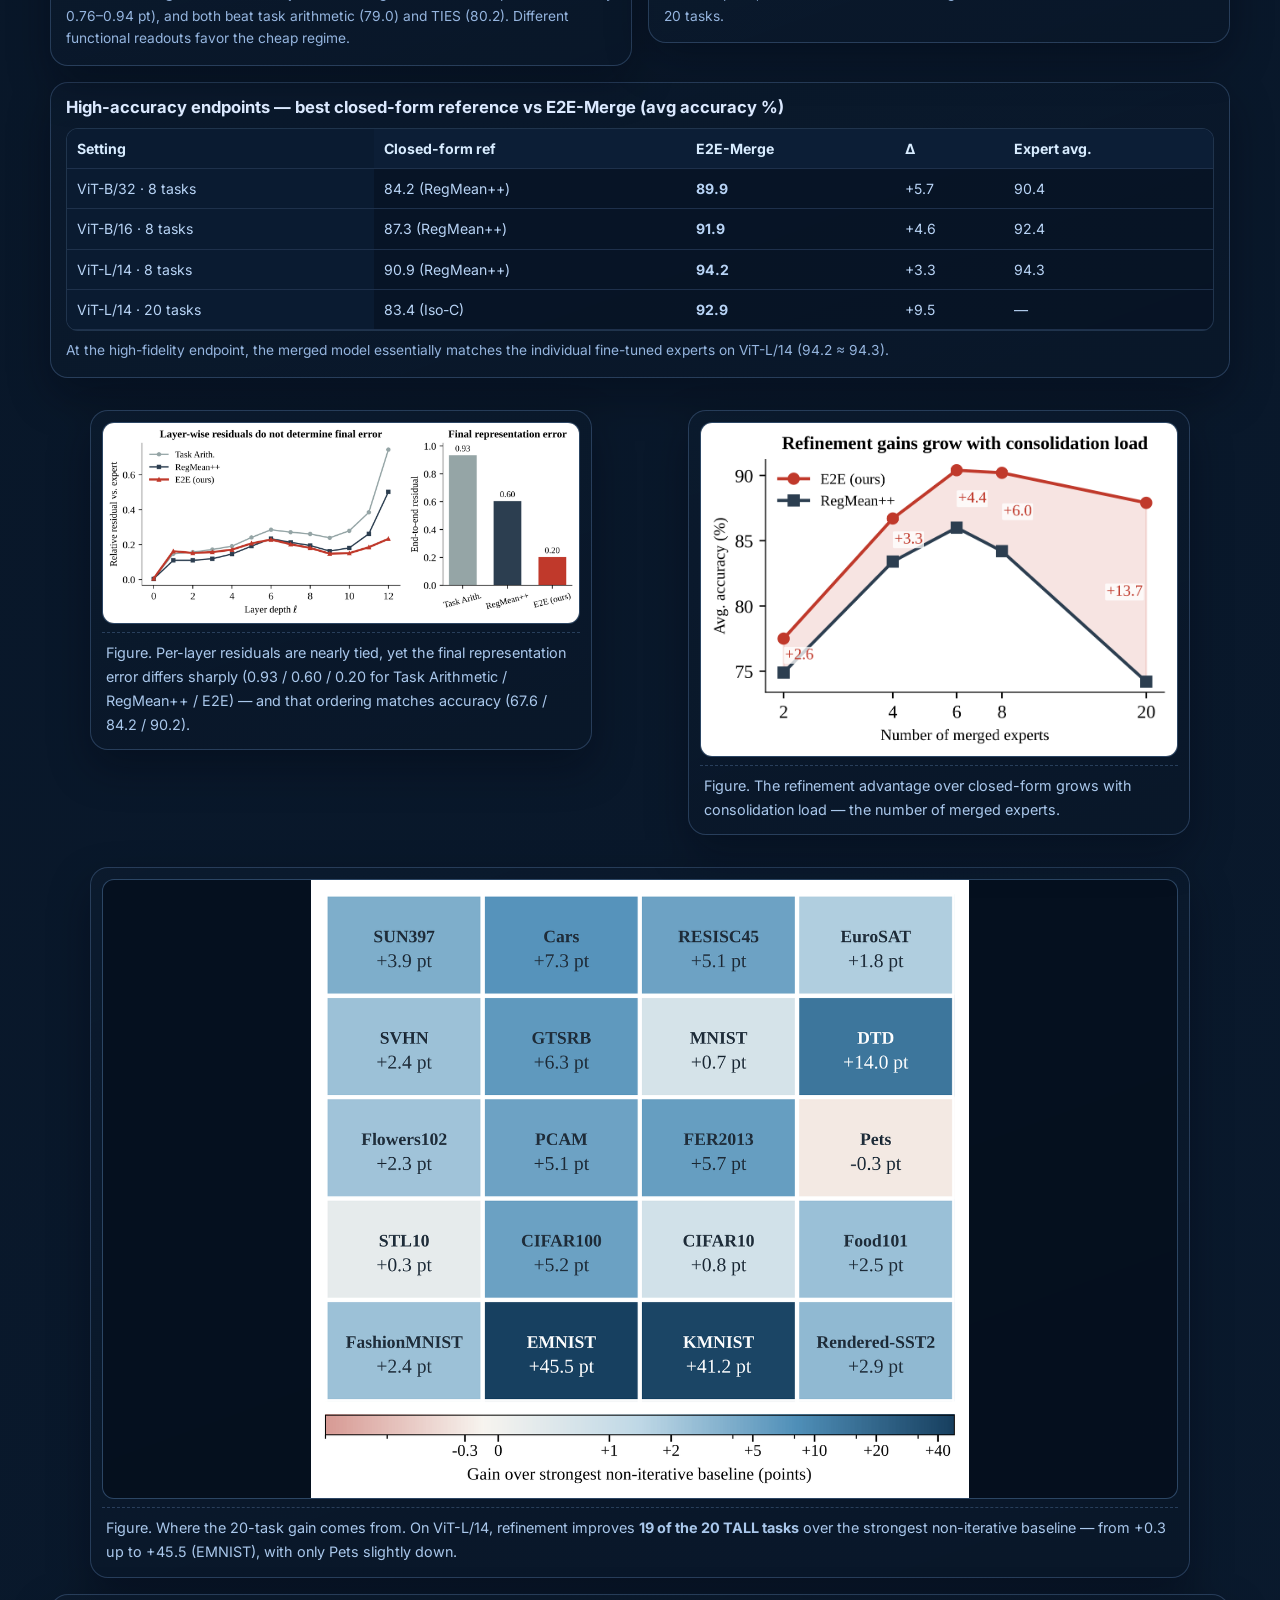
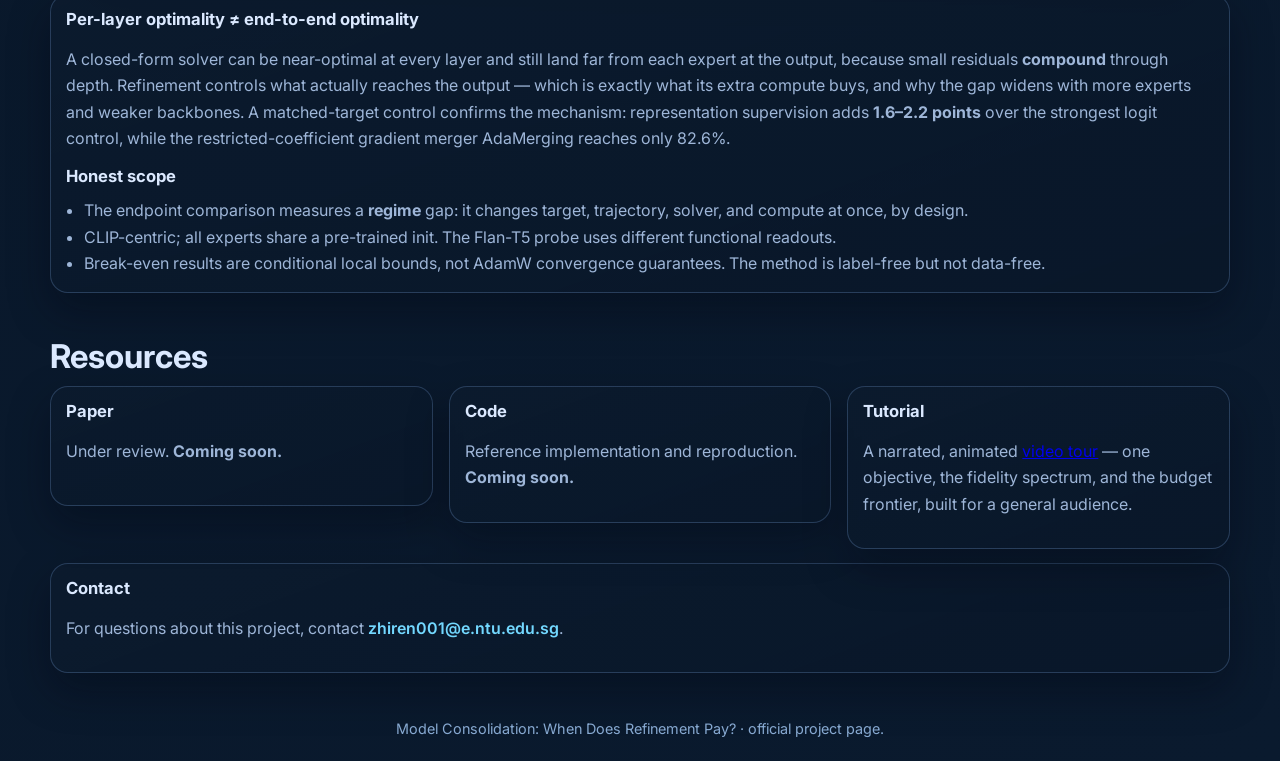
==== commit 05088fd2: "Update project page to revised title (Model Consolidation: When Does Refinement Pay?); refresh figur" ====
--- a/index.html
+++ b/index.html
@@ -3,8 +3,8 @@
 <head>
   <meta charset="utf-8">
   <meta name="viewport" content="width=device-width, initial-scale=1">
-  <title>When Does Refinement Pay? · Budgeted Model Consolidation</title>
-  <meta name="description" content="When Does Refinement Pay? A Budgeted Functional View of Model Consolidation. Closed-form merging, Gauss-Newton, block-wise, and end-to-end refinement are budgeted approximations to one functional objective — and a label-free residual predicts when refinement is worth its cost.">
+  <title>Model Consolidation: When Does Refinement Pay?</title>
+  <meta name="description" content="Model Consolidation: When Does Refinement Pay? Closed-form merging, Gauss-Newton, block-wise, and end-to-end refinement are budgeted approximations to one functional objective — and a label-free residual predicts when refinement is worth its cost.">
   <link rel="preconnect" href="https://fonts.googleapis.com">
   <link rel="preconnect" href="https://fonts.gstatic.com" crossorigin>
   <link href="https://fonts.googleapis.com/css2?family=Inter:wght@400;500;600;700;800&family=Manrope:wght@500;700;800&display=swap" rel="stylesheet">
@@ -242,8 +242,8 @@
         — no labels, no test data — predicts how much refinement will actually help.
       </p>
       <figure class="card figure-card">
-        <img src="./assets/fig_residual_predictor.png" alt="Residual predicts future E2E gain; signal survives task adjustment; generalizes to held-out tasks" data-full="./assets/fig_residual_predictor.png" loading="lazy">
-        <figcaption>Figure. Across all 70 four-task subsets of the ViT-B/32 pool, the label-free residual tracks the eventual E2E gain (ρ = 0.96), survives additive task adjustment (ρ = 0.63), and generalizes to held-out tasks at the lowest RMSE.</figcaption>
+        <img src="./assets/fig_residual_predictor.png" alt="Residual predicts future E2E gain; signal survives task adjustment; generalizes to held-out tasks; transfers across backbones and task counts" data-full="./assets/fig_residual_predictor.png" loading="lazy">
+        <figcaption>Figure. Across all 70 four-task subsets of the ViT-B/32 pool, the label-free residual tracks the eventual E2E gain (ρ = 0.96), survives additive task adjustment (ρ = 0.63), generalizes to held-out tasks at the lowest RMSE, and transfers across nine backbone / task-count settings (ρ = 0.99).</figcaption>
       </figure>
       <div class="grid3">
         <article class="card stat-card">
@@ -322,6 +322,11 @@
         </figure>
       </div>
 
+      <figure class="card figure-card" style="margin-top:16px;">
+        <img src="./assets/fig_tall20_gain_atlas.png" alt="Per-task refinement gains over the strongest non-iterative baseline across the 20 TALL tasks on ViT-L/14" data-full="./assets/fig_tall20_gain_atlas.png" loading="lazy">
+        <figcaption>Figure. Where the 20-task gain comes from. On ViT-L/14, refinement improves <strong>19 of the 20 TALL tasks</strong> over the strongest non-iterative baseline — from +0.3 up to +45.5 (EMNIST), with only Pets slightly down.</figcaption>
+      </figure>
+
       <article class="card">
         <h3>Per-layer optimality ≠ end-to-end optimality</h3>
         <p>
@@ -372,7 +377,7 @@
 
   <footer class="footer">
     <div class="container">
-      <p>When Does Refinement Pay? · A Budgeted Functional View of Model Consolidation · official project page.</p>
+      <p>Model Consolidation: When Does Refinement Pay? · official project page.</p>
     </div>
   </footer>
 
